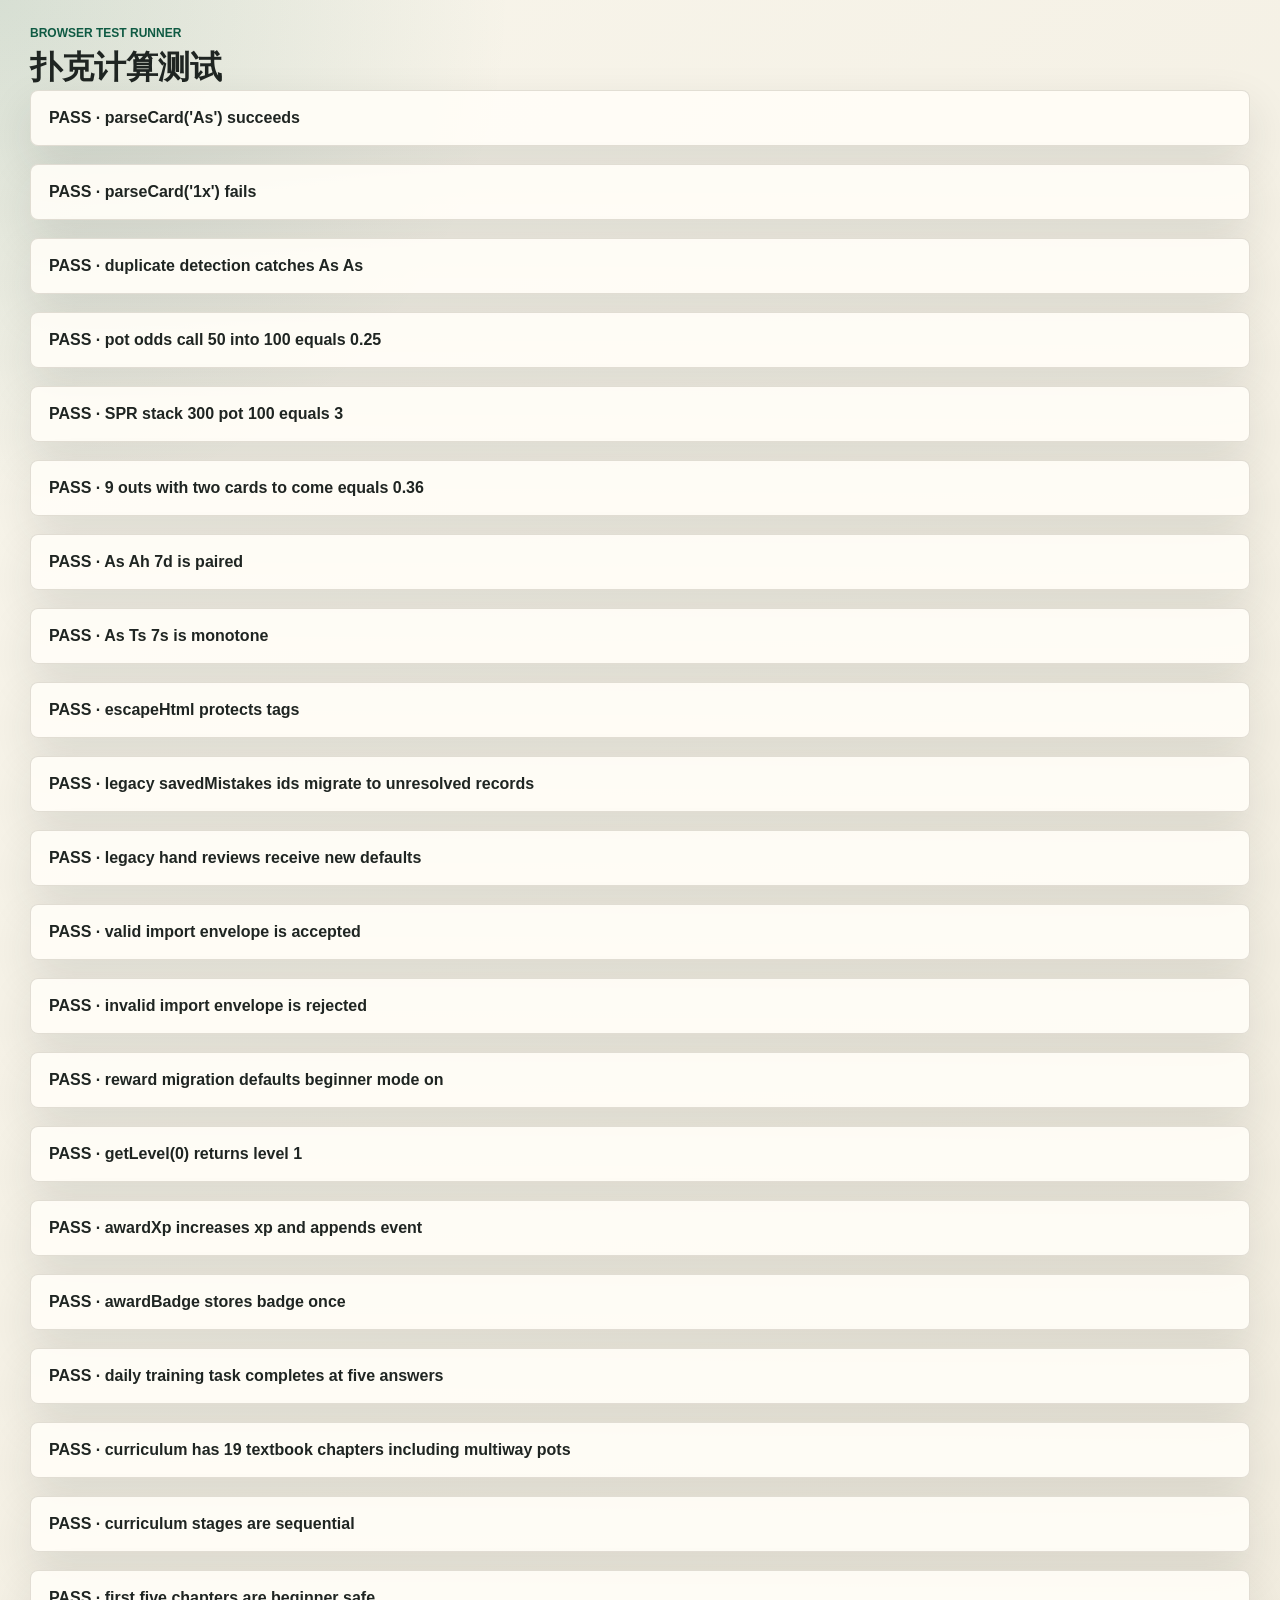
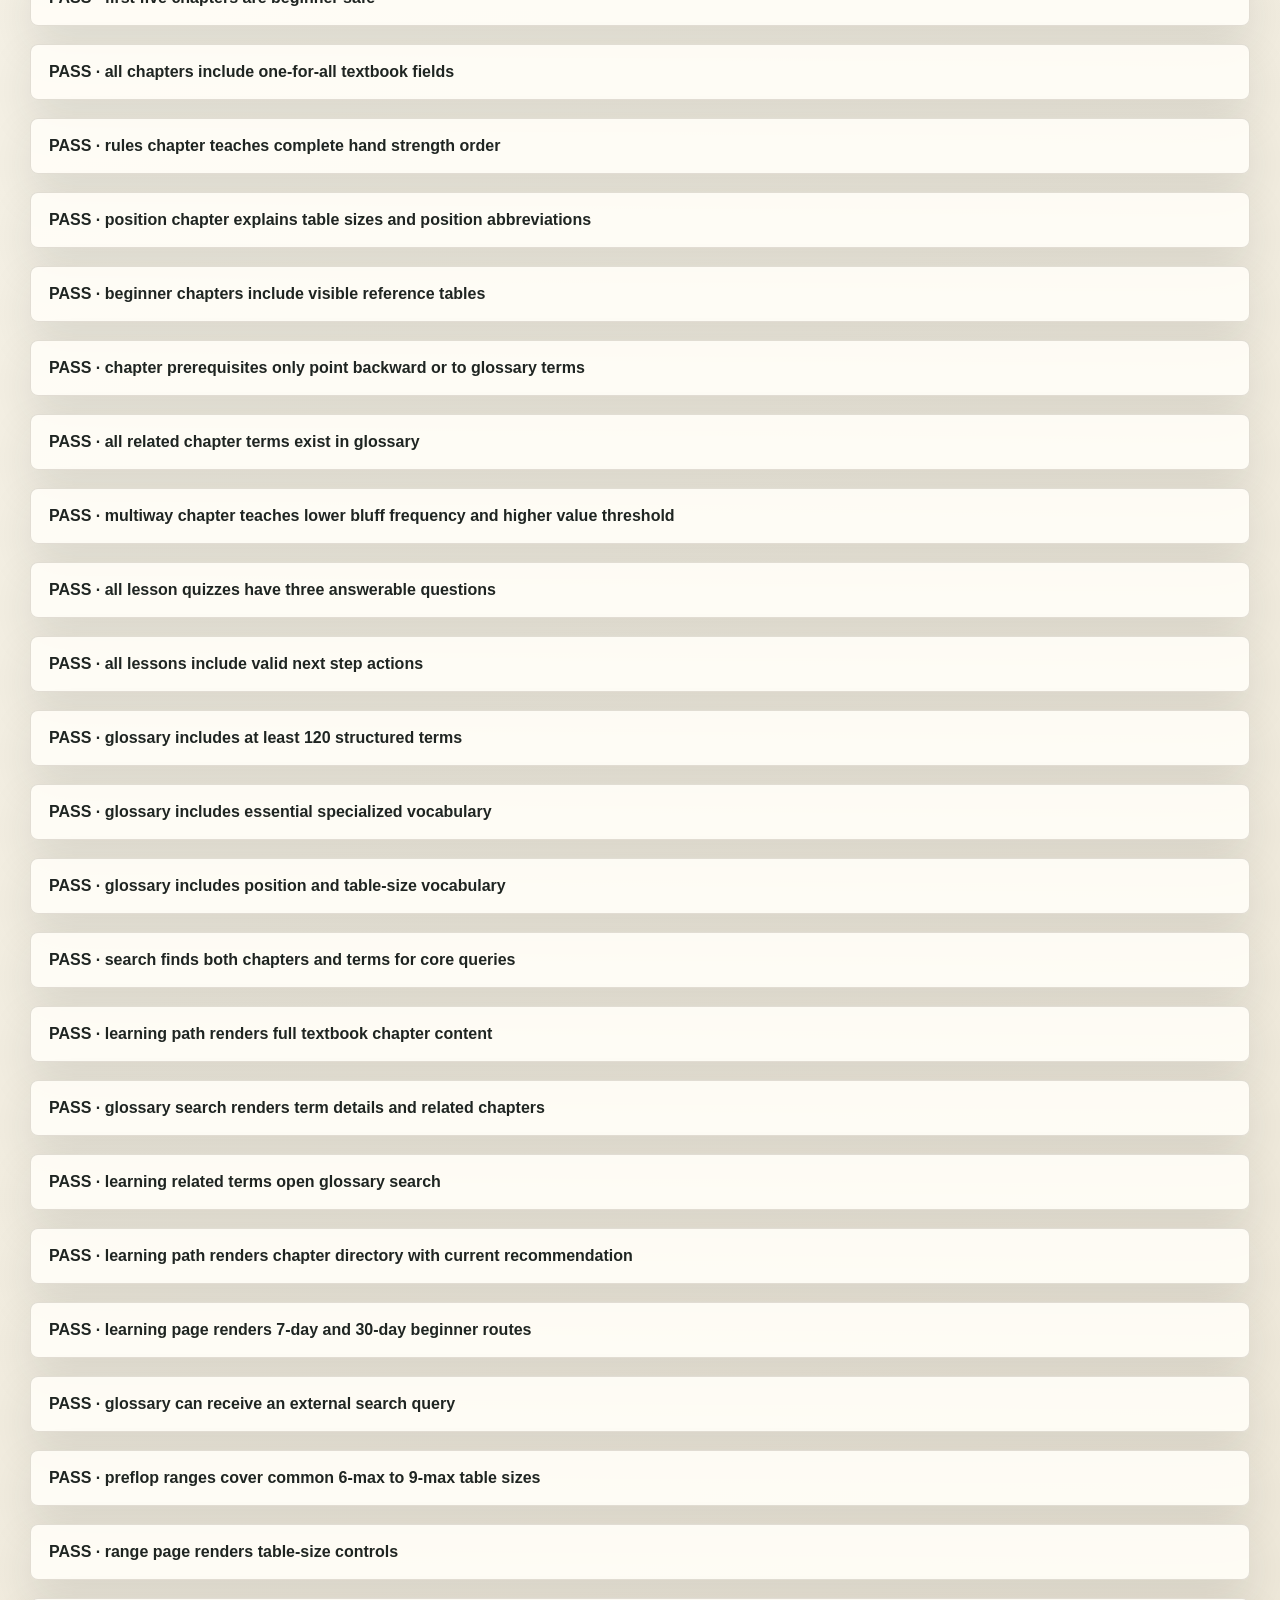
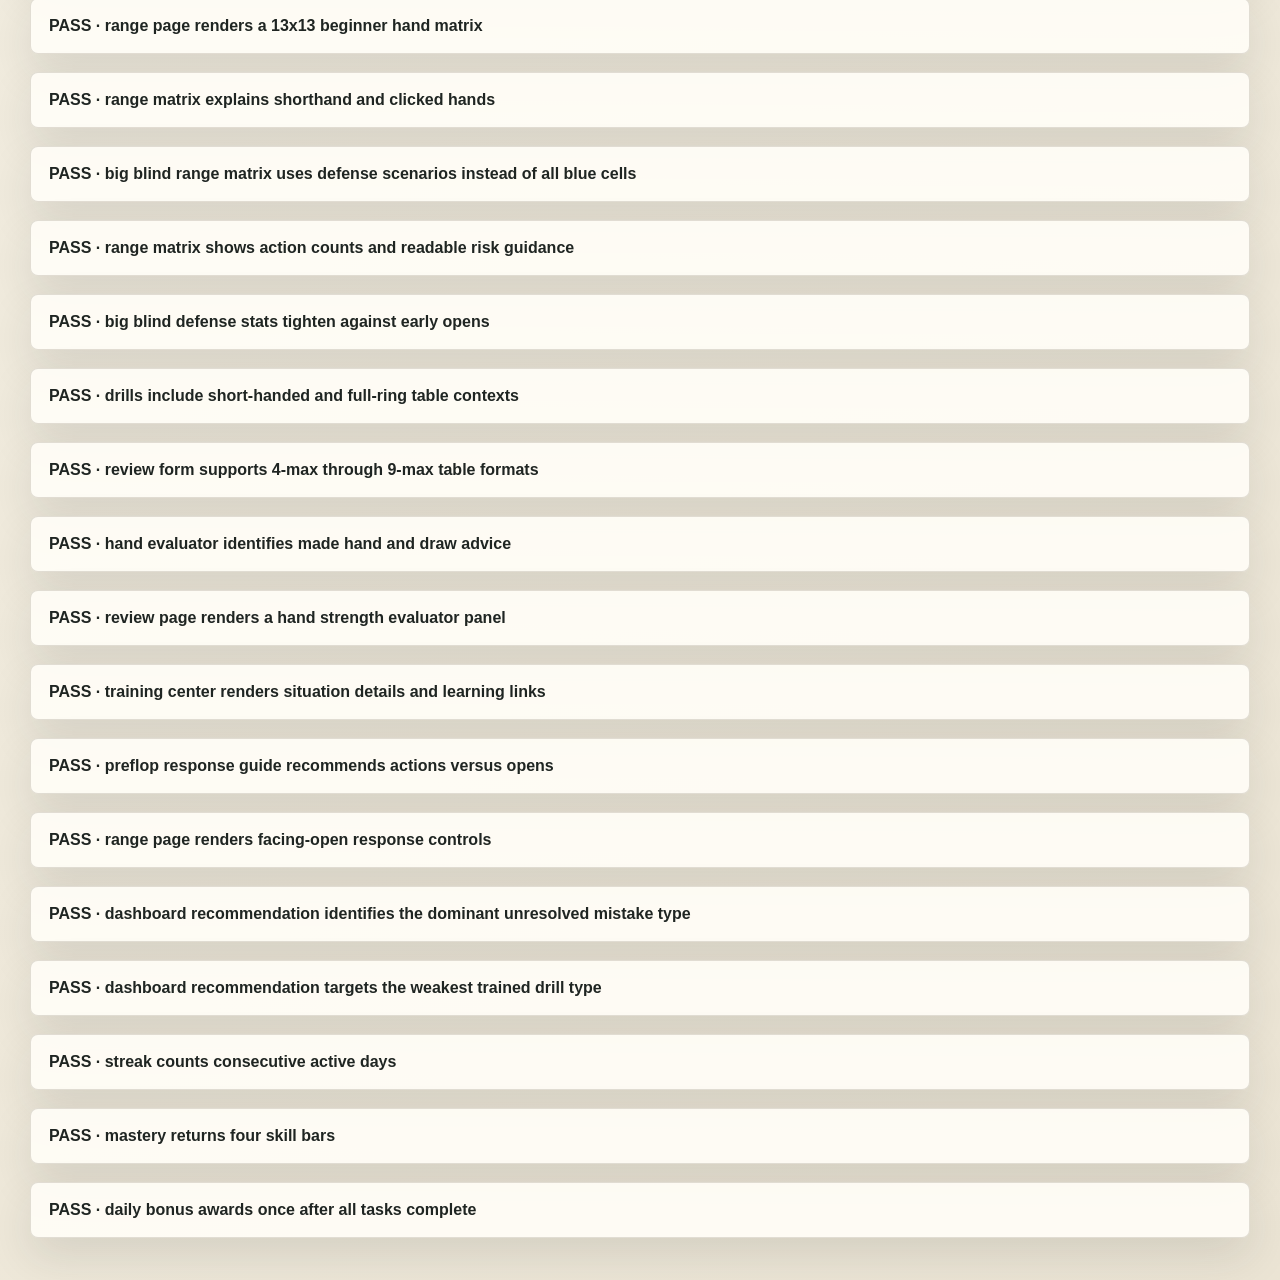
==== tests.html @ 6bc74baf "test: refresh coaching test imports" ====
<!doctype html>
<html lang="zh-CN">
  <head>
    <meta charset="utf-8">
    <meta name="viewport" content="width=device-width, initial-scale=1">
    <title>扑克计算测试</title>
    <link rel="icon" href="data:,">
    <link rel="stylesheet" href="./styles.css">
  </head>
  <body>
    <main class="main-panel">
      <p class="eyebrow">Browser Test Runner</p>
      <h1>扑克计算测试</h1>
      <section id="results" class="content"></section>
    </main>
    <script type="module">
      import { parseCard, parseCards, hasDuplicateCards } from "./src/lib/cards.js";
      import { calculatePotOdds, calculateSpr, estimateDrawEquity } from "./src/lib/pokerMath.js";
      import { analyzeBoardTexture } from "./src/lib/boardTexture.js";
      import { escapeHtml } from "./src/lib/sanitize.js";
      import { normalizeState } from "./src/lib/storage.js";
      import { createExportEnvelope, validateImportEnvelope } from "./src/lib/importExport.js";
      import { awardBadge, awardXp, calculateMastery, calculateStreak, getDailyTasks, getLevel, markDailyActivity, maybeAwardDailyBonus } from "./src/lib/rewards.js";
      import { evaluateHoldemHand } from "./src/lib/handEvaluator.js?v=coach-20260616";
      import { searchContent } from "./src/lib/contentSearch.js";
      import { lessons } from "./src/data/lessons.js";
      import { drills } from "./src/data/drills.js?v=coach-20260616";
      import { glossaryTerms } from "./src/data/glossary.js";
      import { preflopRanges } from "./src/data/preflopRanges.js";
      import { choosePreflopResponse, preflopResponseSpots } from "./src/data/preflopResponses.js?v=coach-20260616";
      import { renderLearning } from "./src/features/learning.js";
      import { renderDashboard } from "./src/features/dashboard.js";
      import { renderGlossary, setGlossarySearch } from "./src/features/glossary.js";
      import { renderRanges } from "./src/features/ranges.js?v=coach-20260616";
      import { renderTraining } from "./src/features/training.js?v=coach-20260616";
      import { renderReview } from "./src/features/review.js?v=coach-20260616";

      const tests = [
        ["parseCard('As') succeeds", () => parseCard("As").ok],
        ["parseCard('1x') fails", () => !parseCard("1x").ok],
        ["duplicate detection catches As As", () => {
          const parsed = parseCards("As As");
          return hasDuplicateCards(parsed.cards);
        }],
        ["pot odds call 50 into 100 equals 0.25", () => calculatePotOdds(50, 100) === 0.25],
        ["SPR stack 300 pot 100 equals 3", () => calculateSpr(300, 100) === 3],
        ["9 outs with two cards to come equals 0.36", () => estimateDrawEquity(9, 2) === 0.36],
        ["As Ah 7d is paired", () => {
          const parsed = parseCards("As Ah 7d");
          return analyzeBoardTexture(parsed.cards).paired === "paired";
        }],
        ["As Ts 7s is monotone", () => {
          const parsed = parseCards("As Ts 7s");
          return analyzeBoardTexture(parsed.cards).suitState === "monotone";
        }],
        ["escapeHtml protects tags", () => escapeHtml("<script>") === "&lt;script&gt;"],
        ["legacy savedMistakes ids migrate to unresolved records", () => {
          const state = normalizeState({ savedMistakes: ["dc-002"] });
          return state.savedMistakes.length === 1
            && state.savedMistakes[0].questionId === "dc-002"
            && state.savedMistakes[0].status === "unresolved";
        }],
        ["legacy hand reviews receive new defaults", () => {
          const state = normalizeState({ handReviews: [{ id: "r1", heroHand: "As Ks" }] });
          return Array.isArray(state.handReviews[0].errorTypes)
            && state.handReviews[0].userNote === ""
            && state.handReviews[0].streetFocus === "overall";
        }],
        ["valid import envelope is accepted", () => {
          const envelope = createExportEnvelope({ completedLessons: ["x"], drillAttempts: [], savedMistakes: [], handReviews: [] });
          return validateImportEnvelope(envelope).ok;
        }],
        ["invalid import envelope is rejected", () => {
          return !validateImportEnvelope({ app: "other", version: 1, state: {} }).ok;
        }],
        ["reward migration defaults beginner mode on", () => {
          const state = normalizeState({});
          return state.beginnerMode === true && state.xp === 0 && Array.isArray(state.badges);
        }],
        ["getLevel(0) returns level 1", () => getLevel(0) === 1],
        ["awardXp increases xp and appends event", () => {
          const state = awardXp(normalizeState({}), "test", 30, "测试");
          return state.xp === 30 && state.xpEvents.length === 1;
        }],
        ["awardBadge stores badge once", () => {
          const state = awardBadge(awardBadge(normalizeState({}), "first-lesson"), "first-lesson");
          return state.badges.length === 1;
        }],
        ["daily training task completes at five answers", () => {
          const state = markDailyActivity(normalizeState({}), "trainCount", 5, new Date("2026-06-13T00:00:00Z"));
          return getDailyTasks(state, new Date("2026-06-13T00:00:00Z")).train;
        }],
        ["curriculum has 19 textbook chapters including multiway pots", () => {
          return lessons.length === 19
            && lessons.some((lesson) => lesson.id === "multiway-pots");
        }],
        ["curriculum stages are sequential", () => lessons.every((lesson, index) => lesson.stage === index + 1)],
        ["first five chapters are beginner safe", () => {
          return lessons.slice(0, 5).every((lesson) => lesson.beginnerSafe === true);
        }],
        ["all chapters include one-for-all textbook fields", () => {
          return lessons.every((lesson) => lesson.id
            && lesson.title
            && lesson.subtitle
            && ["beginner", "intermediate", "advanced"].includes(lesson.difficulty)
            && Number.isFinite(lesson.estimatedMinutes)
            && lesson.estimatedMinutes >= 8
            && lesson.summary
            && lesson.plainLanguage
            && Array.isArray(lesson.goals)
            && lesson.goals.length >= 3
            && Array.isArray(lesson.prerequisites)
            && Array.isArray(lesson.sections)
            && lesson.sections.length >= 4
            && lesson.sections.every((section) => section.heading && section.body && section.keyTakeaway)
            && Array.isArray(lesson.examples)
            && lesson.examples.length >= 2
            && lesson.examples.every((example) => example.title && example.scenario && example.analysis && example.takeaway)
            && Array.isArray(lesson.decisionFlow)
            && lesson.decisionFlow.length >= 4
            && Array.isArray(lesson.mistakeDetails)
            && lesson.mistakeDetails.length >= 3
            && lesson.mistakeDetails.every((item) => item.mistake && item.whyItHurts && item.betterHabit)
            && Array.isArray(lesson.checkpoint)
            && lesson.checkpoint.length >= 2
            && lesson.checkpoint.length <= 4
            && Array.isArray(lesson.practiceTasks)
            && lesson.practiceTasks.length >= 2
            && lesson.practiceTasks.every((task) => task.title && task.body)
            && Array.isArray(lesson.relatedTerms)
            && lesson.relatedTerms.length >= 5);
        }],
        ["rules chapter teaches complete hand strength order", () => {
          const chapter = lessons.find((lesson) => lesson.id === "rules-hand-rankings-showdown");
          const text = JSON.stringify(chapter);
          return ["皇家同花顺", "同花顺", "四条", "葫芦", "同花", "顺子", "三条", "两对", "一对", "高牌"]
            .every((name) => text.includes(name));
        }],
        ["position chapter explains table sizes and position abbreviations", () => {
          const chapter = lessons.find((lesson) => lesson.id === "positions-blinds-action-order");
          const text = JSON.stringify(chapter);
          return ["4-max", "5-max", "6-max", "7-max", "8-max", "9-max"].every((label) => text.includes(label))
            && ["UTG", "HJ", "CO", "BTN", "SB", "BB", "枪口位", "劫位", "关煞位", "按钮位", "小盲", "大盲"].every((label) => text.includes(label))
            && !text.includes("能说出 6-max 六个位置的行动顺序")
            && !text.includes("按顺序说出 6-max 位置");
        }],
        ["beginner chapters include visible reference tables", () => {
          const rules = lessons.find((lesson) => lesson.id === "rules-hand-rankings-showdown");
          const positions = lessons.find((lesson) => lesson.id === "positions-blinds-action-order");
          const app = document.createElement("div");
          renderLearning({
            app,
            state: normalizeState({ beginnerMode: true }),
            setState: () => {},
            data: { lessons, glossaryTerms },
            navigate: () => {}
          });
          const text = app.textContent;
          return Array.isArray(rules.referenceTables)
            && rules.referenceTables.some((table) => table.title === "牌型速查表" && table.rows.length === 10)
            && Array.isArray(positions.referenceTables)
            && positions.referenceTables.some((table) => table.title === "桌型位置表" && table.rows.length >= 6)
            && text.includes("牌型速查表")
            && text.includes("桌型位置表")
            && text.includes("第 1 强")
            && text.includes("4-max");
        }],
        ["chapter prerequisites only point backward or to glossary terms", () => {
          const chapterIndex = new Map(lessons.map((lesson, index) => [lesson.id, index]));
          const termIds = new Set(glossaryTerms.map((term) => term.id));
          return lessons.every((lesson, index) => {
            return lesson.prerequisites.every((item) => {
              if (termIds.has(item)) return true;
              return chapterIndex.has(item) && chapterIndex.get(item) < index;
            });
          });
        }],
        ["all related chapter terms exist in glossary", () => {
          const termIds = new Set(glossaryTerms.map((term) => term.id));
          return lessons.every((lesson) => lesson.relatedTerms.every((termId) => termIds.has(termId)));
        }],
        ["multiway chapter teaches lower bluff frequency and higher value threshold", () => {
          const chapter = lessons.find((lesson) => lesson.id === "multiway-pots");
          const text = JSON.stringify(chapter);
          return chapter
            && chapter.stage > lessons.find((lesson) => lesson.id === "cbet-probe-donk-checkraise").stage
            && ["多人底池", "下注频率下降", "价值阈值提高", "顶对降级", "坚果听牌"].every((phrase) => text.includes(phrase));
        }],
        ["all lesson quizzes have three answerable questions", () => {
          return lessons.every((lesson) => Array.isArray(lesson.quiz)
            && lesson.quiz.length === 3
            && lesson.quiz.every((item) => item.question
              && Array.isArray(item.options)
              && item.options.length >= 2
              && item.options.includes(item.answer)
              && item.explanation));
        }],
        ["all lessons include valid next step actions", () => {
          const validRoutes = new Set(["learning", "ranges", "glossary", "training", "mistakes", "review", "resources"]);
          const lessonIds = new Set(lessons.map((lesson) => lesson.id));
          return lessons.every((lesson) => Array.isArray(lesson.nextSteps)
            && lesson.nextSteps.length >= 1
            && lesson.nextSteps.every((step) => {
              const routeOk = !step.route || validRoutes.has(step.route);
              const chapterOk = !step.chapterId || lessonIds.has(step.chapterId);
              return step.label && routeOk && chapterOk && (step.route || step.chapterId);
            }));
        }],
        ["glossary includes at least 120 structured terms", () => {
          return glossaryTerms.length >= 120
            && glossaryTerms.every((item) => item.id
              && item.term
              && item.english
              && Array.isArray(item.aliases)
              && item.category
              && ["beginner", "intermediate", "advanced"].includes(item.difficulty)
              && item.definition
              && item.simple
              && item.example
              && item.misunderstanding
              && Array.isArray(item.relatedTerms));
        }],
        ["glossary includes essential specialized vocabulary", () => {
          const searchable = glossaryTerms.map((term) => [
            term.id,
            term.term,
            term.english,
            term.abbreviation,
            ...(term.aliases || [])
          ].join(" ").toLowerCase()).join(" ");
          return ["c-bet", "donk bet", "probe bet", "range advantage", "nut advantage", "equity realization", "mdf", "icm", "tilt", "aks", "aqo", "pocket pair", "bb", "effective stack", "board texture"]
            .every((needle) => searchable.includes(needle));
        }],
        ["glossary includes position and table-size vocabulary", () => {
          const ids = new Set(glossaryTerms.map((term) => term.id));
          return ["utg", "utg-plus-one", "mp", "lj", "hj", "co", "btn", "sb", "bb", "table-size", "short-handed", "full-ring"]
            .every((id) => ids.has(id));
        }],
        ["search finds both chapters and terms for core queries", () => {
          return ["SPR", "limp", "range advantage", "turn barrel", "MDF", "ICM", "tilt"].every((query) => {
            const result = searchContent(query, lessons, glossaryTerms);
            return result.terms.length >= 1 && result.chapters.length >= 1;
          });
        }],
        ["learning path renders full textbook chapter content", () => {
          const app = document.createElement("div");
          const lesson = lessons[0];
          renderLearning({
            app,
            state: normalizeState({ beginnerMode: true }),
            setState: () => {},
            data: { lessons, glossaryTerms },
            navigate: () => {}
          });
          const text = app.textContent;
          return text.includes("19 章")
            && text.includes(lesson.sections[0].keyTakeaway)
            && text.includes(lesson.examples[0].analysis)
            && text.includes(lesson.mistakeDetails[0].betterHabit)
            && text.includes(lesson.practiceTasks[1].title)
            && text.includes(glossaryTerms.find((term) => term.id === lesson.relatedTerms[0]).term)
            && !text.includes("六阶段路线");
        }],
        ["glossary search renders term details and related chapters", () => {
          const app = document.createElement("div");
          setGlossarySearch("");
          renderGlossary({ app, data: { lessons, glossaryTerms } });
          const input = app.querySelector("[data-glossary-search]");
          input.value = "range advantage";
          input.dispatchEvent(new Event("input"));
          const text = app.textContent;
          return text.includes("相关章节")
            && text.includes("范围优势")
            && text.includes("Range advantage")
            && text.includes("常见误解");
        }],
        ["learning related terms open glossary search", () => {
          const app = document.createElement("div");
          let target = "";
          renderLearning({
            app,
            state: normalizeState({ beginnerMode: true }),
            setState: () => {},
            data: { lessons, glossaryTerms },
            navigate: () => {},
            openGlossarySearch: (query) => {
              target = query;
            }
          });
          app.querySelector("[data-lesson-term-search]").click();
          return target === glossaryTerms.find((term) => term.id === lessons[0].relatedTerms[0]).term;
        }],
        ["learning path renders chapter directory with current recommendation", () => {
          const app = document.createElement("div");
          renderLearning({
            app,
            state: normalizeState({ beginnerMode: true, completedLessons: [lessons[0].id, lessons[1].id] }),
            setState: () => {},
            data: { lessons, glossaryTerms },
            navigate: () => {}
          });
          const directoryButtons = [...app.querySelectorAll("[data-lesson-jump]")];
          const currentButton = app.querySelector("[data-lesson-jump].is-current");
          const completedButtons = app.querySelectorAll("[data-lesson-jump].is-complete");
          const text = app.textContent;
          return directoryButtons.length === 19
            && completedButtons.length === 2
            && currentButton?.dataset.lessonJump === lessons[2].id
            && text.includes("章节目录")
            && text.includes("当前建议")
            && text.includes("已完成 2/19");
        }],
        ["learning page renders 7-day and 30-day beginner routes", () => {
          const app = document.createElement("div");
          renderLearning({
            app,
            state: normalizeState({ beginnerMode: true }),
            setState: () => {},
            data: { lessons, glossaryTerms },
            navigate: () => {}
          });
          const text = app.textContent;
          return text.includes("7 天新手路线")
            && text.includes("30 天进阶路线")
            && text.includes("第 1 天")
            && text.includes("第 4 周");
        }],
        ["glossary can receive an external search query", () => {
          const app = document.createElement("div");
          setGlossarySearch("SPR");
          renderGlossary({ app, data: { lessons, glossaryTerms } });
          const text = app.textContent;
          const input = app.querySelector("[data-glossary-search]");
          setGlossarySearch("");
          return input.value === "SPR" && text.includes("相关章节") && text.includes("SPR");
        }],
        ["preflop ranges cover common 6-max to 9-max table sizes", () => {
          const required = {
            "4-max": ["CO", "BTN", "SB", "BB"],
            "5-max": ["HJ", "CO", "BTN", "SB", "BB"],
            "6-max": ["UTG", "HJ", "CO", "BTN", "SB", "BB"],
            "7-max": ["UTG", "LJ", "HJ", "CO", "BTN", "SB", "BB"],
            "8-max": ["UTG", "UTG+1", "LJ", "HJ", "CO", "BTN", "SB", "BB"],
            "9-max": ["UTG", "UTG+1", "MP", "LJ", "HJ", "CO", "BTN", "SB", "BB"]
          };
          return Object.entries(required).every(([tableSize, positions]) => {
            const available = new Set(preflopRanges.filter((item) => item.tableSize === tableSize).map((item) => item.position));
            return positions.every((position) => available.has(position));
          });
        }],
        ["range page renders table-size controls", () => {
          const app = document.createElement("div");
          renderRanges({ app, data: { preflopRanges } });
          const text = app.textContent;
          return ["4-max", "5-max", "6-max", "7-max", "8-max", "9-max"].every((label) => text.includes(label))
            && text.includes("常见桌型")
            && app.querySelectorAll("[data-range-table-size]").length === 6;
        }],
        ["range page renders a 13x13 beginner hand matrix", () => {
          const app = document.createElement("div");
          renderRanges({ app, data: { preflopRanges } });
          const cells = app.querySelectorAll("[data-hand-cell]");
          const text = app.textContent;
          return cells.length === 169
            && text.includes("13x13 起手牌矩阵")
            && text.includes("颜色图例")
            && app.querySelectorAll("[data-range-position]").length >= 4
            && app.querySelector('[data-hand-cell="AA"]')
            && app.querySelector('[data-hand-cell="AKs"]')
            && app.querySelector('[data-hand-cell="AKo"]');
        }],
        ["range matrix explains shorthand and clicked hands", () => {
          const app = document.createElement("div");
          renderRanges({ app, data: { preflopRanges } });
          app.querySelector('[data-range-table-size="4-max"]').click();
          app.querySelector('[data-range-position="CO"]').click();
          const a7s = app.querySelector('[data-hand-cell="A7s"]');
          const a6s = app.querySelector('[data-hand-cell="A6s"]');
          a7s.click();
          const text = app.textContent;
          return a7s.dataset.rangeAction === "open"
            && a6s.dataset.rangeAction === "fold"
            && text.includes("A7s+ 表示 A7s、A8s")
            && text.includes("A7s 在 4-max CO")
            && text.includes("默认可以开池");
        }],
        ["big blind range matrix uses defense scenarios instead of all blue cells", () => {
          const app = document.createElement("div");
          renderRanges({ app, data: { preflopRanges } });
          app.querySelector('[data-range-table-size="6-max"]').click();
          app.querySelector('[data-range-position="BB"]').click();
          const cells = [...app.querySelectorAll("[data-hand-cell]")];
          const contextCells = cells.filter((cell) => cell.dataset.rangeAction === "context");
          const aa = app.querySelector('[data-hand-cell="AA"]');
          const sevenTwo = app.querySelector('[data-hand-cell="72o"]');
          const text = app.textContent;
          return cells.length === 169
            && contextCells.length < 169
            && aa.dataset.rangeAction === "premium"
            && sevenTwo.dataset.rangeAction === "fold"
            && app.querySelectorAll("[data-bb-defense-scenario]").length >= 3
            && text.includes("面对 BTN/SB 偷盲")
            && text.includes("大盲防守场景");
        }],
        ["range matrix shows action counts and readable risk guidance", () => {
          const app = document.createElement("div");
          renderRanges({ app, data: { preflopRanges } });
          app.querySelector('[data-range-table-size="6-max"]').click();
          app.querySelector('[data-range-position="UTG"]').click();
          const text = app.textContent;
          const playable = Number(app.querySelector("[data-range-count-playable]")?.textContent || 0);
          const folded = Number(app.querySelector("[data-range-count-fold]")?.textContent || 0);
          return text.includes("范围统计")
            && text.includes("默认可玩")
            && text.includes("默认弃牌")
            && text.includes("不是死表")
            && playable > 0
            && folded > playable;
        }],
        ["big blind defense stats tighten against early opens", () => {
          const app = document.createElement("div");
          renderRanges({ app, data: { preflopRanges } });
          app.querySelector('[data-range-table-size="6-max"]').click();
          app.querySelector('[data-range-position="BB"]').click();
          const latePlayable = Number(app.querySelector("[data-range-count-playable]")?.textContent || 0);
          app.querySelector('[data-bb-defense-scenario="early-open"]').click();
          const earlyPlayable = Number(app.querySelector("[data-range-count-playable]")?.textContent || 0);
          const text = app.textContent;
          return latePlayable > earlyPlayable
            && earlyPlayable > 0
            && text.includes("早位开池代表强范围")
            && text.includes("面对早位强开池");
        }],
        ["drills include short-handed and full-ring table contexts", () => {
          const text = drills.map((drill) => drill.prompt).join(" ");
          return ["4-max", "5-max", "7-max", "8-max", "9-max", "多人底池"].every((label) => text.includes(label));
        }],
        ["review form supports 4-max through 9-max table formats", () => {
          const app = document.createElement("div");
          renderReview({ app, state: normalizeState({}), setState: () => {} });
          const select = app.querySelector('select[name="tableFormat"]');
          const values = [...select.options].map((item) => item.value);
          return ["4-max", "5-max", "6-max", "7-max", "8-max", "9-max"].every((label) => values.includes(label));
        }],
        ["hand evaluator identifies made hand and draw advice", () => {
          const trips = evaluateHoldemHand(parseCards("Ah Ad").cards, parseCards("As 7d 2c").cards);
          const draw = evaluateHoldemHand(parseCards("As Ks").cards, parseCards("Qs Js 2d").cards);
          return trips.madeHand.rank === "trips"
            && trips.madeHand.label.includes("三条")
            && draw.draws.some((item) => item.type === "flush-draw" && item.outs === 9)
            && draw.draws.some((item) => item.type === "gutshot")
            && draw.recommendation.includes("听牌");
        }],
        ["review page renders a hand strength evaluator panel", () => {
          const app = document.createElement("div");
          renderReview({ app, state: normalizeState({}), setState: () => {} });
          const text = app.textContent;
          return text.includes("手牌判断器")
            && text.includes("当前牌力")
            && text.includes("听牌 / outs")
            && app.querySelector("[data-hand-evaluator]");
        }],
        ["training center renders situation details and learning links", () => {
          const app = document.createElement("div");
          renderTraining({
            app,
            state: normalizeState({}),
            setState: () => {},
            data: { drills },
            trainingTargetQuestionId: "pf-003"
          });
          const text = app.textContent;
          return text.includes("牌桌情境")
            && text.includes("行动线")
            && text.includes("学习链接")
            && app.querySelectorAll("[data-drill-link]").length > 0;
        }],
        ["preflop response guide recommends actions versus opens", () => {
          const response = choosePreflopResponse("6-max", "CO", "BTN", "AQs");
          return preflopResponseSpots.length >= 4
            && response.action === "3-bet"
            && response.reason.includes("位置")
            && response.confidence === "standard";
        }],
        ["range page renders facing-open response controls", () => {
          const app = document.createElement("div");
          renderRanges({ app, data: { preflopRanges } });
          const text = app.textContent;
          return text.includes("面对开池决策")
            && text.includes("我在 BTN")
            && text.includes("对手 CO 开池")
            && app.querySelector("[data-preflop-response-hand]")
            && app.querySelector("[data-preflop-response-action]");
        }],
        ["dashboard recommendation identifies the dominant unresolved mistake type", () => {
          const app = document.createElement("div");
          renderDashboard({
            app,
            state: normalizeState({
              savedMistakes: [
                { questionId: "pf-001", status: "unresolved", wrongAnswers: ["跟注"] },
                { questionId: "pf-002", status: "unresolved", wrongAnswers: ["弃牌"] }
              ]
            }),
            setState: () => {},
            data: { lessons, drills },
            navigate: () => {}
          });
          const text = app.textContent;
          return text.includes("翻前范围")
            && text.includes("错题集中")
            && app.querySelector('[data-action="go-mistakes"]');
        }],
        ["dashboard recommendation targets the weakest trained drill type", () => {
          const app = document.createElement("div");
          renderDashboard({
            app,
            state: normalizeState({
              completedLessons: [lessons[0].id],
              handReviews: [{ id: "r1", heroHand: "As Ks", errorTypes: [], createdAt: "2026-06-13T00:00:00Z" }],
              drillAttempts: [
                { questionId: "pf-001", correct: true },
                { questionId: "pf-002", correct: true },
                { questionId: "od-001", correct: false },
                { questionId: "od-002", correct: false },
                { questionId: "od-003", correct: true }
              ]
            }),
            setState: () => {},
            data: { lessons, drills },
            navigate: () => {}
          });
          const text = app.textContent;
          return text.includes("赔率与 outs")
            && text.includes("薄弱训练")
            && app.querySelector('[data-action="go-training"]');
        }],
        ["streak counts consecutive active days", () => {
          const state = normalizeState({});
          const dayOne = markDailyActivity(state, "lesson", true, new Date("2026-06-12T00:00:00Z"));
          const dayTwo = markDailyActivity(dayOne, "review", true, new Date("2026-06-13T00:00:00Z"));
          return calculateStreak(dayTwo.dailyActivity, new Date("2026-06-13T00:00:00Z")) === 2;
        }],
        ["mastery returns four skill bars", () => {
          const mastery = calculateMastery(normalizeState({}), lessons, drills);
          return mastery.length === 4 && mastery.every((item) => item.id && item.label && Number.isFinite(item.value));
        }],
        ["daily bonus awards once after all tasks complete", () => {
          const date = new Date("2026-06-13T00:00:00Z");
          const withLesson = markDailyActivity(normalizeState({}), "lesson", true, date);
          const withTraining = markDailyActivity(withLesson, "trainCount", 5, date);
          const withReview = markDailyActivity(withTraining, "review", true, date);
          const awarded = maybeAwardDailyBonus(withReview, date);
          const awardedAgain = maybeAwardDailyBonus(awarded, date);
          return awarded.xp === 40
            && awardedAgain.xp === 40
            && getDailyTasks(awarded, date).bonusAwarded;
        }]
      ];

      const results = document.querySelector("#results");
      const rows = tests.map(([name, run]) => {
        let passed = false;
        let detail = "";
        try {
          passed = Boolean(run());
        } catch (error) {
          detail = error.message;
        }
        return `
          <div class="card">
            <strong>${passed ? "PASS" : "FAIL"} · ${name}</strong>
            ${detail ? `<p class="muted">${detail}</p>` : ""}
          </div>
        `;
      });

      results.innerHTML = rows.join("");
    </script>
  </body>
</html>
---- styles.css ----
:root {
  --bg: #f5f3ea;
  --panel: #fffdf7;
  --panel-strong: #ffffff;
  --ink: #1f2522;
  --muted: #66706a;
  --line: #d8d2c3;
  --felt: #0f5a43;
  --felt-dark: #123b31;
  --red: #b64036;
  --gold: #c4923a;
  --shadow: 0 18px 45px rgba(35, 45, 39, 0.12);
  font-family: "Microsoft YaHei", "PingFang SC", "Segoe UI", Arial, sans-serif;
}

* {
  box-sizing: border-box;
}

body {
  margin: 0;
  color: var(--ink);
  background:
    radial-gradient(circle at top left, rgba(15, 90, 67, 0.14), transparent 32rem),
    linear-gradient(135deg, #f8f5eb 0%, #ebe4d4 100%);
  min-height: 100vh;
}

button,
input,
select,
textarea {
  font: inherit;
}

button {
  cursor: pointer;
}

.app-shell {
  display: grid;
  grid-template-columns: 280px minmax(0, 1fr);
  min-height: 100vh;
}

.sidebar {
  background: linear-gradient(180deg, var(--felt-dark), #08251e);
  color: #fffdf7;
  padding: 24px;
}

.brand {
  display: flex;
  gap: 12px;
  align-items: center;
  padding-bottom: 24px;
  border-bottom: 1px solid rgba(255, 255, 255, 0.18);
}

.brand-mark {
  display: grid;
  place-items: center;
  width: 42px;
  height: 42px;
  border-radius: 8px;
  background: rgba(255, 255, 255, 0.12);
  color: #f7d780;
  font-size: 26px;
}

.brand strong,
.brand span {
  display: block;
}

.brand span {
  margin-top: 3px;
  color: rgba(255, 255, 255, 0.68);
  font-size: 13px;
}

.nav {
  display: grid;
  gap: 8px;
  margin-top: 24px;
}

.nav-button,
.ghost-button,
.primary-button,
.choice-button,
.chip-button {
  border: 0;
  border-radius: 8px;
}

.nav-button {
  width: 100%;
  padding: 12px 14px;
  text-align: left;
  color: rgba(255, 255, 255, 0.74);
  background: transparent;
}

.nav-button:hover,
.nav-button.is-active {
  color: #fff;
  background: rgba(255, 255, 255, 0.13);
}

.main-panel {
  padding: 26px 30px 42px;
  min-width: 0;
}

.topbar {
  display: flex;
  justify-content: space-between;
  gap: 18px;
  align-items: center;
  margin-bottom: 24px;
}

.topbar-actions {
  display: flex;
  flex-wrap: wrap;
  gap: 8px;
  justify-content: flex-end;
}

.import-preview {
  margin-bottom: 18px;
}

.import-card {
  display: flex;
  align-items: center;
  justify-content: space-between;
  gap: 16px;
}

.eyebrow {
  margin: 0 0 6px;
  color: var(--felt);
  font-size: 12px;
  font-weight: 700;
  letter-spacing: 0;
  text-transform: uppercase;
}

h1,
h2,
h3,
p {
  margin-top: 0;
}

h1 {
  margin-bottom: 0;
  font-size: 32px;
}

.content {
  display: grid;
  gap: 18px;
}

.panel,
.card,
.metric,
.form-panel {
  background: rgba(255, 253, 247, 0.92);
  border: 1px solid rgba(124, 115, 96, 0.22);
  border-radius: 8px;
  box-shadow: var(--shadow);
}

.panel,
.form-panel {
  padding: 22px;
}

.card {
  padding: 18px;
}

.ghost-button {
  padding: 10px 14px;
  color: var(--felt);
  border: 1px solid rgba(15, 90, 67, 0.25);
  background: rgba(255, 255, 255, 0.55);
}

.primary-button {
  padding: 11px 16px;
  color: #fff;
  background: var(--felt);
}

.muted {
  color: var(--muted);
}

.grid {
  display: grid;
  gap: 16px;
}

.grid.two {
  grid-template-columns: repeat(2, minmax(0, 1fr));
}

.grid.three {
  grid-template-columns: repeat(3, minmax(0, 1fr));
}

.metric {
  padding: 18px;
}

.metric strong {
  display: block;
  margin-top: 8px;
  font-size: 28px;
}

.placeholder {
  min-height: 300px;
  display: grid;
  place-items: center;
  text-align: center;
}

.dashboard-grid {
  display: grid;
  gap: 18px;
}

.hero-panel {
  display: grid;
  grid-template-columns: minmax(0, 1fr) 170px;
  gap: 22px;
  align-items: center;
  color: #fff;
  background:
    linear-gradient(135deg, rgba(15, 90, 67, 0.96), rgba(18, 59, 49, 0.96)),
    var(--felt);
}

.hero-panel .eyebrow,
.hero-panel .muted {
  color: rgba(255, 255, 255, 0.72);
}

.hero-panel p {
  max-width: 720px;
  color: rgba(255, 255, 255, 0.82);
}

.button-row,
.section-heading {
  display: flex;
  flex-wrap: wrap;
  gap: 10px;
  align-items: center;
}

.button-row {
  margin-top: 18px;
}

.section-heading {
  justify-content: space-between;
  margin-bottom: 16px;
}

.section-heading h3 {
  margin-bottom: 0;
}

.progress-ring {
  display: grid;
  place-items: center;
  align-content: center;
  width: 150px;
  height: 150px;
  border-radius: 50%;
  background: conic-gradient(#f4c95d var(--progress, 0%), rgba(255, 255, 255, 0.18) 0);
  box-shadow: inset 0 0 0 12px rgba(255, 255, 255, 0.1);
}

.progress-ring strong {
  font-size: 34px;
}

.progress-ring span {
  font-size: 13px;
  color: rgba(255, 255, 255, 0.76);
}

.compact-list {
  display: grid;
  gap: 10px;
}

.compact-item {
  display: grid;
  gap: 5px;
  padding: 12px;
  border: 1px solid rgba(124, 115, 96, 0.2);
  border-radius: 8px;
  background: rgba(255, 255, 255, 0.52);
}

.compact-item span {
  color: var(--muted);
  font-size: 13px;
}

.quick-actions {
  display: grid;
  grid-template-columns: repeat(auto-fit, minmax(140px, 1fr));
  gap: 12px;
}

.quick-action {
  display: grid;
  gap: 6px;
  padding: 15px;
  text-align: left;
  color: var(--ink);
  border: 1px solid rgba(15, 90, 67, 0.16);
  border-radius: 8px;
  background: rgba(255, 255, 255, 0.55);
}

.quick-action:hover {
  border-color: rgba(15, 90, 67, 0.45);
  background: #fff;
}

.quick-action span {
  color: var(--muted);
  font-size: 13px;
}

.retention-grid {
  display: grid;
  grid-template-columns: 1.1fr 1.3fr 1fr;
  gap: 16px;
}

.level-panel .section-heading strong {
  color: var(--felt);
  font-size: 24px;
}

.daily-task-grid {
  display: grid;
  grid-template-columns: repeat(3, minmax(0, 1fr));
  gap: 10px;
}

.daily-task {
  display: grid;
  gap: 4px;
  padding: 12px;
  border: 1px solid rgba(124, 115, 96, 0.2);
  border-radius: 8px;
  background: rgba(255, 255, 255, 0.62);
}

.daily-task strong {
  display: grid;
  place-items: center;
  width: 26px;
  height: 26px;
  border-radius: 50%;
  background: rgba(124, 115, 96, 0.16);
  color: var(--muted);
}

.daily-task span {
  font-weight: 800;
}

.daily-task small {
  color: var(--muted);
}

.daily-task.is-done {
  border-color: rgba(15, 90, 67, 0.3);
  background: rgba(15, 90, 67, 0.07);
}

.daily-task.is-done strong {
  background: var(--felt);
  color: #fff;
}

.toggle-label {
  display: inline-flex;
  grid-template-columns: none;
  align-items: center;
  gap: 8px;
  color: var(--ink);
  font-weight: 800;
}

.toggle-label input {
  width: 18px;
  height: 18px;
  accent-color: var(--felt);
}

.mastery-list {
  display: grid;
  gap: 14px;
}

.mastery-row {
  display: grid;
  gap: 8px;
}

.mastery-row > div:first-child {
  display: flex;
  justify-content: space-between;
  gap: 12px;
}

.mastery-row span {
  color: var(--muted);
  font-weight: 800;
}

.mastery-bar {
  height: 9px;
  overflow: hidden;
  border-radius: 999px;
  background: rgba(15, 90, 67, 0.1);
}

.mastery-bar span {
  display: block;
  height: 100%;
  border-radius: inherit;
  background: linear-gradient(90deg, var(--felt), var(--gold));
}

.badge-row {
  display: flex;
  min-height: 42px;
  flex-wrap: wrap;
  gap: 10px;
  align-items: flex-start;
}

.badge-pill {
  display: inline-flex;
  align-items: center;
  min-height: 34px;
  padding: 7px 11px;
  border-radius: 999px;
  background: rgba(244, 201, 93, 0.28);
  color: #6d4c00;
  font-weight: 800;
}

.section-intro {
  display: grid;
  gap: 16px;
}

.progress-bar {
  height: 10px;
  overflow: hidden;
  border-radius: 999px;
  background: rgba(15, 90, 67, 0.12);
}

.progress-bar span {
  display: block;
  height: 100%;
  border-radius: inherit;
  background: linear-gradient(90deg, var(--felt), var(--gold));
}

.lesson-list {
  display: grid;
  gap: 14px;
}

.chapter-directory {
  display: grid;
  gap: 14px;
}

.chapter-directory-grid {
  display: grid;
  grid-template-columns: repeat(auto-fit, minmax(170px, 1fr));
  gap: 10px;
}

.chapter-jump {
  display: grid;
  min-height: 92px;
  align-content: start;
  gap: 6px;
  padding: 12px;
  text-align: left;
  border: 1px solid rgba(124, 115, 96, 0.24);
  border-radius: 8px;
  color: var(--ink);
  background: rgba(255, 255, 255, 0.68);
}

.chapter-jump:hover,
.chapter-jump.is-current {
  border-color: var(--felt);
  background: rgba(15, 90, 67, 0.08);
}

.chapter-jump.is-complete {
  border-color: rgba(15, 90, 67, 0.24);
  background: rgba(15, 90, 67, 0.055);
}

.chapter-jump span,
.chapter-jump small {
  color: var(--muted);
  font-size: 12px;
}

.chapter-jump strong {
  line-height: 1.35;
}

.lesson-card {
  display: grid;
  grid-template-columns: 92px minmax(0, 1fr);
  overflow: hidden;
  border: 1px solid rgba(124, 115, 96, 0.22);
  border-radius: 8px;
  background: var(--panel);
  box-shadow: var(--shadow);
}

.lesson-card.is-complete {
  border-color: rgba(15, 90, 67, 0.42);
}

.lesson-stage {
  display: grid;
  place-items: center;
  min-height: 100%;
  padding: 16px;
  color: #fff;
  text-align: center;
  font-weight: 700;
  background: var(--felt);
}

.lesson-body {
  padding: 18px;
}

.lesson-columns {
  display: grid;
  grid-template-columns: repeat(3, minmax(0, 1fr));
  gap: 14px;
}

.lesson-columns h4 {
  margin: 0 0 8px;
}

.lesson-columns ul {
  margin: 0;
  padding-left: 18px;
}

.lesson-columns li,
.lesson-columns p {
  color: var(--muted);
  line-height: 1.65;
}

.beginner-panel {
  margin: 16px 0;
  padding: 14px;
  border: 1px solid rgba(15, 90, 67, 0.18);
  border-radius: 8px;
  background: rgba(15, 90, 67, 0.055);
}

.beginner-panel summary {
  display: flex;
  align-items: center;
  justify-content: space-between;
  gap: 12px;
  cursor: pointer;
  color: var(--felt);
  font-weight: 800;
}

.beginner-panel summary strong {
  padding: 4px 8px;
  border-radius: 999px;
  background: rgba(244, 201, 93, 0.26);
  color: #6d4c00;
  font-size: 12px;
}

.beginner-grid {
  display: grid;
  grid-template-columns: repeat(3, minmax(0, 1fr));
  gap: 12px;
  margin-top: 14px;
}

.beginner-grid h4,
.beginner-checklist h4 {
  margin: 0 0 6px;
}

.beginner-grid p,
.beginner-checklist li,
.encouragement {
  color: var(--muted);
  line-height: 1.65;
}

.beginner-checklist {
  margin-top: 12px;
}

.beginner-checklist ul {
  margin: 0;
  padding-left: 18px;
}

.textbook-panel {
  margin: 16px 0;
  padding: 16px;
  border: 1px solid rgba(124, 115, 96, 0.22);
  border-radius: 8px;
  background:
    linear-gradient(180deg, rgba(255, 255, 255, 0.76), rgba(255, 253, 247, 0.62)),
    rgba(255, 255, 255, 0.62);
}

.textbook-panel summary {
  display: flex;
  align-items: center;
  justify-content: space-between;
  gap: 12px;
  cursor: pointer;
  color: var(--ink);
  font-weight: 800;
}

.textbook-panel summary::marker {
  color: var(--gold);
}

.textbook-panel summary span {
  min-width: 0;
}

.textbook-panel summary strong {
  flex-shrink: 0;
  padding: 4px 8px;
  border-radius: 999px;
  background: rgba(196, 146, 58, 0.16);
  color: var(--muted);
  font-size: 13px;
}

.chapter-meta {
  display: flex;
  flex-wrap: wrap;
  gap: 8px;
  margin-top: 12px;
}

.chapter-meta span {
  padding: 5px 8px;
  border: 1px solid rgba(124, 115, 96, 0.18);
  border-radius: 999px;
  color: var(--muted);
  background: rgba(255, 255, 255, 0.64);
  font-size: 13px;
}

.textbook-panel .beginner-checklist {
  margin-top: 14px;
  padding: 12px;
  border-radius: 8px;
  background: rgba(15, 90, 67, 0.045);
}

.textbook-panel .beginner-checklist + .beginner-checklist,
.textbook-panel .lesson-columns + .beginner-checklist {
  margin-top: 12px;
}

.textbook-panel .lesson-columns {
  margin-top: 14px;
}

.textbook-panel .lesson-columns > div {
  padding: 12px;
  border: 1px solid rgba(124, 115, 96, 0.16);
  border-radius: 8px;
  background: rgba(255, 255, 255, 0.54);
}

.textbook-panel h5 {
  margin: 10px 0 6px;
  color: var(--ink);
  font-size: 15px;
}

.textbook-panel p,
.textbook-panel ol {
  color: var(--muted);
  line-height: 1.7;
}

.textbook-panel p {
  margin-bottom: 0;
}

.textbook-panel p + p {
  margin-top: 6px;
}

.textbook-panel .key-takeaway {
  margin-top: 10px;
  padding: 8px 10px;
  border-left: 3px solid var(--gold);
  border-radius: 6px;
  color: var(--ink);
  background: rgba(244, 201, 93, 0.14);
}

.reference-table-wrap {
  overflow-x: auto;
}

.reference-table {
  width: 100%;
  min-width: 560px;
  border-collapse: collapse;
  font-size: 14px;
}

.reference-table th,
.reference-table td {
  padding: 9px 10px;
  text-align: left;
  vertical-align: top;
  border-bottom: 1px solid rgba(124, 115, 96, 0.16);
}

.reference-table th {
  color: var(--felt);
  background: rgba(15, 90, 67, 0.07);
}

.reference-table td {
  color: var(--muted);
  line-height: 1.55;
}

.textbook-panel ol {
  margin: 0;
  padding-left: 20px;
}

.textbook-panel .beginner-checklist > div + div {
  margin-top: 10px;
  padding-top: 10px;
  border-top: 1px solid rgba(15, 90, 67, 0.1);
}

.textbook-panel .question-panel {
  margin-top: 10px;
  padding: 12px;
  border: 1px solid rgba(124, 115, 96, 0.18);
  border-radius: 8px;
  background: rgba(255, 255, 255, 0.7);
  gap: 10px;
}

.textbook-panel .question-panel h5 {
  margin-top: 0;
}

.textbook-panel .question-panel + .question-panel {
  margin-top: 10px;
}

.textbook-panel .choice-button {
  width: 100%;
  min-height: 44px;
  white-space: normal;
  overflow-wrap: anywhere;
}

.textbook-panel .answer-panel {
  margin-top: 2px;
}

.textbook-panel [data-next-route] {
  width: 100%;
  margin-top: 10px;
  white-space: normal;
}

.encouragement {
  margin: 12px 0 0;
  padding-top: 12px;
  border-top: 1px solid rgba(15, 90, 67, 0.14);
  font-weight: 700;
}

.tag-row {
  display: flex;
  flex-wrap: wrap;
  gap: 8px;
  margin-top: 14px;
}

.tag {
  padding: 5px 8px;
  border-radius: 999px;
  color: #fff;
  background: var(--felt);
  font-size: 12px;
}

.tag.is-soft {
  color: var(--felt);
  background: rgba(15, 90, 67, 0.12);
}

.tag-button {
  border: 0;
  cursor: pointer;
  font: inherit;
}

.tag-button:hover {
  background: rgba(15, 90, 67, 0.2);
}

.training-layout {
  display: grid;
  grid-template-columns: 260px minmax(0, 1fr);
  gap: 18px;
}

.filter-panel {
  align-self: start;
}

.chip-list {
  display: grid;
  gap: 8px;
}

.chip-button {
  padding: 10px 12px;
  text-align: left;
  color: var(--felt);
  border: 1px solid rgba(15, 90, 67, 0.18);
  background: rgba(15, 90, 67, 0.08);
}

.chip-button.is-active,
.chip-button:hover {
  color: #fff;
  background: var(--felt);
}

.question-panel {
  display: grid;
  gap: 18px;
}

.situation-card,
.learning-link-panel,
.decision-result {
  display: grid;
  gap: 10px;
  padding: 14px;
  border: 1px solid rgba(124, 115, 96, 0.18);
  border-radius: 8px;
  background: rgba(255, 252, 244, 0.76);
}

.situation-card h3,
.learning-link-panel p,
.decision-result p {
  margin: 0;
}

.situation-grid {
  display: grid;
  grid-template-columns: repeat(auto-fit, minmax(120px, 1fr));
  gap: 8px;
}

.situation-grid div {
  display: grid;
  gap: 4px;
  padding: 10px;
  border-radius: 8px;
  background: rgba(15, 90, 67, 0.07);
}

.situation-grid span,
.decision-result span {
  color: var(--muted);
  font-size: 12px;
  font-weight: 800;
}

.situation-grid strong,
.decision-result strong {
  color: var(--ink);
}

.question-meta {
  display: flex;
  flex-wrap: wrap;
  gap: 8px;
}

.choice-grid {
  display: grid;
  grid-template-columns: repeat(2, minmax(0, 1fr));
  gap: 10px;
}

.choice-button {
  min-height: 58px;
  padding: 14px;
  color: var(--ink);
  text-align: left;
  border: 1px solid rgba(124, 115, 96, 0.26);
  background: rgba(255, 255, 255, 0.62);
}

.choice-button:hover,
.choice-button.is-selected {
  border-color: var(--felt);
  background: rgba(15, 90, 67, 0.08);
}

.answer-panel {
  padding: 15px;
  border-radius: 8px;
  border: 1px solid rgba(15, 90, 67, 0.22);
  background: rgba(15, 90, 67, 0.08);
}

.answer-panel.is-wrong {
  border-color: rgba(182, 64, 54, 0.3);
  background: rgba(182, 64, 54, 0.08);
}

.answer-panel p {
  margin: 8px 0 0;
  color: var(--muted);
}

.xp-hint {
  display: inline-flex;
  margin-top: 10px;
  padding: 5px 9px;
  border-radius: 999px;
  background: rgba(244, 201, 93, 0.28);
  color: #6d4c00;
  font-size: 13px;
  font-weight: 800;
}

.session-summary {
  display: grid;
  gap: 14px;
}

.review-form {
  align-self: start;
  display: grid;
  gap: 16px;
}

.form-grid {
  display: grid;
  grid-template-columns: repeat(2, minmax(0, 1fr));
  gap: 12px;
}

label {
  display: grid;
  gap: 7px;
  color: var(--muted);
  font-size: 14px;
}

input,
select,
textarea {
  width: 100%;
  border: 1px solid rgba(124, 115, 96, 0.32);
  border-radius: 8px;
  padding: 10px 12px;
  color: var(--ink);
  background: #fff;
}

textarea {
  resize: vertical;
}

.analysis-grid {
  display: grid;
  grid-template-columns: repeat(3, minmax(0, 1fr));
  gap: 12px;
  margin: 14px 0;
}

.alert {
  padding: 14px;
  margin: 12px 0;
  border: 1px solid rgba(182, 64, 54, 0.34);
  border-radius: 8px;
  color: #7c261f;
  background: rgba(182, 64, 54, 0.09);
}

.alert ul {
  margin: 8px 0 0;
  padding-left: 18px;
}

.check-list {
  margin: 0;
  padding-left: 20px;
  color: var(--muted);
  line-height: 1.7;
}

.checkbox-panel {
  margin: 0;
  padding: 14px;
  border: 1px solid rgba(124, 115, 96, 0.28);
  border-radius: 8px;
  background: rgba(255, 255, 255, 0.5);
}

.checkbox-panel legend {
  padding: 0 6px;
  color: var(--muted);
  font-size: 14px;
}

.checkbox-grid {
  display: grid;
  grid-template-columns: repeat(2, minmax(0, 1fr));
  gap: 8px;
}

.checkbox-label {
  display: flex;
  align-items: center;
  gap: 8px;
  color: var(--ink);
}

.checkbox-label input {
  width: auto;
}

.review-tools {
  display: grid;
  grid-template-columns: 1.4fr 1fr 1fr;
  gap: 12px;
  margin-bottom: 14px;
}

.review-item p {
  margin: 4px 0 0;
  color: var(--muted);
}

.resource-filters {
  display: grid;
  grid-template-columns: repeat(3, minmax(0, 1fr));
  gap: 12px;
}

.resource-grid {
  display: grid;
  grid-template-columns: repeat(3, minmax(0, 1fr));
  gap: 14px;
}

.resource-card {
  display: flex;
  min-height: 360px;
  flex-direction: column;
  gap: 12px;
}

.resource-note {
  padding: 12px;
  border-radius: 8px;
  background: rgba(15, 90, 67, 0.07);
}

.resource-note p {
  margin: 6px 0 0;
  color: var(--muted);
}

.tool-filters {
  display: grid;
  grid-template-columns: minmax(220px, 1fr) minmax(150px, 220px) minmax(130px, 180px);
  gap: 12px;
}

.glossary-grid,
.range-grid {
  display: grid;
  grid-template-columns: repeat(3, minmax(0, 1fr));
  gap: 14px;
}

.range-table-switch {
  display: grid;
  grid-template-columns: repeat(auto-fit, minmax(72px, 1fr));
  gap: 8px;
  min-width: min(520px, 100%);
}

.range-table-switch .chip-button {
  text-align: center;
}

.preflop-response-panel {
  display: grid;
  gap: 14px;
}

.response-spot-switch {
  display: flex;
  flex-wrap: wrap;
  gap: 8px;
}

.response-grid {
  display: grid;
  grid-template-columns: minmax(180px, 260px) minmax(0, 1fr);
  gap: 12px;
  align-items: stretch;
}

.response-grid label {
  display: grid;
  gap: 8px;
  color: var(--muted);
  font-weight: 800;
}

.response-grid input {
  width: 100%;
  padding: 12px;
  border: 1px solid rgba(124, 115, 96, 0.28);
  border-radius: 8px;
  background: rgba(255, 255, 255, 0.8);
  color: var(--ink);
}

.range-matrix-panel {
  display: grid;
  gap: 16px;
}

.range-matrix-top {
  display: grid;
  grid-template-columns: minmax(0, 1fr) minmax(220px, 420px);
  gap: 16px;
  align-items: start;
}

.range-matrix-top h2 {
  margin: 0;
}

.range-position-switch {
  display: grid;
  grid-template-columns: repeat(auto-fit, minmax(64px, 1fr));
  gap: 8px;
}

.range-matrix-legend {
  display: flex;
  flex-wrap: wrap;
  gap: 10px 14px;
  align-items: center;
  padding: 10px 12px;
  border: 1px solid rgba(124, 115, 96, 0.18);
  border-radius: 8px;
  background: rgba(250, 247, 238, 0.62);
  color: var(--muted);
  font-size: 13px;
}

.range-matrix-legend strong {
  color: var(--ink);
}

.range-matrix-legend span {
  display: inline-flex;
  gap: 6px;
  align-items: center;
}

.bb-scenario-switch {
  display: grid;
  gap: 10px;
  padding: 12px;
  border: 1px solid rgba(56, 107, 154, 0.22);
  border-radius: 8px;
  background: rgba(56, 107, 154, 0.07);
}

.bb-scenario-switch h4,
.bb-scenario-switch p {
  margin: 0;
}

.bb-scenario-buttons {
  display: grid;
  grid-template-columns: repeat(auto-fit, minmax(150px, 1fr));
  gap: 8px;
}

.range-stats {
  display: grid;
  gap: 12px;
  padding: 14px;
  border: 1px solid rgba(124, 115, 96, 0.18);
  border-radius: 8px;
  background: rgba(255, 252, 244, 0.82);
}

.range-stats-head {
  display: flex;
  justify-content: space-between;
  gap: 12px;
  align-items: start;
}

.range-stats-head h4,
.range-stats-head p,
.range-stats p {
  margin: 0;
}

.range-stats-head > strong {
  color: var(--felt);
  font-size: 28px;
  line-height: 1;
}

.range-stat-grid {
  display: grid;
  grid-template-columns: repeat(3, minmax(0, 1fr));
  gap: 8px;
}

.range-stat {
  min-height: 72px;
  display: grid;
  align-content: center;
  gap: 4px;
  padding: 10px;
  border-radius: 8px;
  border: 1px solid rgba(28, 37, 31, 0.08);
}

.range-stat span {
  color: var(--muted);
  font-size: 12px;
  font-weight: 800;
}

.range-stat strong {
  color: var(--ink);
  font-size: 24px;
  line-height: 1;
}

.range-stat.is-premium {
  background: rgba(181, 59, 45, 0.08);
}

.range-stat.is-open {
  background: rgba(22, 114, 79, 0.09);
}

.range-stat.is-fold {
  background: rgba(124, 115, 96, 0.1);
}

.legend-dot {
  width: 10px;
  height: 10px;
  border-radius: 999px;
  display: inline-block;
}

.legend-dot.is-premium {
  background: #b53b2d;
}

.legend-dot.is-open {
  background: #16724f;
}

.legend-dot.is-fold {
  background: #d8d1c0;
}

.legend-dot.is-context {
  background: #386b9a;
}

.range-matrix-layout {
  display: grid;
  grid-template-columns: minmax(320px, 1fr) minmax(260px, 340px);
  gap: 16px;
  align-items: start;
}

.range-matrix {
  display: grid;
  grid-template-columns: repeat(13, minmax(0, 1fr));
  gap: 3px;
  width: 100%;
  max-width: 720px;
  aspect-ratio: 1 / 1;
}

.hand-cell {
  min-width: 0;
  border: 1px solid rgba(28, 37, 31, 0.09);
  border-radius: 6px;
  color: var(--ink);
  font-size: clamp(10px, 1.35vw, 13px);
  font-weight: 850;
  line-height: 1;
  cursor: pointer;
  transition: transform 0.12s ease, box-shadow 0.12s ease, border-color 0.12s ease;
}

.hand-cell:hover,
.hand-cell.is-selected {
  transform: translateY(-1px);
  border-color: rgba(28, 37, 31, 0.45);
  box-shadow: 0 8px 18px rgba(28, 37, 31, 0.13);
}

.hand-cell.is-premium {
  background: #b53b2d;
  color: #fffaf2;
}

.hand-cell.is-open {
  background: #16724f;
  color: #f8fff9;
}

.hand-cell.is-fold {
  background: #eee8d8;
  color: #71695a;
}

.hand-cell.is-context {
  background: #386b9a;
  color: #f7fbff;
}

.range-side-panel {
  display: grid;
  gap: 12px;
}

.range-hand-detail,
.range-shorthand-guide {
  display: grid;
  gap: 8px;
  padding: 14px;
  border: 1px solid rgba(124, 115, 96, 0.18);
  border-radius: 8px;
  background: rgba(255, 252, 244, 0.78);
}

.range-hand-detail h3,
.range-shorthand-guide h4 {
  margin: 0;
}

.range-hand-detail p,
.range-shorthand-guide p {
  margin: 0;
  line-height: 1.6;
}

.term-card,
.range-card {
  display: grid;
  align-content: start;
  gap: 12px;
}

.term-card-header {
  display: flex;
  flex-wrap: wrap;
  gap: 8px;
  align-items: center;
}

.term-card h3,
.range-card h3 {
  margin: 0;
}

.term-card p,
.range-card p {
  margin: 0;
  color: var(--muted);
  line-height: 1.65;
}

.related-term-row {
  display: flex;
  flex-wrap: wrap;
  gap: 8px;
}

.chapter-result-list {
  display: grid;
  grid-template-columns: repeat(auto-fit, minmax(220px, 1fr));
  gap: 12px;
}

.range-head {
  display: flex;
  align-items: baseline;
  justify-content: space-between;
  gap: 12px;
  padding-bottom: 10px;
  border-bottom: 1px solid rgba(124, 115, 96, 0.18);
}

.range-head strong {
  color: var(--felt);
  font-size: 28px;
}

.range-head span {
  color: var(--muted);
  font-weight: 700;
}

.range-block {
  display: grid;
  gap: 8px;
}

.range-block h4 {
  margin: 0;
}

.range-chip-row {
  display: flex;
  flex-wrap: wrap;
  gap: 8px;
}

.range-chip {
  padding: 6px 9px;
  border-radius: 999px;
  background: rgba(15, 90, 67, 0.09);
  color: var(--felt);
  font-size: 13px;
  font-weight: 800;
}

.range-chip-row.is-warning .range-chip {
  background: rgba(145, 44, 30, 0.08);
  color: #8f2f21;
}

.external-link {
  margin-top: auto;
  color: var(--felt);
  font-weight: 700;
  text-decoration: none;
}

.external-link:hover {
  text-decoration: underline;
}

.mistake-filters {
  display: grid;
  grid-template-columns: repeat(2, minmax(0, 1fr));
  gap: 12px;
}

.mistake-grid {
  display: grid;
  grid-template-columns: repeat(2, minmax(0, 1fr));
  gap: 14px;
}

.mistake-card {
  display: grid;
  gap: 12px;
}

.mistake-detail {
  padding: 12px;
  border-radius: 8px;
  background: rgba(15, 90, 67, 0.07);
}

.mistake-detail p {
  margin: 6px 0 0;
  color: var(--muted);
}

@media (max-width: 860px) {
  .app-shell {
    grid-template-columns: 1fr;
  }

  .sidebar {
    position: sticky;
    top: 0;
    z-index: 10;
    min-width: 0;
    padding: 12px 14px;
  }

  .brand {
    gap: 10px;
    padding-bottom: 12px;
  }

  .brand-mark {
    width: 34px;
    height: 34px;
    font-size: 21px;
  }

  .brand span {
    font-size: 12px;
  }

  .nav {
    display: flex;
    gap: 8px;
    width: 100%;
    max-width: 100%;
    min-width: 0;
    margin-top: 12px;
    overflow-x: auto;
    overscroll-behavior-x: contain;
    padding-bottom: 3px;
    scrollbar-width: thin;
  }

  .nav-button {
    flex: 0 0 auto;
    width: auto;
    min-width: max-content;
    padding: 9px 12px;
    text-align: center;
    white-space: nowrap;
  }

  .main-panel {
    padding: 20px 16px 30px;
  }

  .topbar {
    align-items: flex-start;
    flex-direction: column;
  }

  .topbar-actions,
  .import-card {
    width: 100%;
    align-items: stretch;
    flex-direction: column;
  }

  .grid.two,
  .grid.three,
  .retention-grid,
  .daily-task-grid,
  .hero-panel,
  .quick-actions,
  .range-matrix-top,
  .range-matrix-layout {
    grid-template-columns: 1fr;
  }

  .progress-ring {
    width: 132px;
    height: 132px;
  }

  .lesson-card,
  .lesson-columns,
  .beginner-grid,
  .training-layout,
  .choice-grid,
  .form-grid,
  .checkbox-grid,
  .review-tools,
  .analysis-grid,
  .tool-filters,
  .glossary-grid,
  .range-grid,
  .resource-filters,
  .resource-grid,
  .mistake-filters,
  .mistake-grid {
    grid-template-columns: 1fr;
  }

  .lesson-stage {
    min-height: auto;
  }

  .panel,
  .form-panel {
    padding: 18px;
  }

  .card,
  .metric {
    padding: 15px;
  }

  .button-row,
  .section-heading {
    gap: 8px;
  }

  .range-table-switch,
  .range-position-switch,
  .bb-scenario-buttons,
  .response-spot-switch {
    display: flex;
    gap: 8px;
    width: 100%;
    max-width: 100%;
    min-width: 0;
    overflow-x: auto;
    overscroll-behavior-x: contain;
    padding-bottom: 3px;
    scrollbar-width: thin;
  }

  .range-table-switch .chip-button,
  .range-position-switch .chip-button,
  .bb-scenario-buttons .chip-button,
  .response-spot-switch .chip-button {
    flex: 0 0 auto;
    min-width: max-content;
    padding: 9px 11px;
    white-space: nowrap;
  }

  .response-grid,
  .situation-grid {
    grid-template-columns: 1fr;
  }

  .situation-card,
  .learning-link-panel,
  .decision-result {
    padding: 12px;
  }

  .range-matrix-panel {
    gap: 13px;
    min-width: 0;
  }

  .range-matrix-top {
    gap: 12px;
  }

  .range-matrix-top > *,
  .range-matrix-layout > *,
  .section-intro > * {
    min-width: 0;
  }

  .range-matrix-legend {
    display: grid;
    grid-template-columns: repeat(2, minmax(0, 1fr));
    gap: 8px;
    padding: 9px 10px;
    font-size: 12px;
  }

  .bb-scenario-switch {
    gap: 8px;
    padding: 10px;
  }

  .range-stats {
    gap: 10px;
    padding: 12px;
  }

  .range-stats-head {
    align-items: center;
  }

  .range-stats-head > strong {
    font-size: 23px;
  }

  .range-stat-grid {
    gap: 6px;
  }

  .range-stat {
    min-height: 58px;
    padding: 8px 6px;
  }

  .range-stat span {
    font-size: 11px;
  }

  .range-stat strong {
    font-size: 20px;
  }

  .range-matrix-layout {
    gap: 12px;
  }

  .range-matrix {
    width: min(100%, calc(100vw - 32px));
    max-width: none;
    gap: 1px;
  }

  .hand-cell {
    padding: 0;
    border-radius: 3px;
    font-size: clamp(8px, 2.4vw, 10px);
  }

  .hand-cell:hover,
  .hand-cell.is-selected {
    transform: none;
    box-shadow: 0 0 0 2px rgba(28, 37, 31, 0.16);
  }

  .range-side-panel,
  .range-hand-detail,
  .range-shorthand-guide {
    min-width: 0;
    gap: 10px;
  }

  .range-chip-row {
    min-width: 0;
  }
}

@media (max-width: 430px) {
  body {
    background: #f5f3ea;
  }

  .sidebar {
    padding: 10px 10px 9px;
  }

  .brand strong {
    font-size: 15px;
  }

  .main-panel {
    padding: 16px 10px 24px;
  }

  .topbar {
    gap: 12px;
    margin-bottom: 16px;
  }

  h1 {
    font-size: 25px;
  }

  .content {
    gap: 12px;
  }

  .panel,
  .form-panel {
    padding: 12px;
  }

  .card,
  .metric,
  .compact-item,
  .lesson-card {
    padding: 12px;
  }

  .section-heading {
    align-items: flex-start;
    flex-direction: column;
    margin-bottom: 12px;
  }

  .ghost-button,
  .primary-button,
  .chip-button {
    padding: 9px 10px;
  }

  .range-matrix-legend {
    grid-template-columns: 1fr;
  }

  .range-stats-head {
    display: grid;
    grid-template-columns: minmax(0, 1fr) auto;
  }

  .range-stats-head h4 {
    font-size: 15px;
  }

  .range-stats-head p,
  .range-stats p {
    font-size: 12px;
  }

  .range-stat {
    min-height: 54px;
    padding: 7px 4px;
  }

  .range-stat span {
    font-size: 10px;
  }

  .range-stat strong {
    font-size: 18px;
  }

  .range-matrix {
    width: min(100%, calc(100vw - 20px));
  }

  .hand-cell {
    font-size: 8px;
  }
}
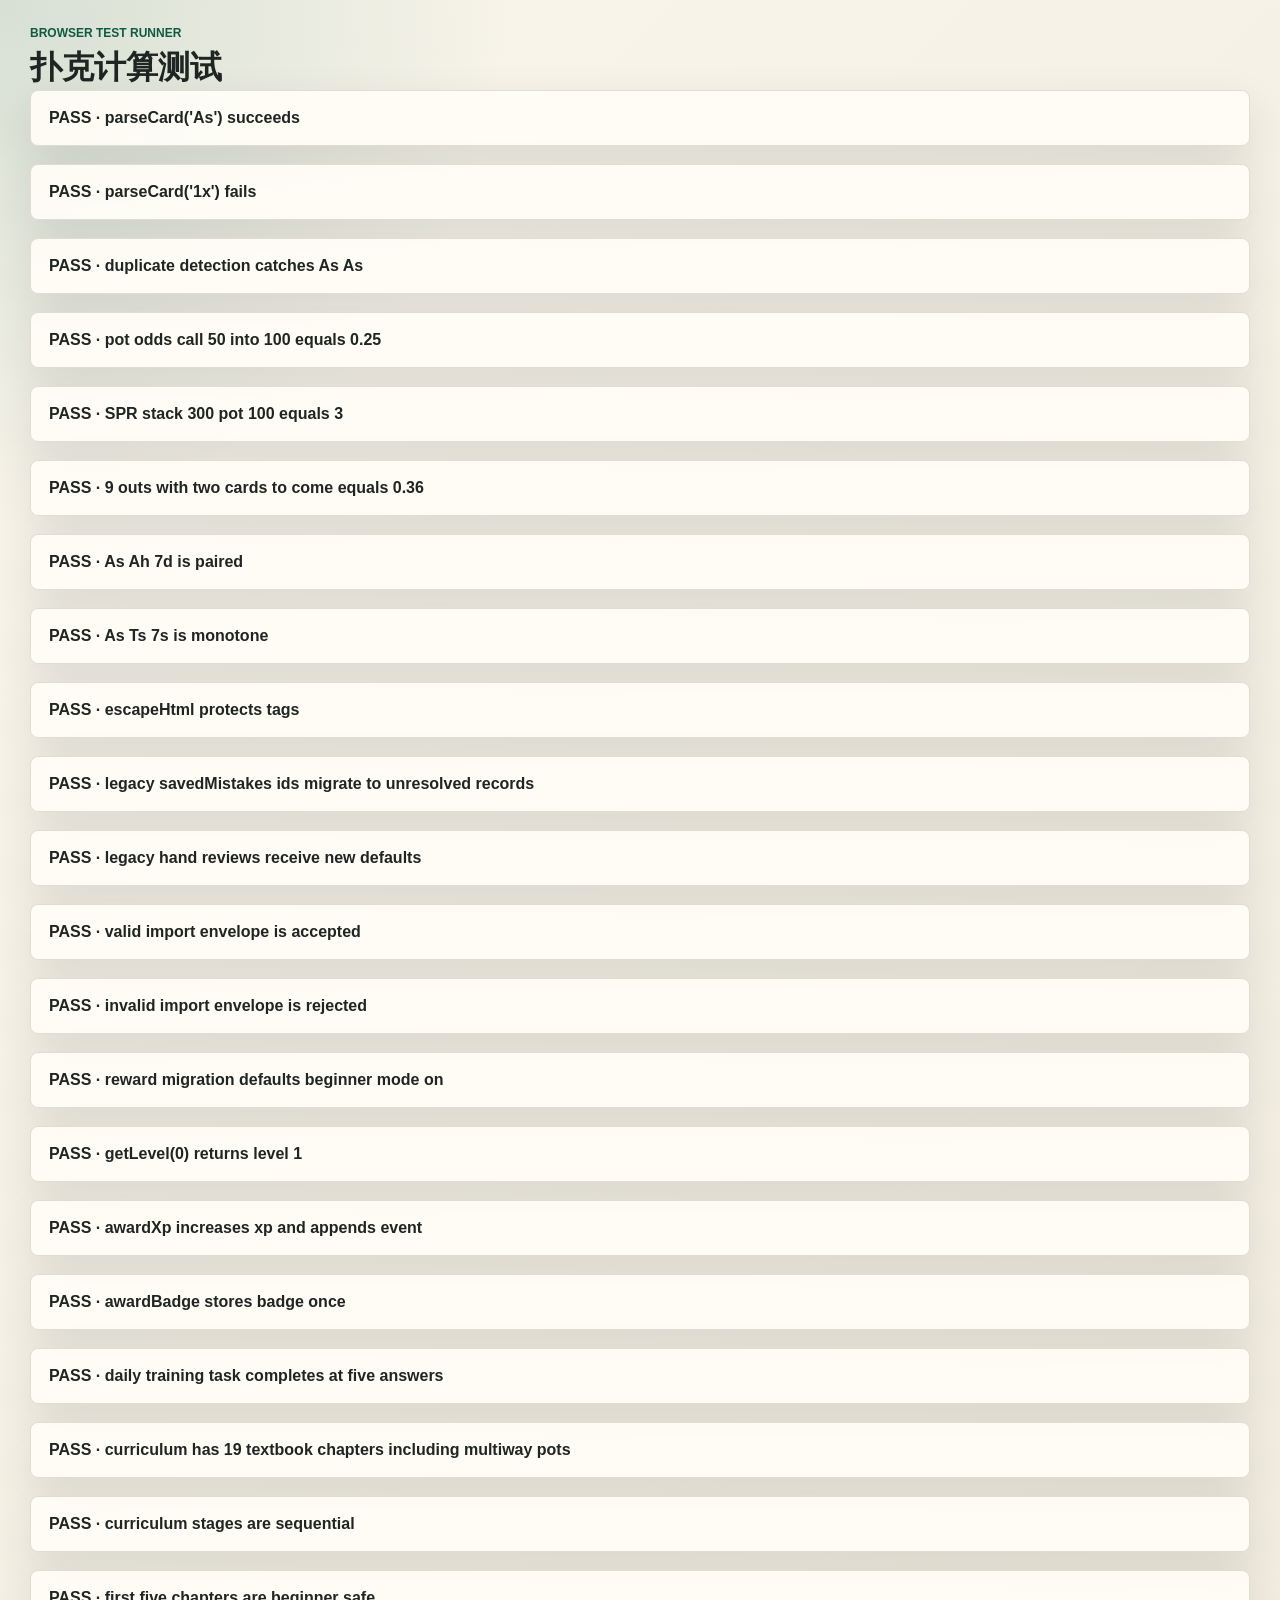
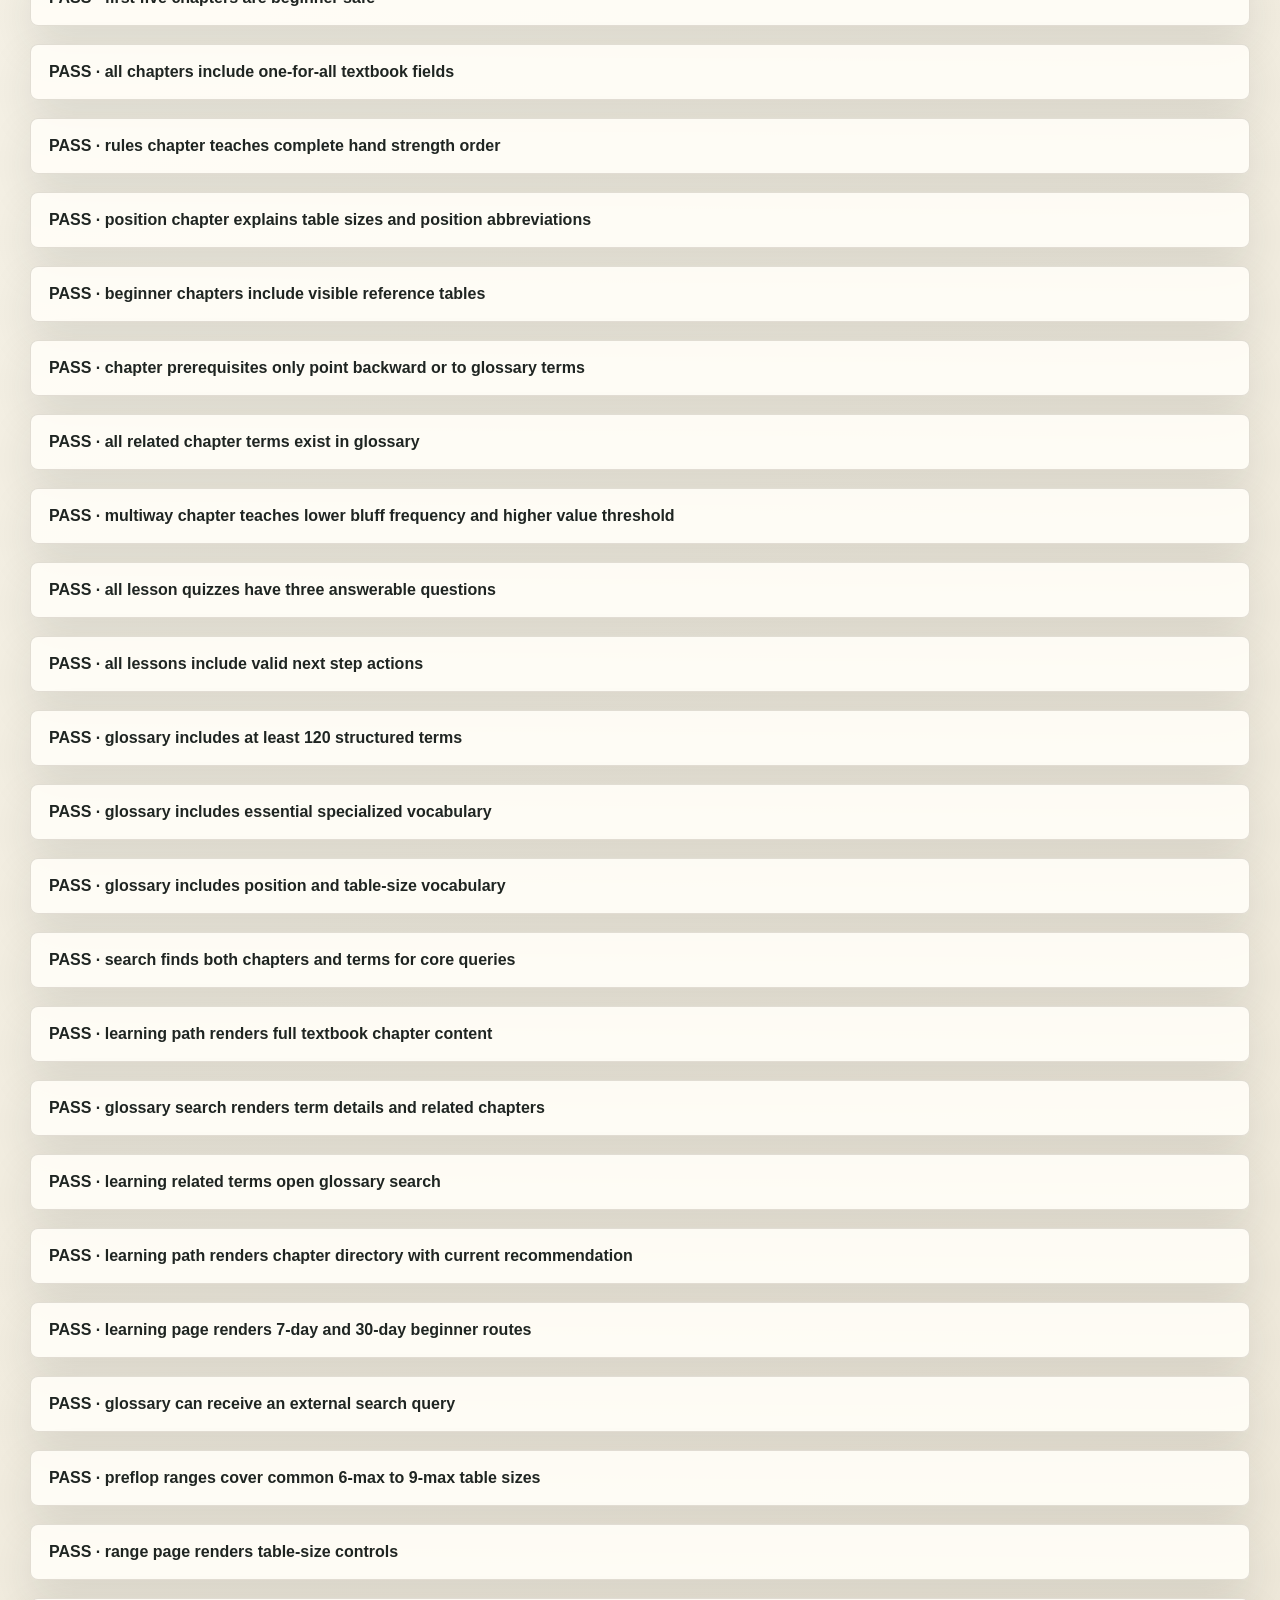
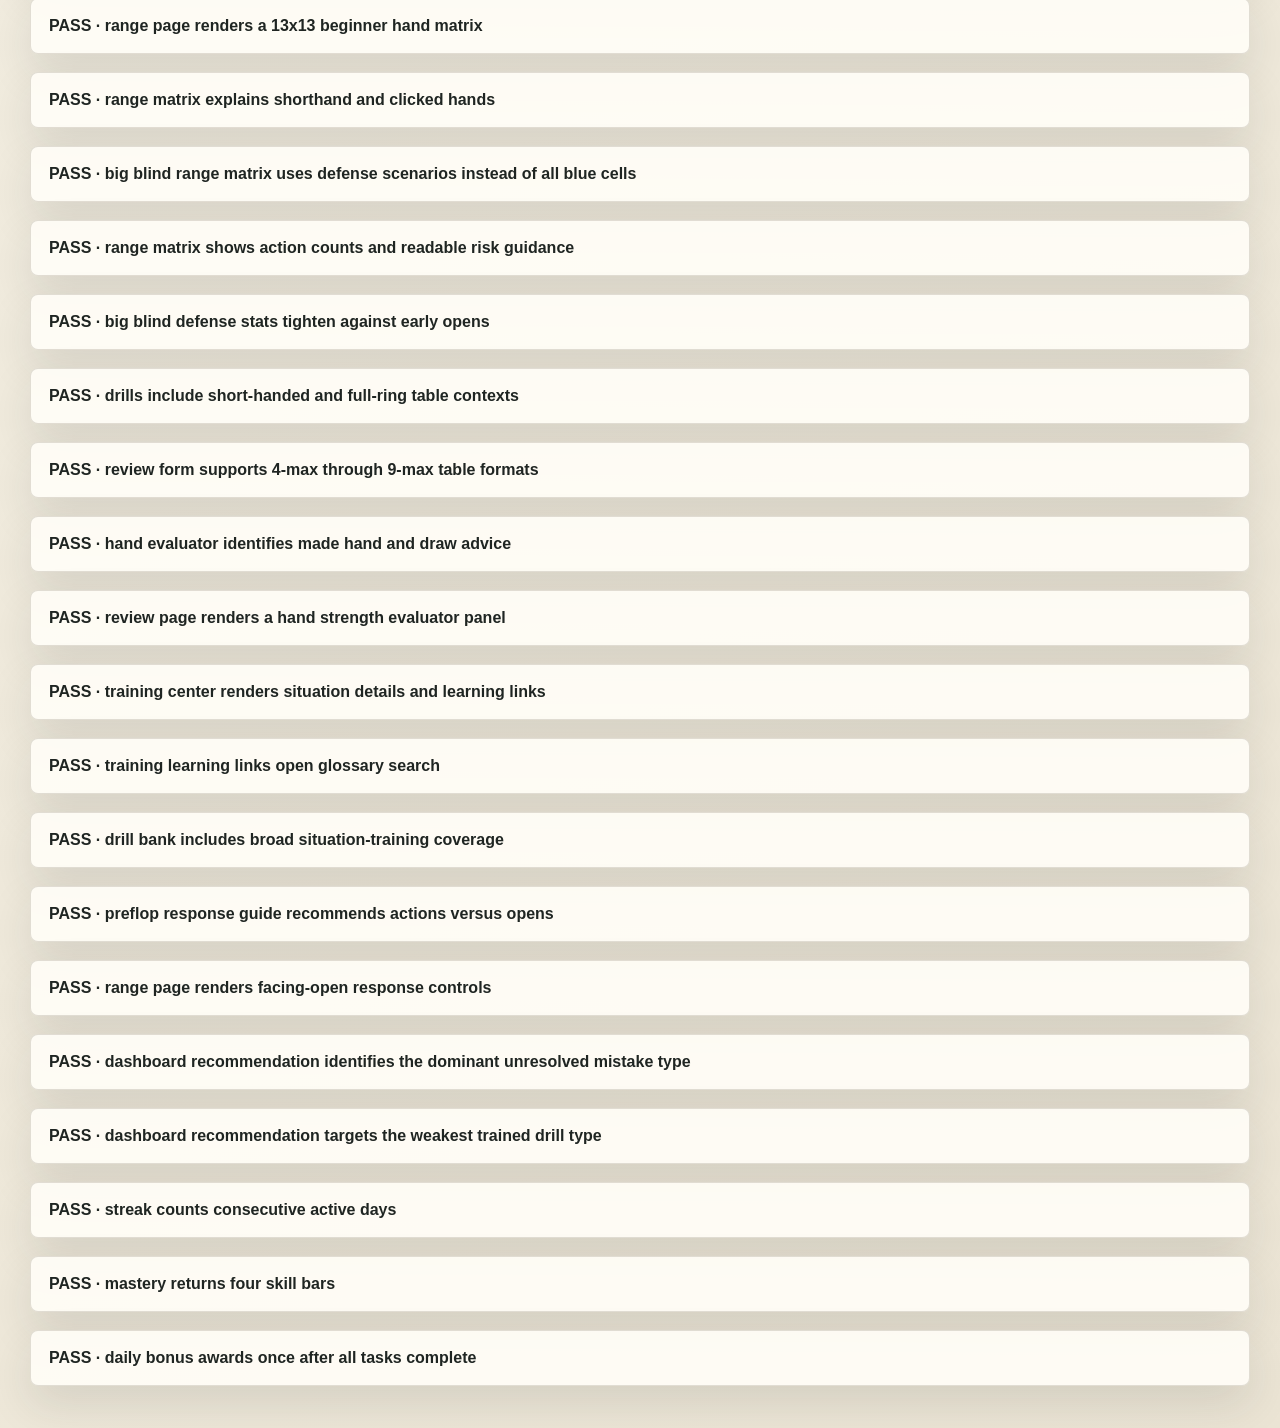
==== commit af40cc23: "feat: deepen situation training loop" ====
--- a/tests.html
+++ b/tests.html
@@ -24,7 +24,7 @@
       import { evaluateHoldemHand } from "./src/lib/handEvaluator.js?v=coach-20260616";
       import { searchContent } from "./src/lib/contentSearch.js";
       import { lessons } from "./src/data/lessons.js";
-      import { drills } from "./src/data/drills.js?v=coach-20260616";
+      import { drills } from "./src/data/drills.js?v=coach-links-20260616";
       import { glossaryTerms } from "./src/data/glossary.js";
       import { preflopRanges } from "./src/data/preflopRanges.js";
       import { choosePreflopResponse, preflopResponseSpots } from "./src/data/preflopResponses.js?v=coach-20260616";
@@ -32,7 +32,7 @@
       import { renderDashboard } from "./src/features/dashboard.js";
       import { renderGlossary, setGlossarySearch } from "./src/features/glossary.js";
       import { renderRanges } from "./src/features/ranges.js?v=coach-20260616";
-      import { renderTraining } from "./src/features/training.js?v=coach-20260616";
+      import { renderTraining } from "./src/features/training.js?v=coach-links-20260616";
       import { renderReview } from "./src/features/review.js?v=coach-20260616";
 
       const tests = [
@@ -474,6 +474,31 @@
             && text.includes("行动线")
             && text.includes("学习链接")
             && app.querySelectorAll("[data-drill-link]").length > 0;
+        }],
+        ["training learning links open glossary search", () => {
+          const app = document.createElement("div");
+          let query = "";
+          renderTraining({
+            app,
+            state: normalizeState({}),
+            setState: () => {},
+            data: { drills },
+            trainingTargetQuestionId: "pf-003",
+            openGlossarySearch: (value) => {
+              query = value;
+            }
+          });
+          const link = app.querySelector("[data-drill-link]");
+          link.click();
+          return link.tagName === "BUTTON" && query.length > 0;
+        }],
+        ["drill bank includes broad situation-training coverage", () => {
+          const situationDrills = drills.filter((drill) => drill.situation);
+          const coveredTypes = new Set(situationDrills.map((drill) => drill.type));
+          return situationDrills.length >= 10
+            && coveredTypes.has("preflop")
+            && coveredTypes.has("odds")
+            && coveredTypes.has("decision");
         }],
         ["preflop response guide recommends actions versus opens", () => {
           const response = choosePreflopResponse("6-max", "CO", "BTN", "AQs");
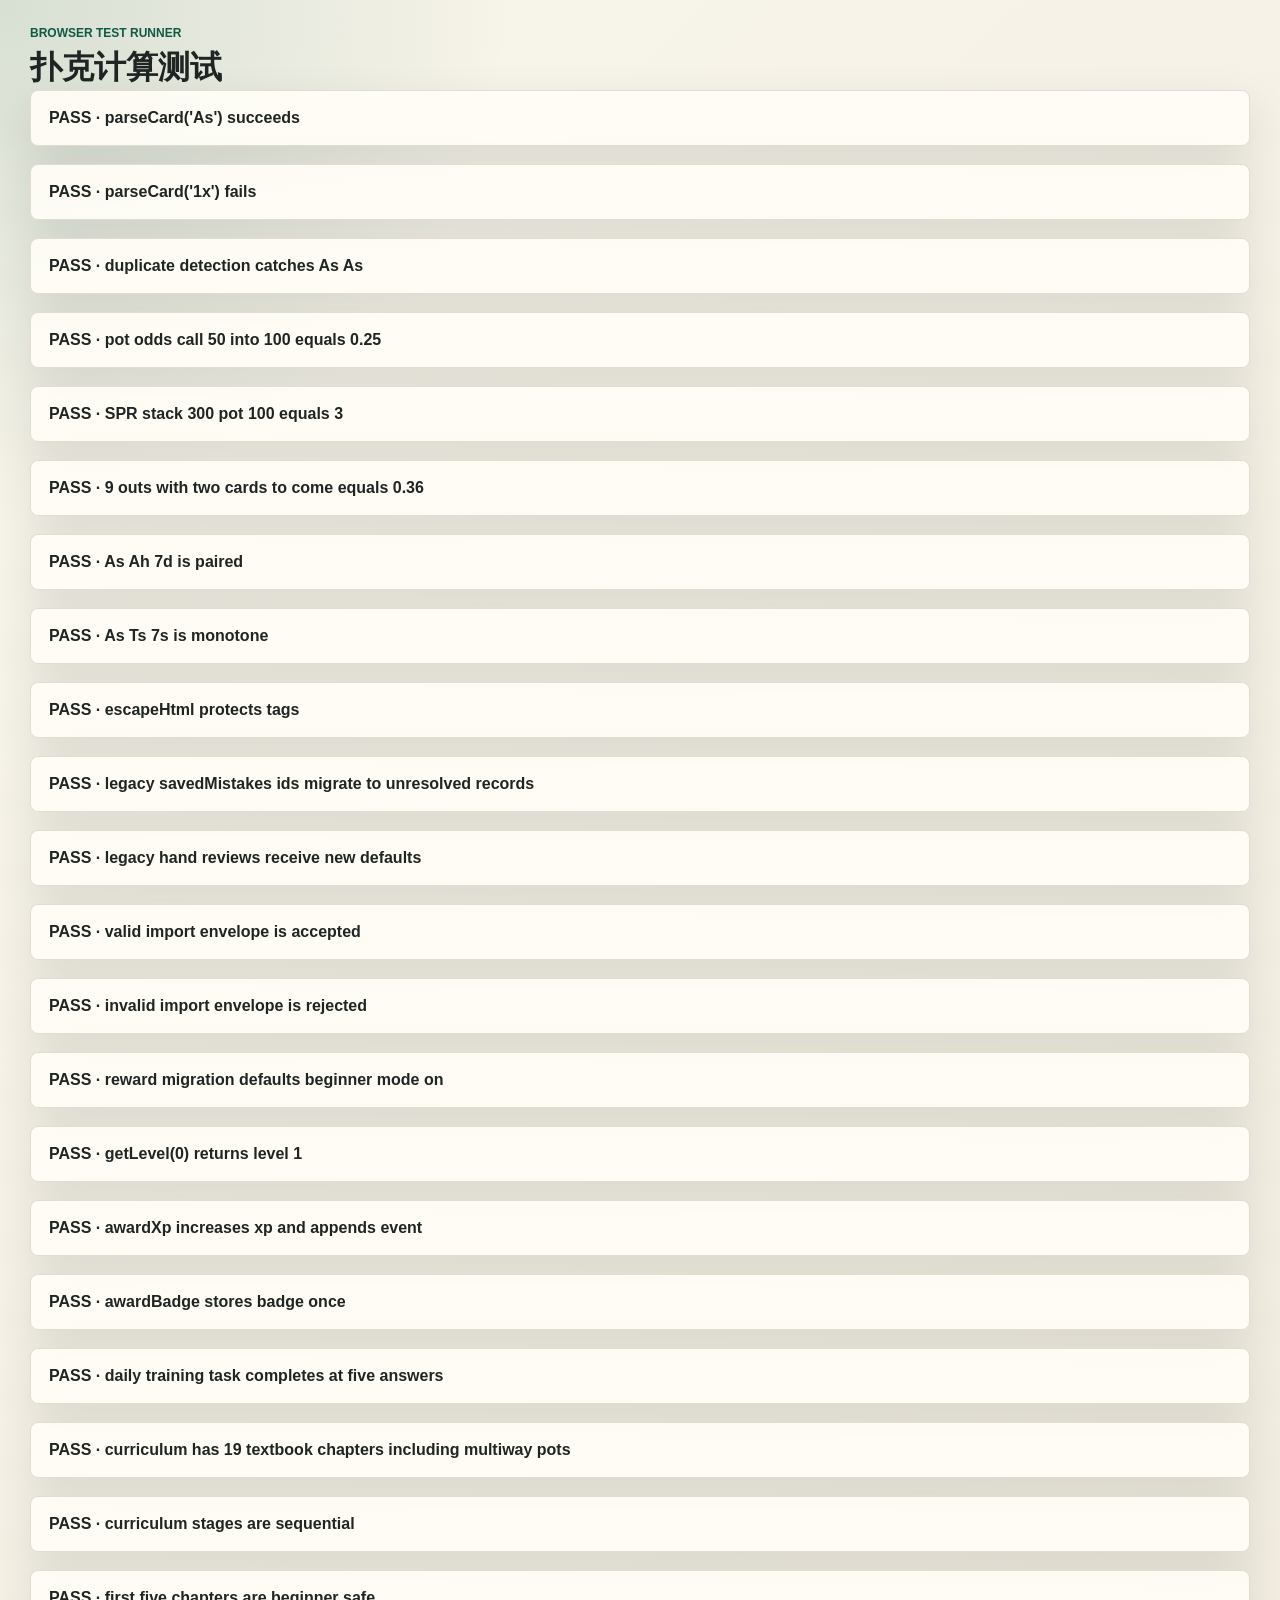
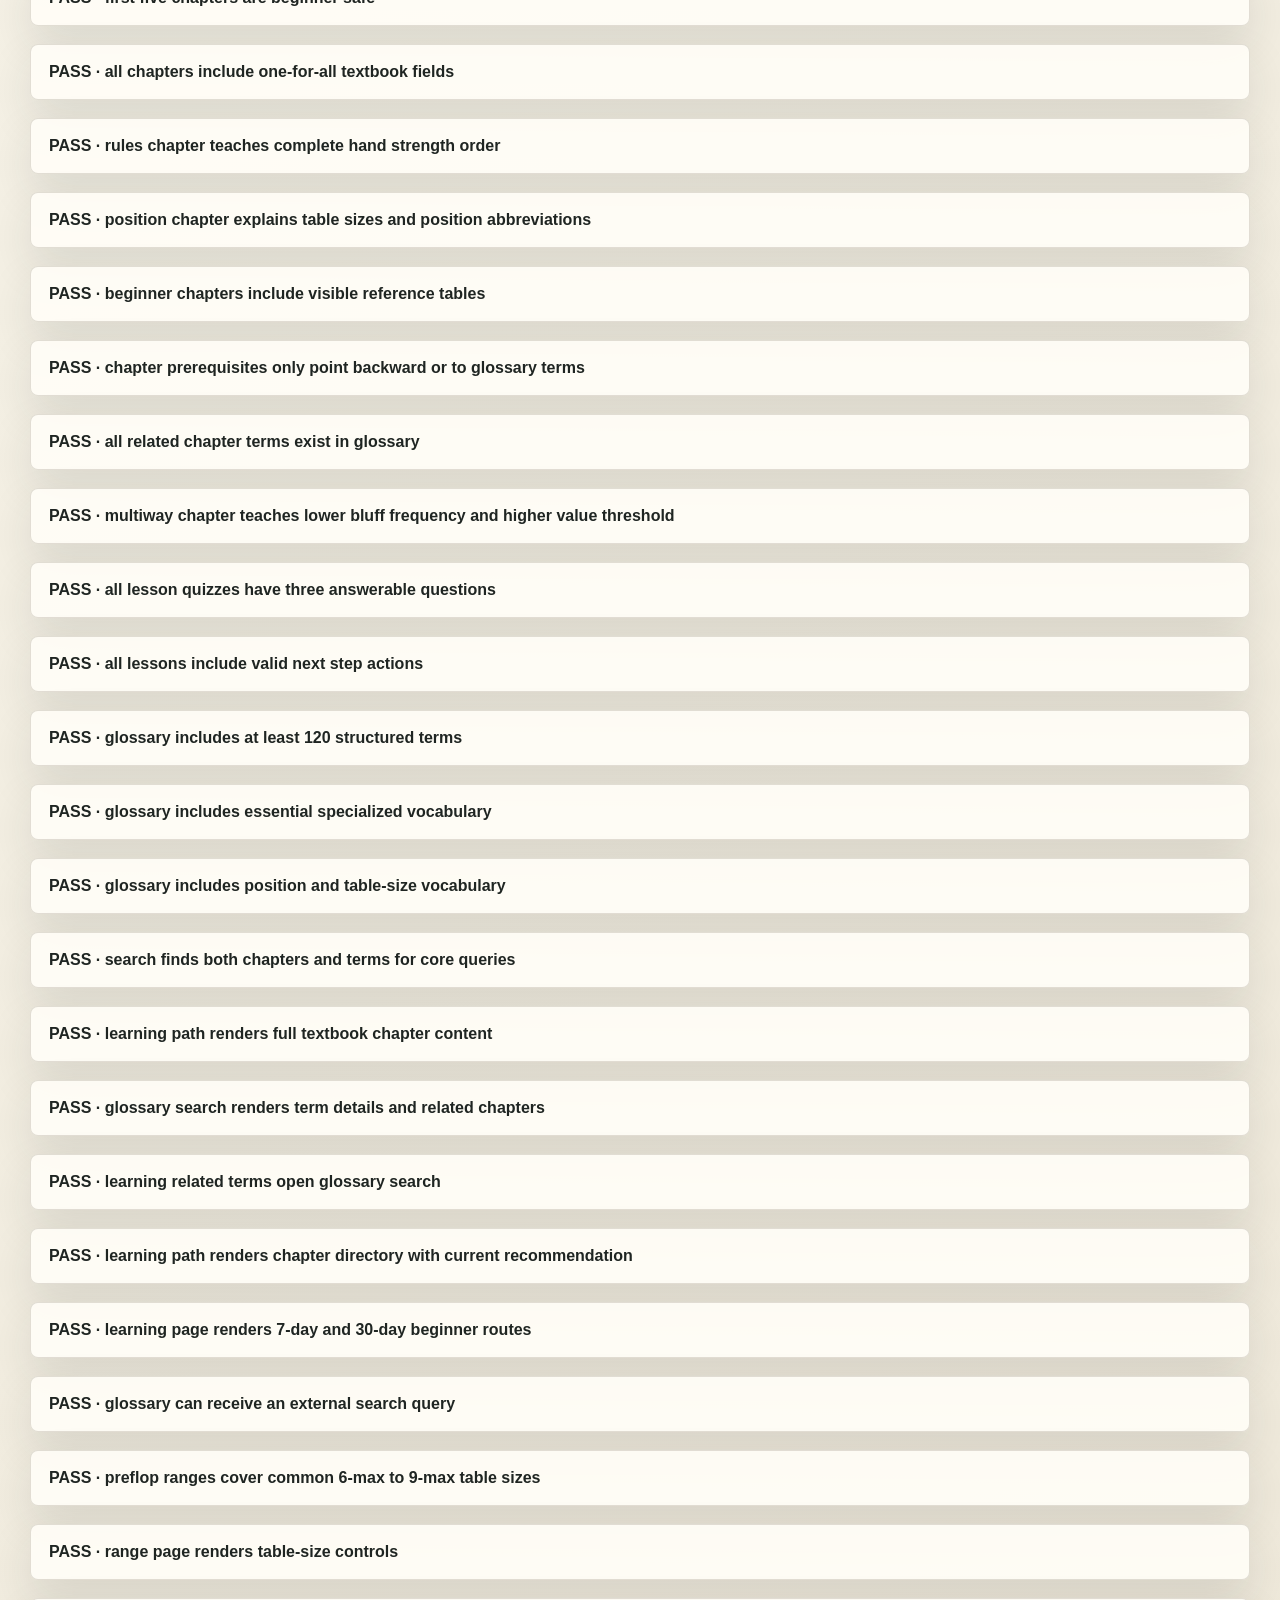
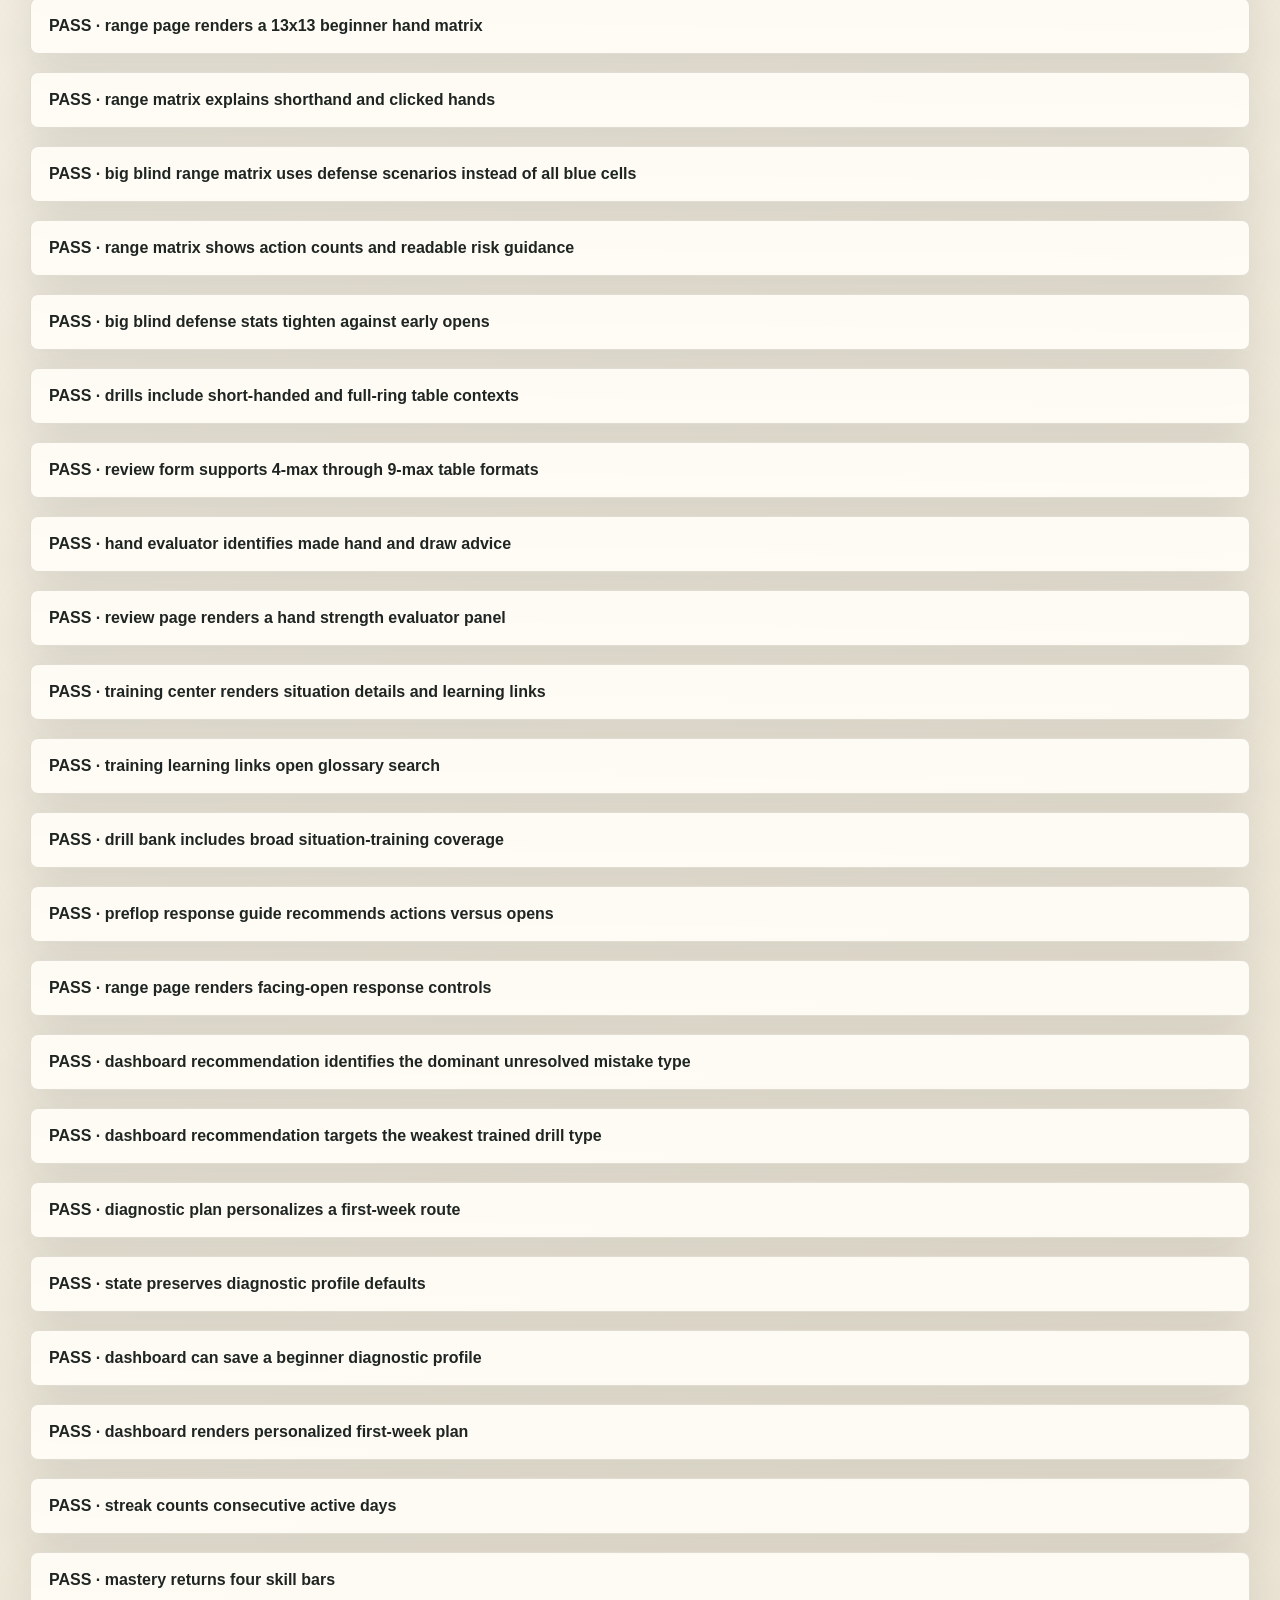
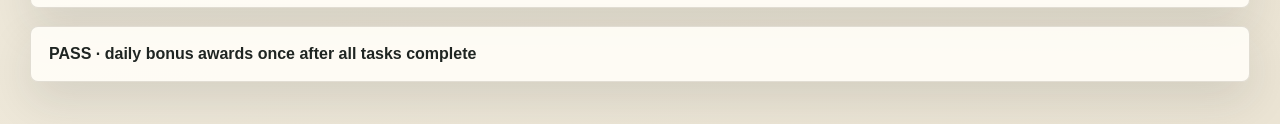
==== commit ed49c213: "feat: add beginner diagnostic plan" ====
--- a/tests.html
+++ b/tests.html
@@ -22,6 +22,7 @@
       import { createExportEnvelope, validateImportEnvelope } from "./src/lib/importExport.js";
       import { awardBadge, awardXp, calculateMastery, calculateStreak, getDailyTasks, getLevel, markDailyActivity, maybeAwardDailyBonus } from "./src/lib/rewards.js";
       import { evaluateHoldemHand } from "./src/lib/handEvaluator.js?v=coach-20260616";
+      import { generateStarterPlan } from "./src/lib/diagnosticPlan.js?v=diagnostic-20260616";
       import { searchContent } from "./src/lib/contentSearch.js";
       import { lessons } from "./src/data/lessons.js";
       import { drills } from "./src/data/drills.js?v=coach-links-20260616";
@@ -29,7 +30,7 @@
       import { preflopRanges } from "./src/data/preflopRanges.js";
       import { choosePreflopResponse, preflopResponseSpots } from "./src/data/preflopResponses.js?v=coach-20260616";
       import { renderLearning } from "./src/features/learning.js";
-      import { renderDashboard } from "./src/features/dashboard.js";
+      import { renderDashboard } from "./src/features/dashboard.js?v=diagnostic-20260616";
       import { renderGlossary, setGlossarySearch } from "./src/features/glossary.js";
       import { renderRanges } from "./src/features/ranges.js?v=coach-20260616";
       import { renderTraining } from "./src/features/training.js?v=coach-links-20260616";
@@ -559,6 +560,67 @@
           return text.includes("赔率与 outs")
             && text.includes("薄弱训练")
             && app.querySelector('[data-action="go-training"]');
+        }],
+        ["diagnostic plan personalizes a first-week route", () => {
+          const plan = generateStarterPlan({ experience: "new", tableSize: "9-max", focus: "preflop" }, lessons, drills);
+          return plan.days.length === 7
+            && plan.title.includes("翻前")
+            && plan.summary.includes("9-max")
+            && plan.days.some((day) => day.route === "ranges")
+            && plan.days.some((day) => day.drillType === "preflop");
+        }],
+        ["state preserves diagnostic profile defaults", () => {
+          const state = normalizeState({
+            diagnosticProfile: {
+              experience: "home-game",
+              tableSize: "8-max",
+              focus: "postflop"
+            }
+          });
+          const empty = normalizeState({});
+          return state.diagnosticProfile.tableSize === "8-max"
+            && state.diagnosticProfile.focus === "postflop"
+            && empty.diagnosticProfile === null;
+        }],
+        ["dashboard can save a beginner diagnostic profile", () => {
+          const app = document.createElement("div");
+          let nextState = null;
+          renderDashboard({
+            app,
+            state: normalizeState({}),
+            setState: (updater) => {
+              nextState = updater(normalizeState({}));
+            },
+            data: { lessons, drills },
+            navigate: () => {}
+          });
+          app.querySelector('[data-diagnostic-field="experience"]').value = "new";
+          app.querySelector('[data-diagnostic-field="tableSize"]').value = "9-max";
+          app.querySelector('[data-diagnostic-field="focus"]').value = "preflop";
+          app.querySelector("[data-save-diagnostic]").click();
+          return app.textContent.includes("3 分钟诊断")
+            && nextState?.diagnosticProfile?.tableSize === "9-max"
+            && nextState?.diagnosticProfile?.focus === "preflop";
+        }],
+        ["dashboard renders personalized first-week plan", () => {
+          const app = document.createElement("div");
+          renderDashboard({
+            app,
+            state: normalizeState({
+              diagnosticProfile: {
+                experience: "new",
+                tableSize: "6-max",
+                focus: "odds"
+              }
+            }),
+            setState: () => {},
+            data: { lessons, drills },
+            navigate: () => {}
+          });
+          const text = app.textContent;
+          return text.includes("你的第一周计划")
+            && text.includes("赔率")
+            && app.querySelectorAll("[data-diagnostic-day]").length === 7;
         }],
         ["streak counts consecutive active days", () => {
           const state = normalizeState({});
--- a/styles.css
+++ b/styles.css
@@ -236,6 +236,68 @@
   gap: 18px;
 }
 
+.diagnostic-panel {
+  display: grid;
+  gap: 16px;
+}
+
+.diagnostic-form {
+  display: grid;
+  grid-template-columns: repeat(3, minmax(0, 1fr));
+  gap: 12px;
+}
+
+.diagnostic-form label {
+  display: grid;
+  gap: 8px;
+  color: var(--muted);
+  font-weight: 800;
+}
+
+.diagnostic-form select {
+  width: 100%;
+  padding: 11px 12px;
+  color: var(--ink);
+  border: 1px solid rgba(124, 115, 96, 0.28);
+  border-radius: 8px;
+  background: rgba(255, 255, 255, 0.82);
+}
+
+.diagnostic-days {
+  display: grid;
+  grid-template-columns: repeat(7, minmax(0, 1fr));
+  gap: 8px;
+}
+
+.diagnostic-day {
+  min-height: 112px;
+  display: grid;
+  align-content: start;
+  gap: 7px;
+  padding: 12px;
+  text-align: left;
+  color: var(--ink);
+  border: 1px solid rgba(15, 90, 67, 0.17);
+  border-radius: 8px;
+  background: rgba(255, 255, 255, 0.58);
+}
+
+.diagnostic-day:hover {
+  border-color: rgba(15, 90, 67, 0.42);
+  background: #fff;
+}
+
+.diagnostic-day span,
+.diagnostic-day small {
+  color: var(--muted);
+  font-size: 12px;
+  font-weight: 800;
+}
+
+.diagnostic-day strong {
+  line-height: 1.35;
+}
+
 .hero-panel {
   display: grid;
   grid-template-columns: minmax(0, 1fr) 170px;
@@ -1618,6 +1680,8 @@
   .grid.three,
   .retention-grid,
   .daily-task-grid,
+  .diagnostic-form,
+  .diagnostic-days,
   .hero-panel,
   .quick-actions,
   .range-matrix-top,
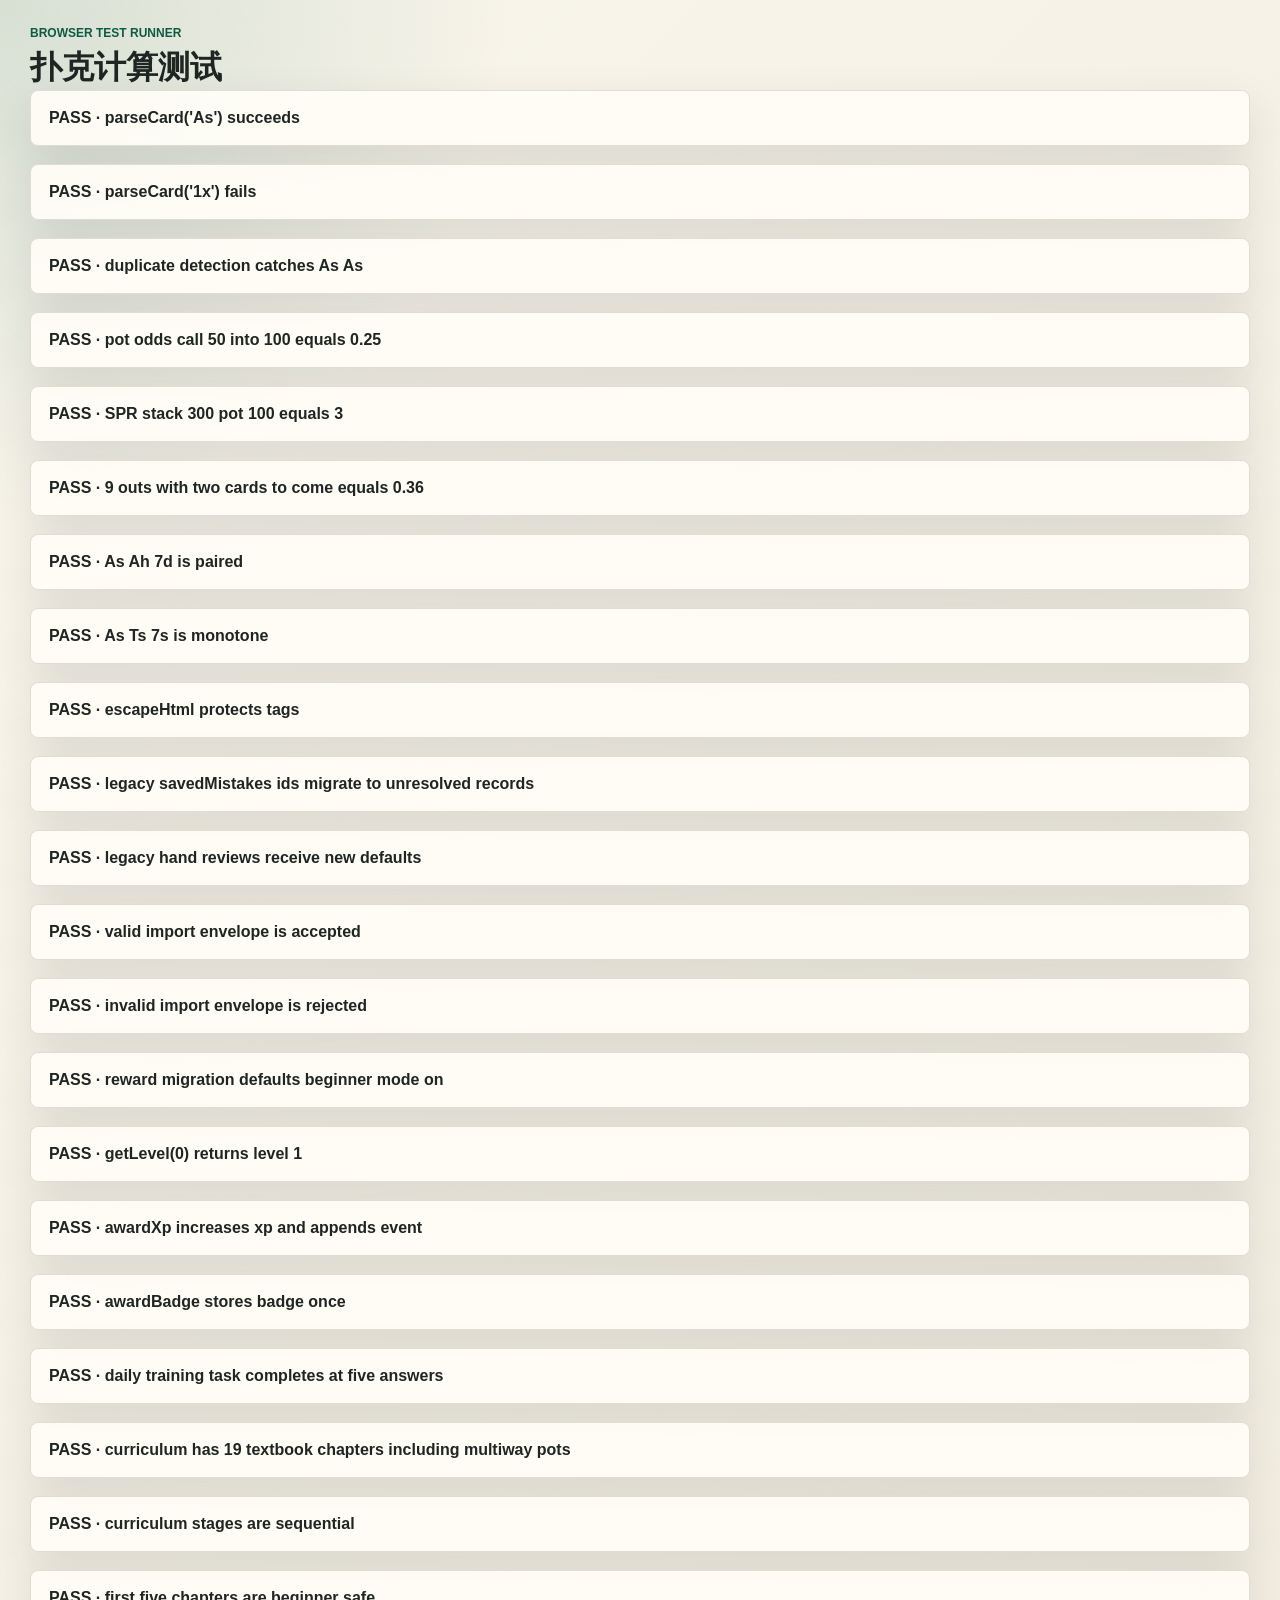
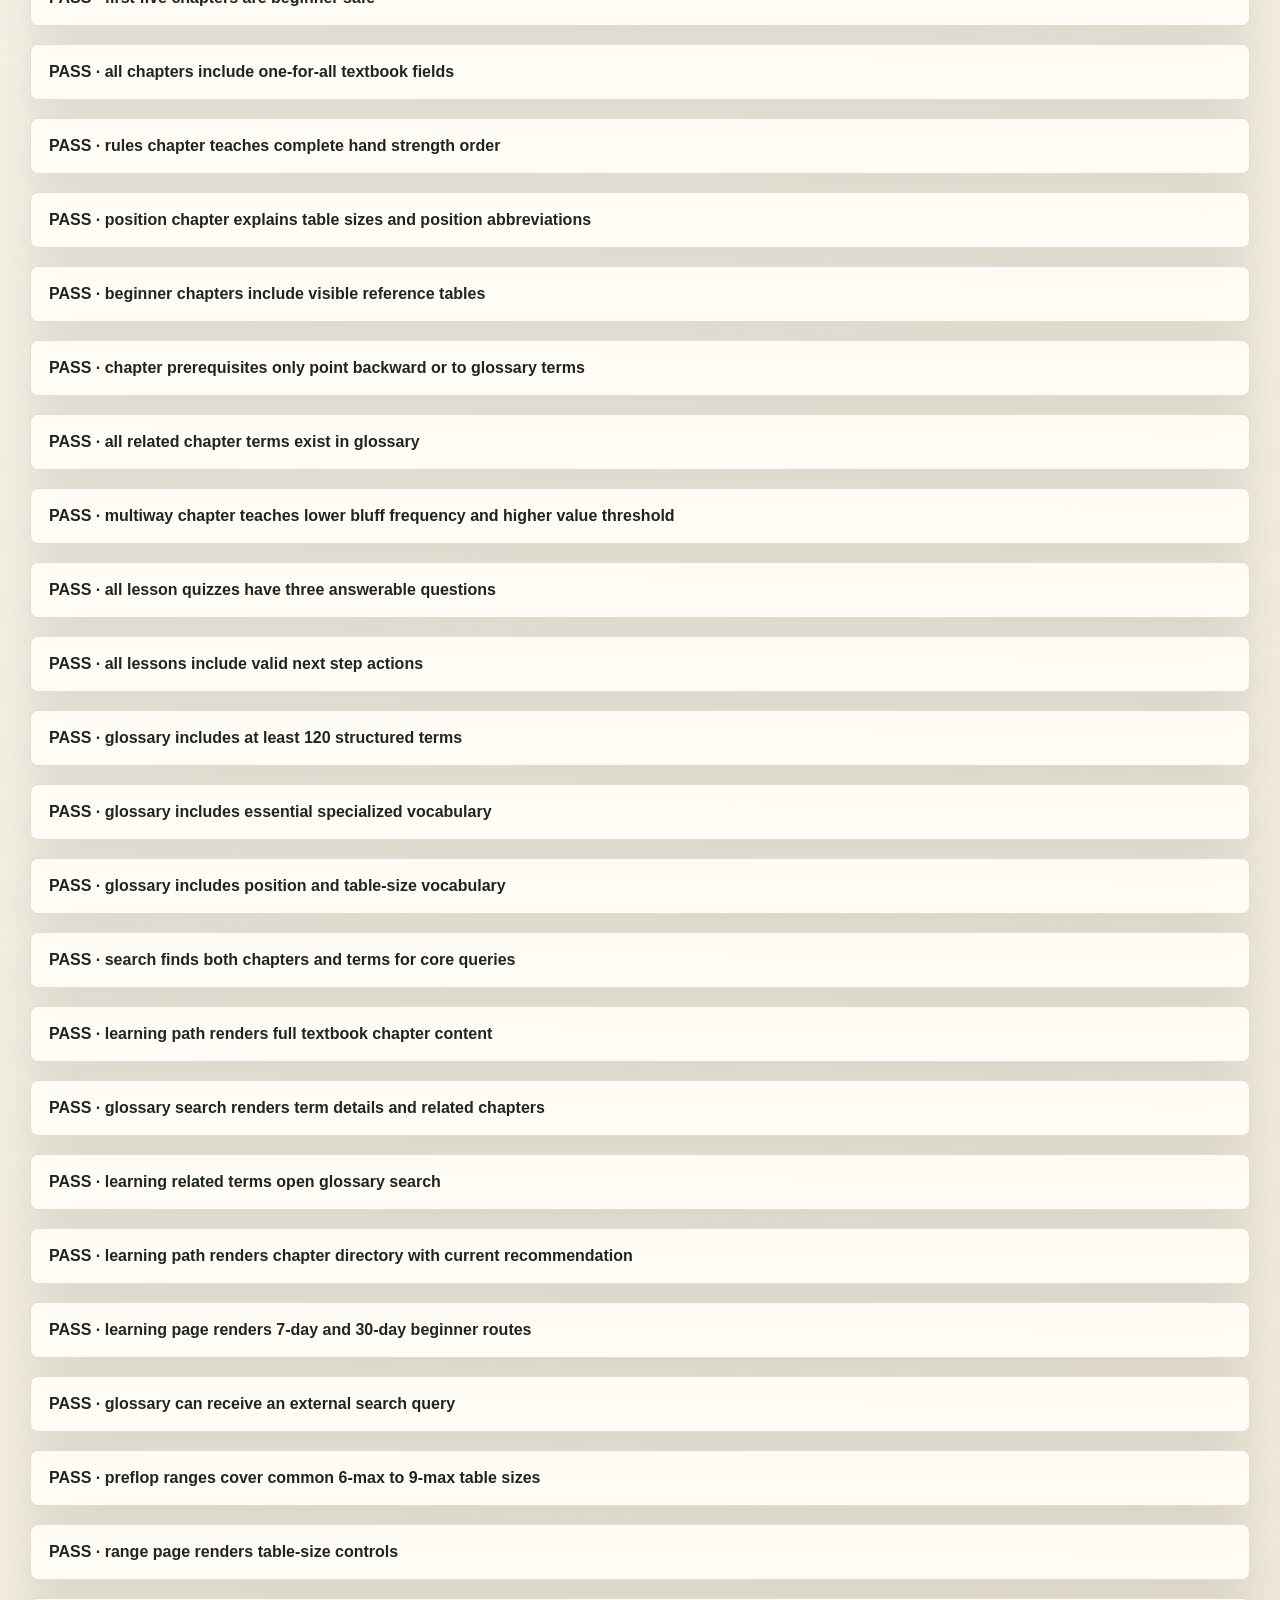
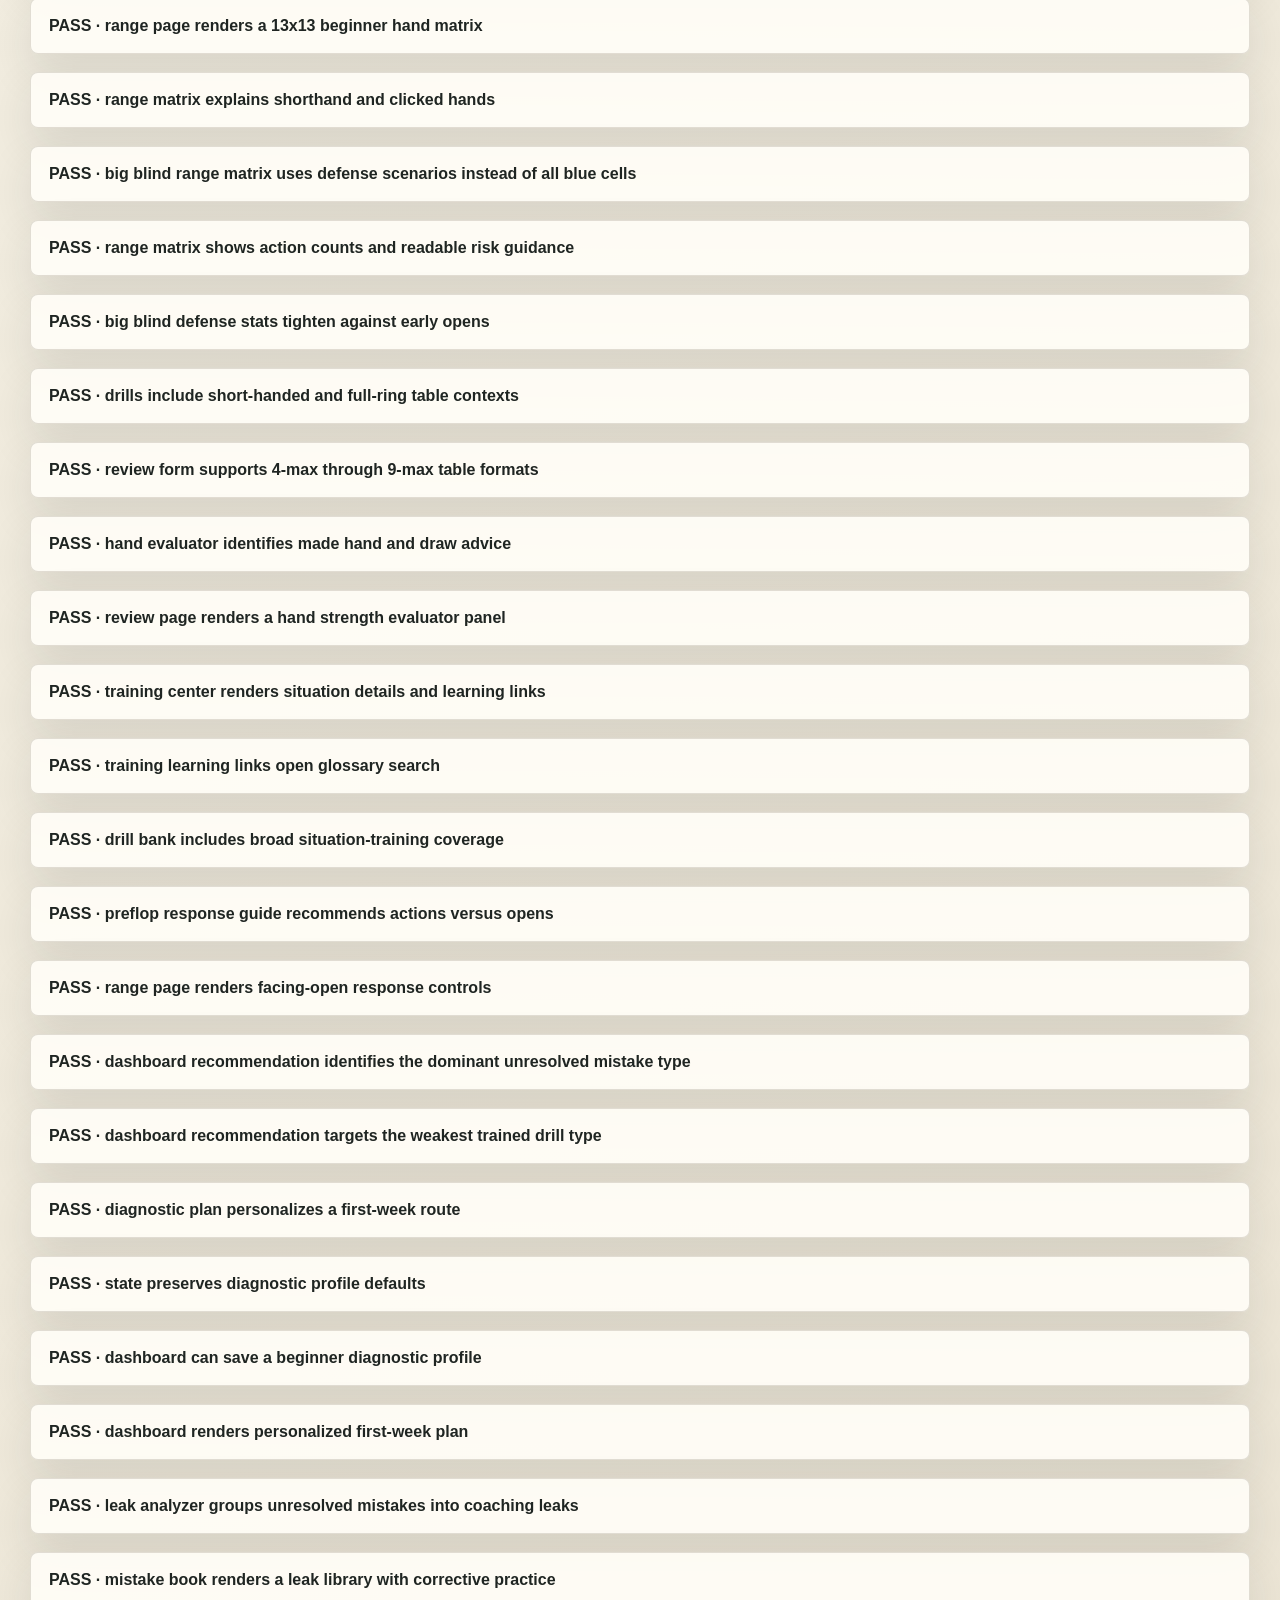
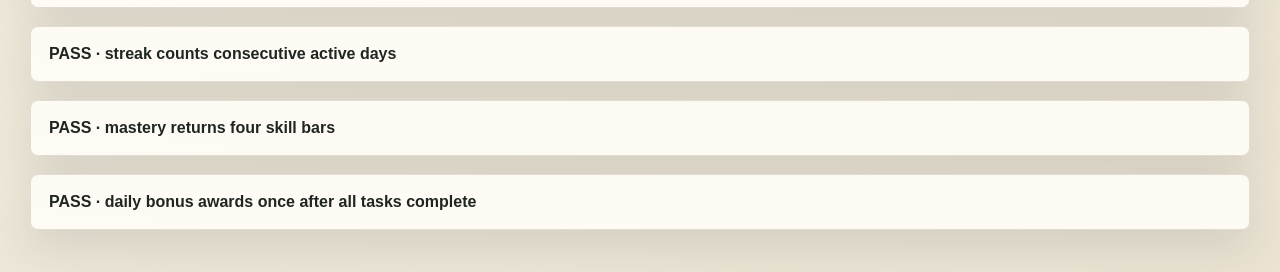
==== commit e0b424a2: "feat: add mistake leak library" ====
--- a/tests.html
+++ b/tests.html
@@ -18,11 +18,12 @@
       import { calculatePotOdds, calculateSpr, estimateDrawEquity } from "./src/lib/pokerMath.js";
       import { analyzeBoardTexture } from "./src/lib/boardTexture.js";
       import { escapeHtml } from "./src/lib/sanitize.js";
-      import { normalizeState } from "./src/lib/storage.js";
+      import { normalizeState } from "./src/lib/storage.js?v=diagnostic-20260616";
       import { createExportEnvelope, validateImportEnvelope } from "./src/lib/importExport.js";
       import { awardBadge, awardXp, calculateMastery, calculateStreak, getDailyTasks, getLevel, markDailyActivity, maybeAwardDailyBonus } from "./src/lib/rewards.js";
       import { evaluateHoldemHand } from "./src/lib/handEvaluator.js?v=coach-20260616";
       import { generateStarterPlan } from "./src/lib/diagnosticPlan.js?v=diagnostic-20260616";
+      import { analyzeMistakeLeaks } from "./src/lib/leakAnalyzer.js?v=leaks-20260617";
       import { searchContent } from "./src/lib/contentSearch.js";
       import { lessons } from "./src/data/lessons.js";
       import { drills } from "./src/data/drills.js?v=coach-links-20260616";
@@ -34,6 +35,7 @@
       import { renderGlossary, setGlossarySearch } from "./src/features/glossary.js";
       import { renderRanges } from "./src/features/ranges.js?v=coach-20260616";
       import { renderTraining } from "./src/features/training.js?v=coach-links-20260616";
+      import { renderMistakes } from "./src/features/mistakes.js?v=leaks-20260617";
       import { renderReview } from "./src/features/review.js?v=coach-20260616";
 
       const tests = [
@@ -621,6 +623,45 @@
           return text.includes("你的第一周计划")
             && text.includes("赔率")
             && app.querySelectorAll("[data-diagnostic-day]").length === 7;
+        }],
+        ["leak analyzer groups unresolved mistakes into coaching leaks", () => {
+          const leaks = analyzeMistakeLeaks(normalizeState({
+            savedMistakes: [
+              { questionId: "pf-001", status: "unresolved", wrongAnswers: ["跟注"] },
+              { questionId: "pf-009", status: "unresolved", wrongAnswers: ["冷跟"] },
+              { questionId: "od-006", status: "unresolved", wrongAnswers: ["轻松跟注"] }
+            ]
+          }), drills);
+          return leaks.length >= 2
+            && leaks[0].count >= 1
+            && leaks.some((leak) => leak.id === "preflop-discipline" && leak.correctiveDrills.length > 0)
+            && leaks.some((leak) => leak.id === "price-discipline");
+        }],
+        ["mistake book renders a leak library with corrective practice", () => {
+          const app = document.createElement("div");
+          let targetQuestion = "";
+          renderMistakes({
+            app,
+            state: normalizeState({
+              savedMistakes: [
+                { questionId: "pf-001", status: "unresolved", wrongAnswers: ["跟注"] },
+                { questionId: "pf-009", status: "unresolved", wrongAnswers: ["冷跟"] },
+                { questionId: "od-006", status: "unresolved", wrongAnswers: ["轻松跟注"] }
+              ]
+            }),
+            setState: () => {},
+            data: { drills },
+            openTrainingQuestion: (questionId) => {
+              targetQuestion = questionId;
+            }
+          });
+          const firstButton = app.querySelector("[data-leak-practice]");
+          firstButton.click();
+          const text = app.textContent;
+          return text.includes("漏洞库")
+            && text.includes("纠正训练")
+            && app.querySelectorAll("[data-leak-card]").length >= 2
+            && targetQuestion.length > 0;
         }],
         ["streak counts consecutive active days", () => {
           const state = normalizeState({});
--- a/styles.css
+++ b/styles.css
@@ -1608,6 +1608,37 @@
 .mistake-detail p {
   margin: 6px 0 0;
   color: var(--muted);
+}
+
+.leak-library {
+  display: grid;
+  gap: 16px;
+}
+
+.leak-grid {
+  display: grid;
+  grid-template-columns: repeat(2, minmax(0, 1fr));
+  gap: 14px;
+}
+
+.leak-card {
+  display: grid;
+  align-content: start;
+  gap: 12px;
+  padding: 16px;
+  border: 1px solid rgba(145, 44, 30, 0.14);
+  border-radius: 8px;
+  background: rgba(255, 252, 244, 0.8);
+}
+
+.leak-card h3,
+.leak-card p {
+  margin: 0;
+}
+
+.leak-card > p {
+  color: var(--muted);
+  line-height: 1.6;
 }
 
 @media (max-width: 860px) {
@@ -1709,7 +1740,8 @@
   .resource-filters,
   .resource-grid,
   .mistake-filters,
-  .mistake-grid {
+  .mistake-grid,
+  .leak-grid {
     grid-template-columns: 1fr;
   }
 
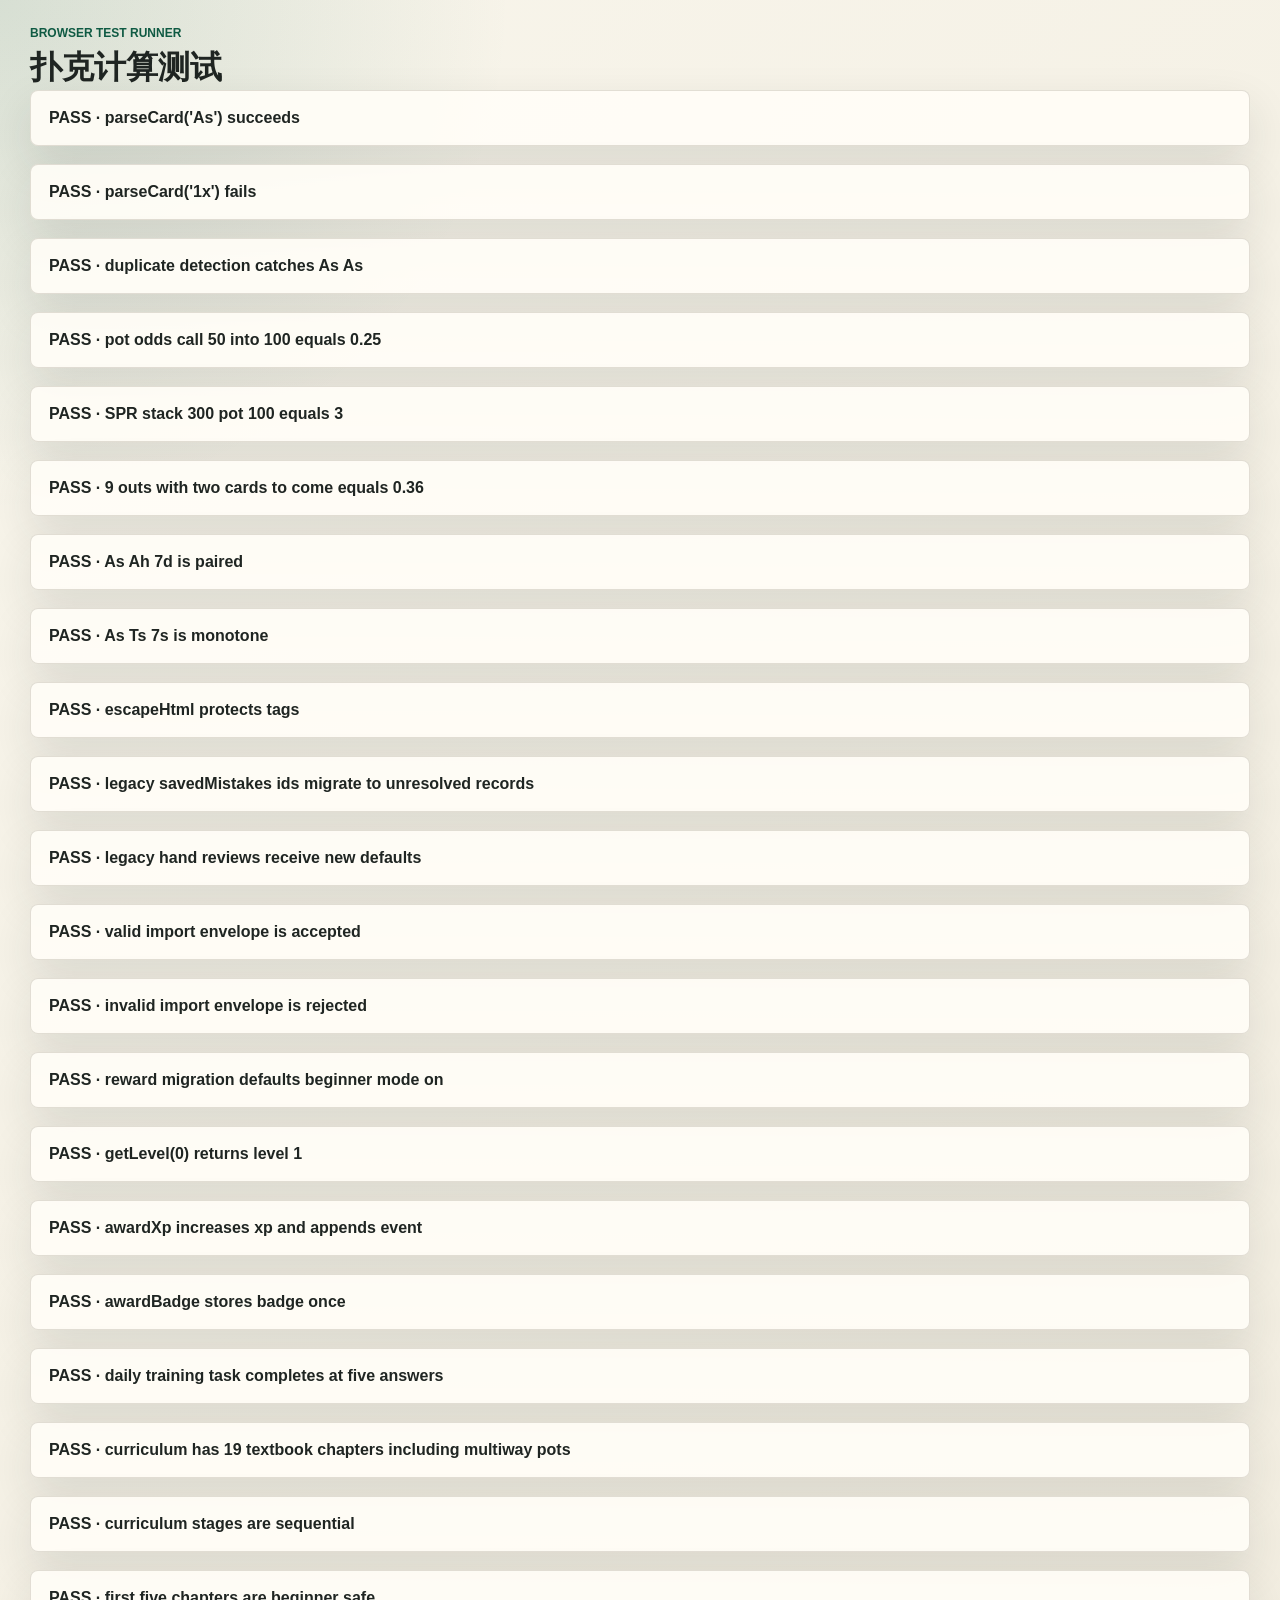
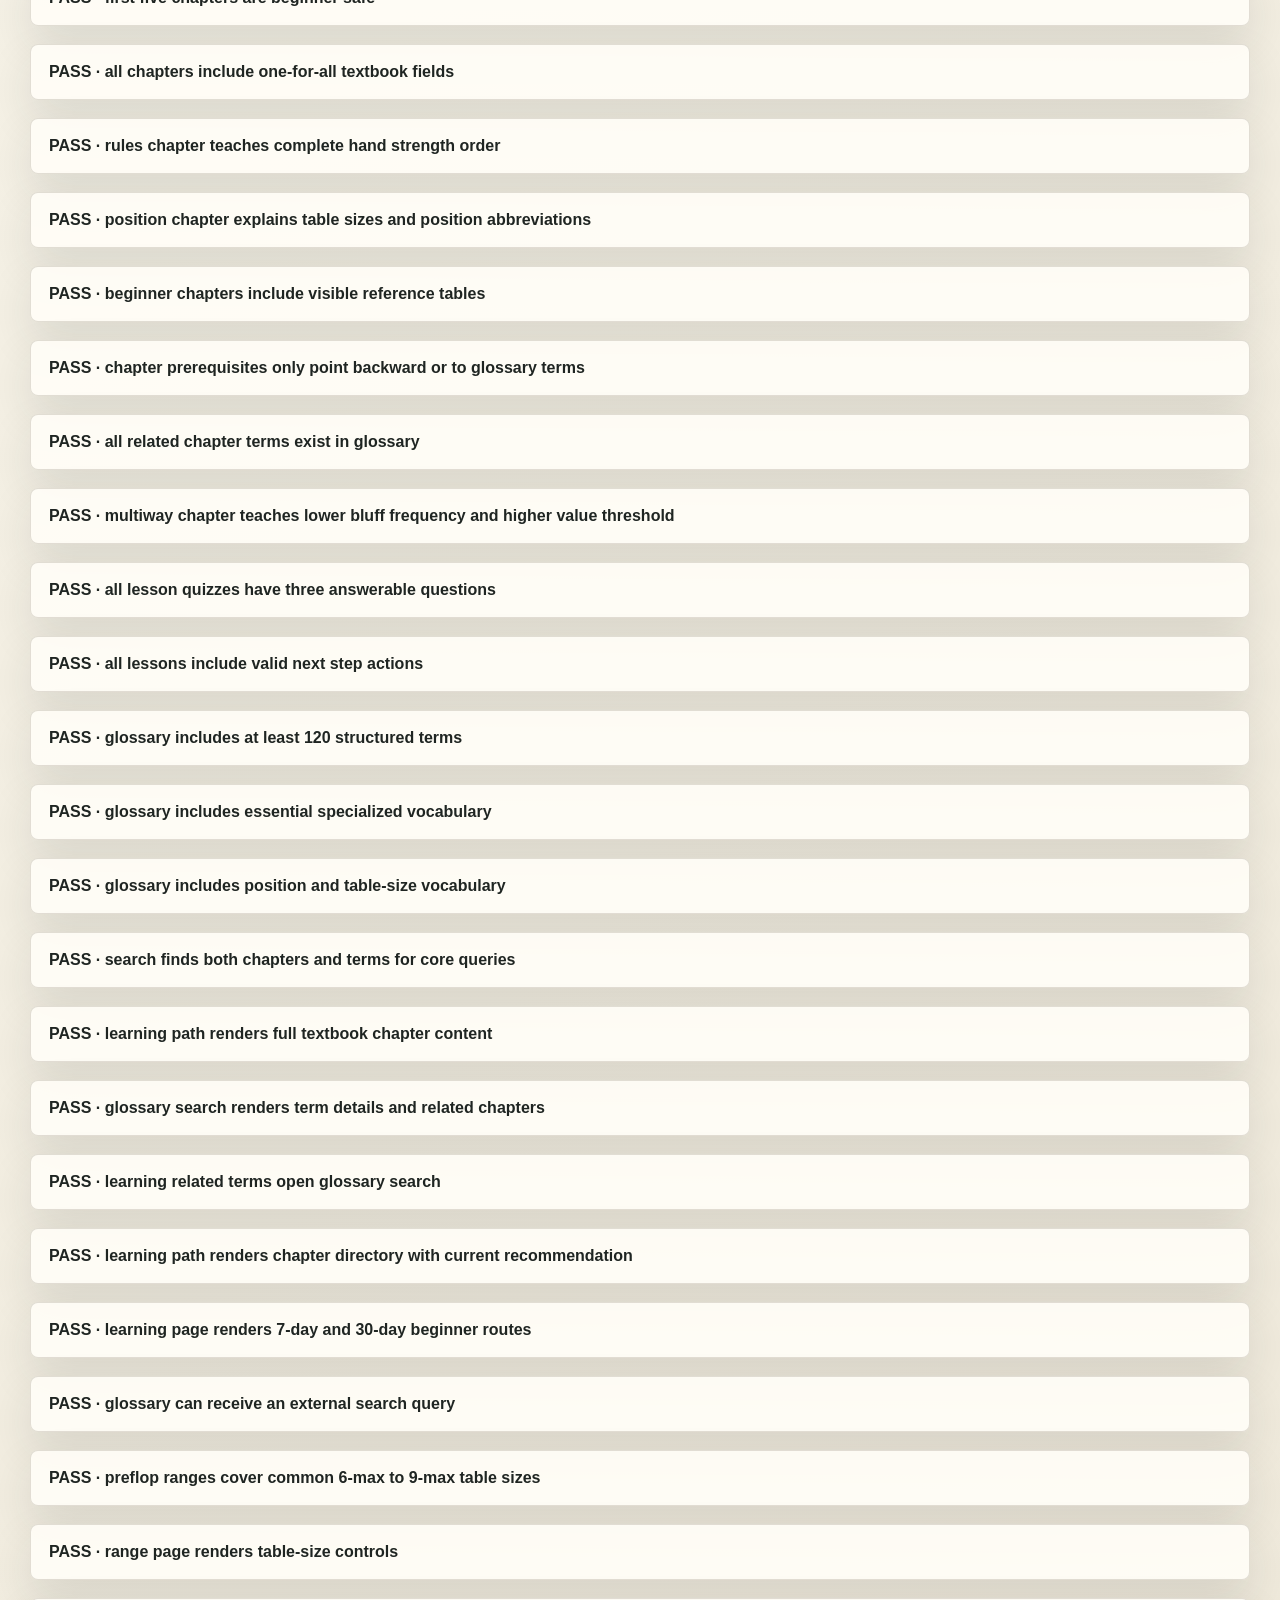
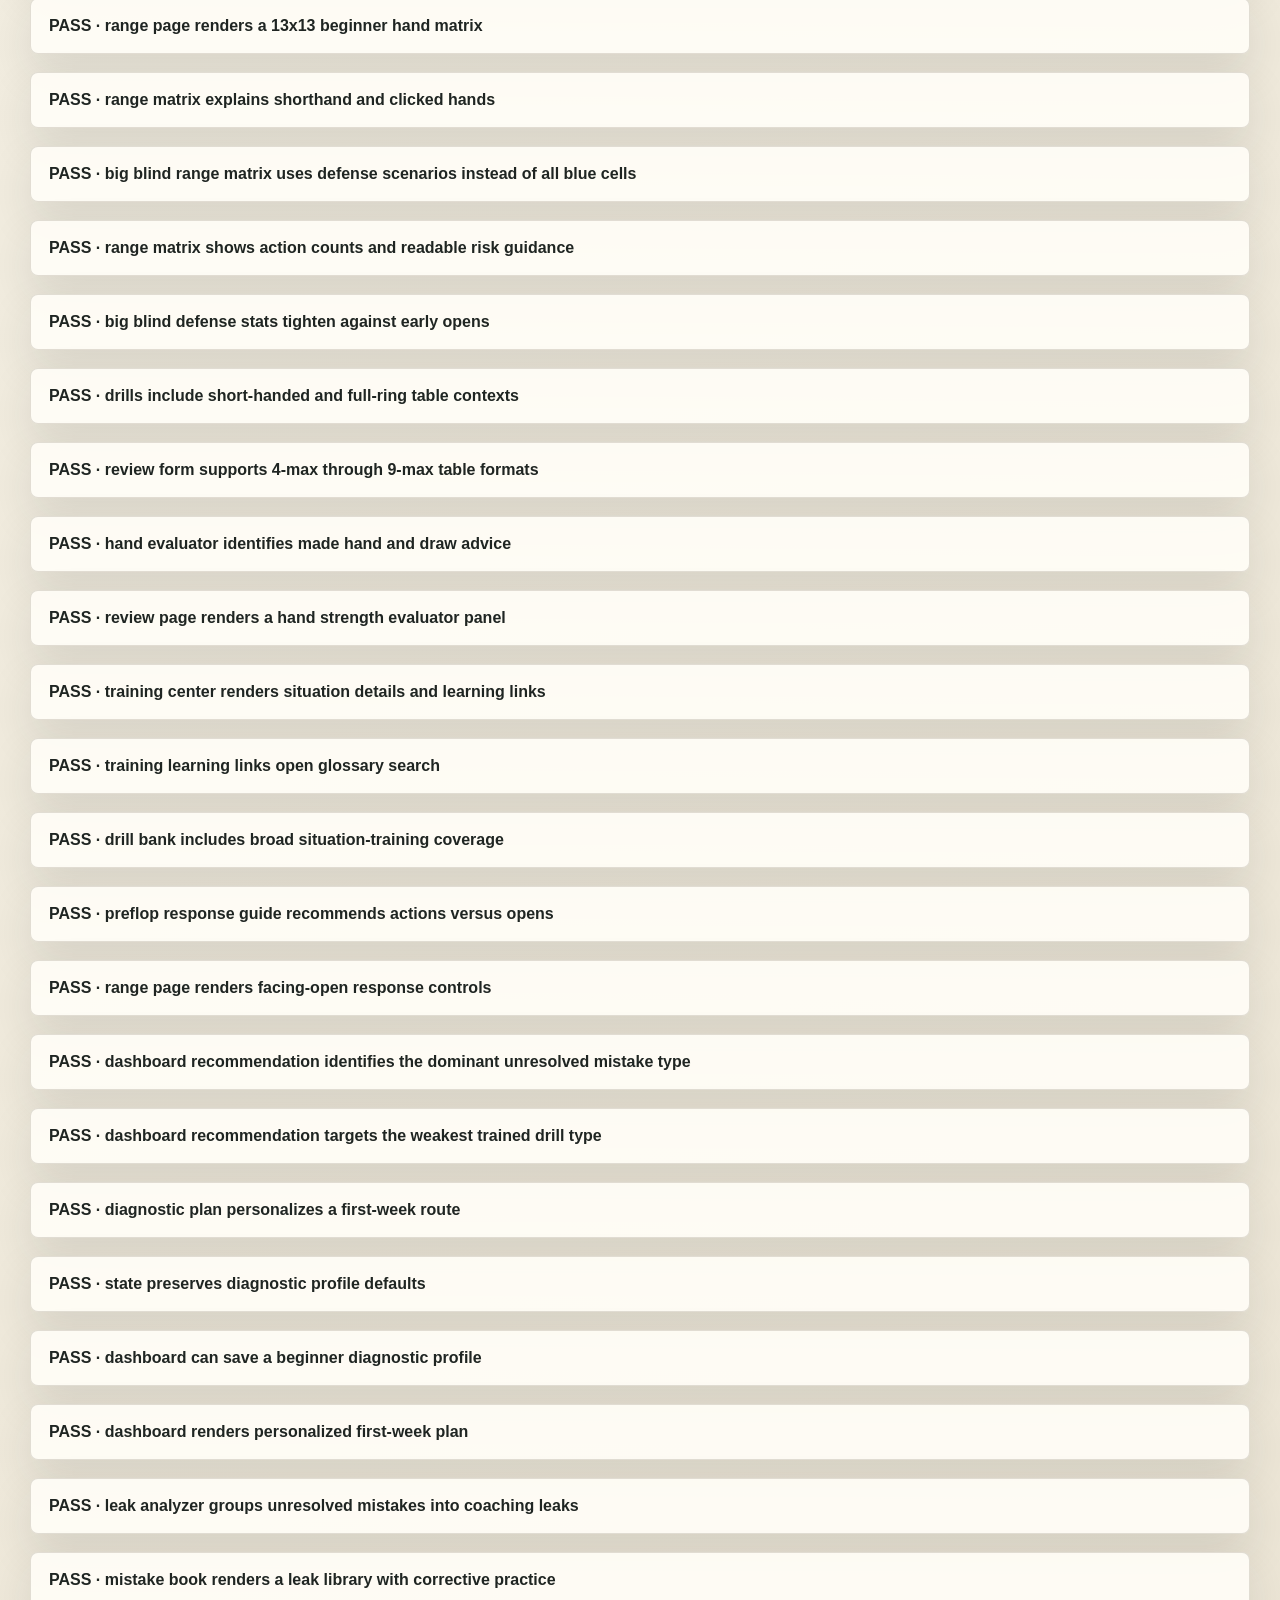
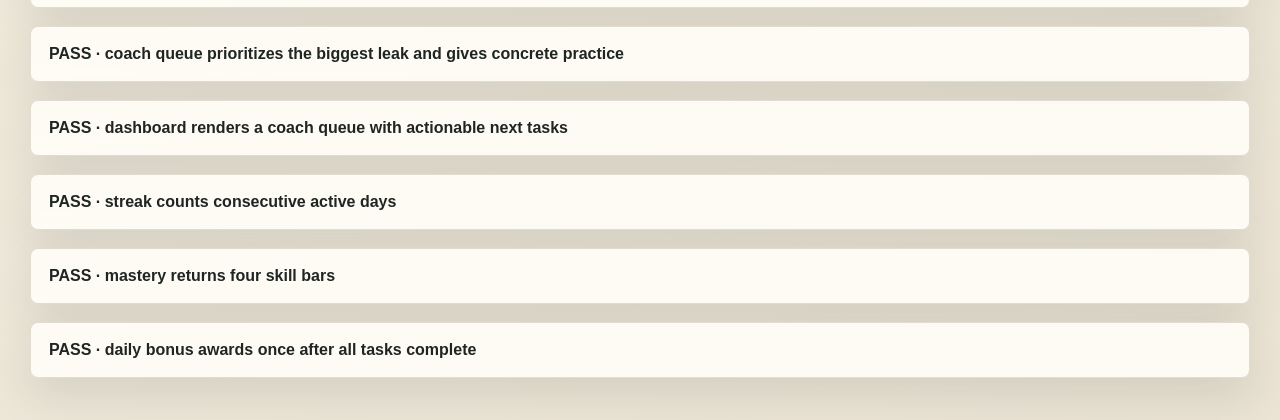
==== commit a061b93a: "feat: add coach task queue" ====
--- a/tests.html
+++ b/tests.html
@@ -24,6 +24,7 @@
       import { evaluateHoldemHand } from "./src/lib/handEvaluator.js?v=coach-20260616";
       import { generateStarterPlan } from "./src/lib/diagnosticPlan.js?v=diagnostic-20260616";
       import { analyzeMistakeLeaks } from "./src/lib/leakAnalyzer.js?v=leaks-20260617";
+      import { buildCoachQueue } from "./src/lib/coachAdvisor.js?v=coach-queue-20260617";
       import { searchContent } from "./src/lib/contentSearch.js";
       import { lessons } from "./src/data/lessons.js";
       import { drills } from "./src/data/drills.js?v=coach-links-20260616";
@@ -31,7 +32,7 @@
       import { preflopRanges } from "./src/data/preflopRanges.js";
       import { choosePreflopResponse, preflopResponseSpots } from "./src/data/preflopResponses.js?v=coach-20260616";
       import { renderLearning } from "./src/features/learning.js";
-      import { renderDashboard } from "./src/features/dashboard.js?v=diagnostic-20260616";
+      import { renderDashboard } from "./src/features/dashboard.js?v=coach-queue-20260617";
       import { renderGlossary, setGlossarySearch } from "./src/features/glossary.js";
       import { renderRanges } from "./src/features/ranges.js?v=coach-20260616";
       import { renderTraining } from "./src/features/training.js?v=coach-links-20260616";
@@ -662,6 +663,55 @@
             && text.includes("纠正训练")
             && app.querySelectorAll("[data-leak-card]").length >= 2
             && targetQuestion.length > 0;
+        }],
+        ["coach queue prioritizes the biggest leak and gives concrete practice", () => {
+          const queue = buildCoachQueue(normalizeState({
+            savedMistakes: [
+              { questionId: "pf-001", status: "unresolved", wrongAnswers: ["跟注"] },
+              { questionId: "pf-009", status: "unresolved", wrongAnswers: ["冷跟"] },
+              { questionId: "od-006", status: "unresolved", wrongAnswers: ["轻松跟注"] }
+            ],
+            diagnosticProfile: {
+              experience: "new",
+              tableSize: "9-max",
+              focus: "preflop"
+            }
+          }), lessons, drills);
+          return queue.length >= 3
+            && queue[0].kind === "leak"
+            && queue[0].title.includes("翻前纪律")
+            && queue[0].route === "mistakes"
+            && queue.some((item) => item.route === "training" && item.questionId);
+        }],
+        ["dashboard renders a coach queue with actionable next tasks", () => {
+          const app = document.createElement("div");
+          const routes = [];
+          renderDashboard({
+            app,
+            state: normalizeState({
+              savedMistakes: [
+                { questionId: "pf-001", status: "unresolved", wrongAnswers: ["跟注"] },
+                { questionId: "pf-009", status: "unresolved", wrongAnswers: ["冷跟"] }
+              ],
+              diagnosticProfile: {
+                experience: "new",
+                tableSize: "9-max",
+                focus: "preflop"
+              }
+            }),
+            setState: () => {},
+            data: { lessons, drills },
+            navigate: (route) => {
+              routes.push(route);
+            }
+          });
+          const firstTask = app.querySelector("[data-coach-task]");
+          firstTask.click();
+          const text = app.textContent;
+          return text.includes("今日教练队列")
+            && text.includes("正反馈")
+            && app.querySelectorAll("[data-coach-task]").length >= 3
+            && routes.includes("mistakes");
         }],
         ["streak counts consecutive active days", () => {
           const state = normalizeState({});
--- a/styles.css
+++ b/styles.css
@@ -412,6 +412,63 @@
   gap: 16px;
 }
 
+.coach-panel {
+  display: grid;
+  gap: 14px;
+}
+
+.coach-task-grid {
+  display: grid;
+  grid-template-columns: repeat(4, minmax(0, 1fr));
+  gap: 12px;
+}
+
+.coach-task {
+  display: grid;
+  align-content: start;
+  gap: 8px;
+  min-height: 178px;
+  padding: 14px;
+  text-align: left;
+  color: var(--ink);
+  border: 1px solid rgba(15, 90, 67, 0.18);
+  border-radius: 8px;
+  background: rgba(255, 255, 255, 0.58);
+}
+
+.coach-task:hover {
+  border-color: rgba(15, 90, 67, 0.45);
+  background: #fff;
+}
+
+.coach-task span {
+  display: grid;
+  place-items: center;
+  width: 28px;
+  height: 28px;
+  color: #fff;
+  border-radius: 50%;
+  background: var(--felt);
+  font-weight: 800;
+}
+
+.coach-task small {
+  color: var(--muted);
+  line-height: 1.55;
+}
+
+.coach-task em {
+  align-self: end;
+  color: var(--felt);
+  font-style: normal;
+  font-size: 13px;
+  font-weight: 800;
+}
+
+.coach-feedback {
+  margin-bottom: 0;
+}
+
 .level-panel .section-heading strong {
   color: var(--felt);
   font-size: 24px;
@@ -1710,6 +1767,7 @@
   .grid.two,
   .grid.three,
   .retention-grid,
+  .coach-task-grid,
   .daily-task-grid,
   .diagnostic-form,
   .diagnostic-days,
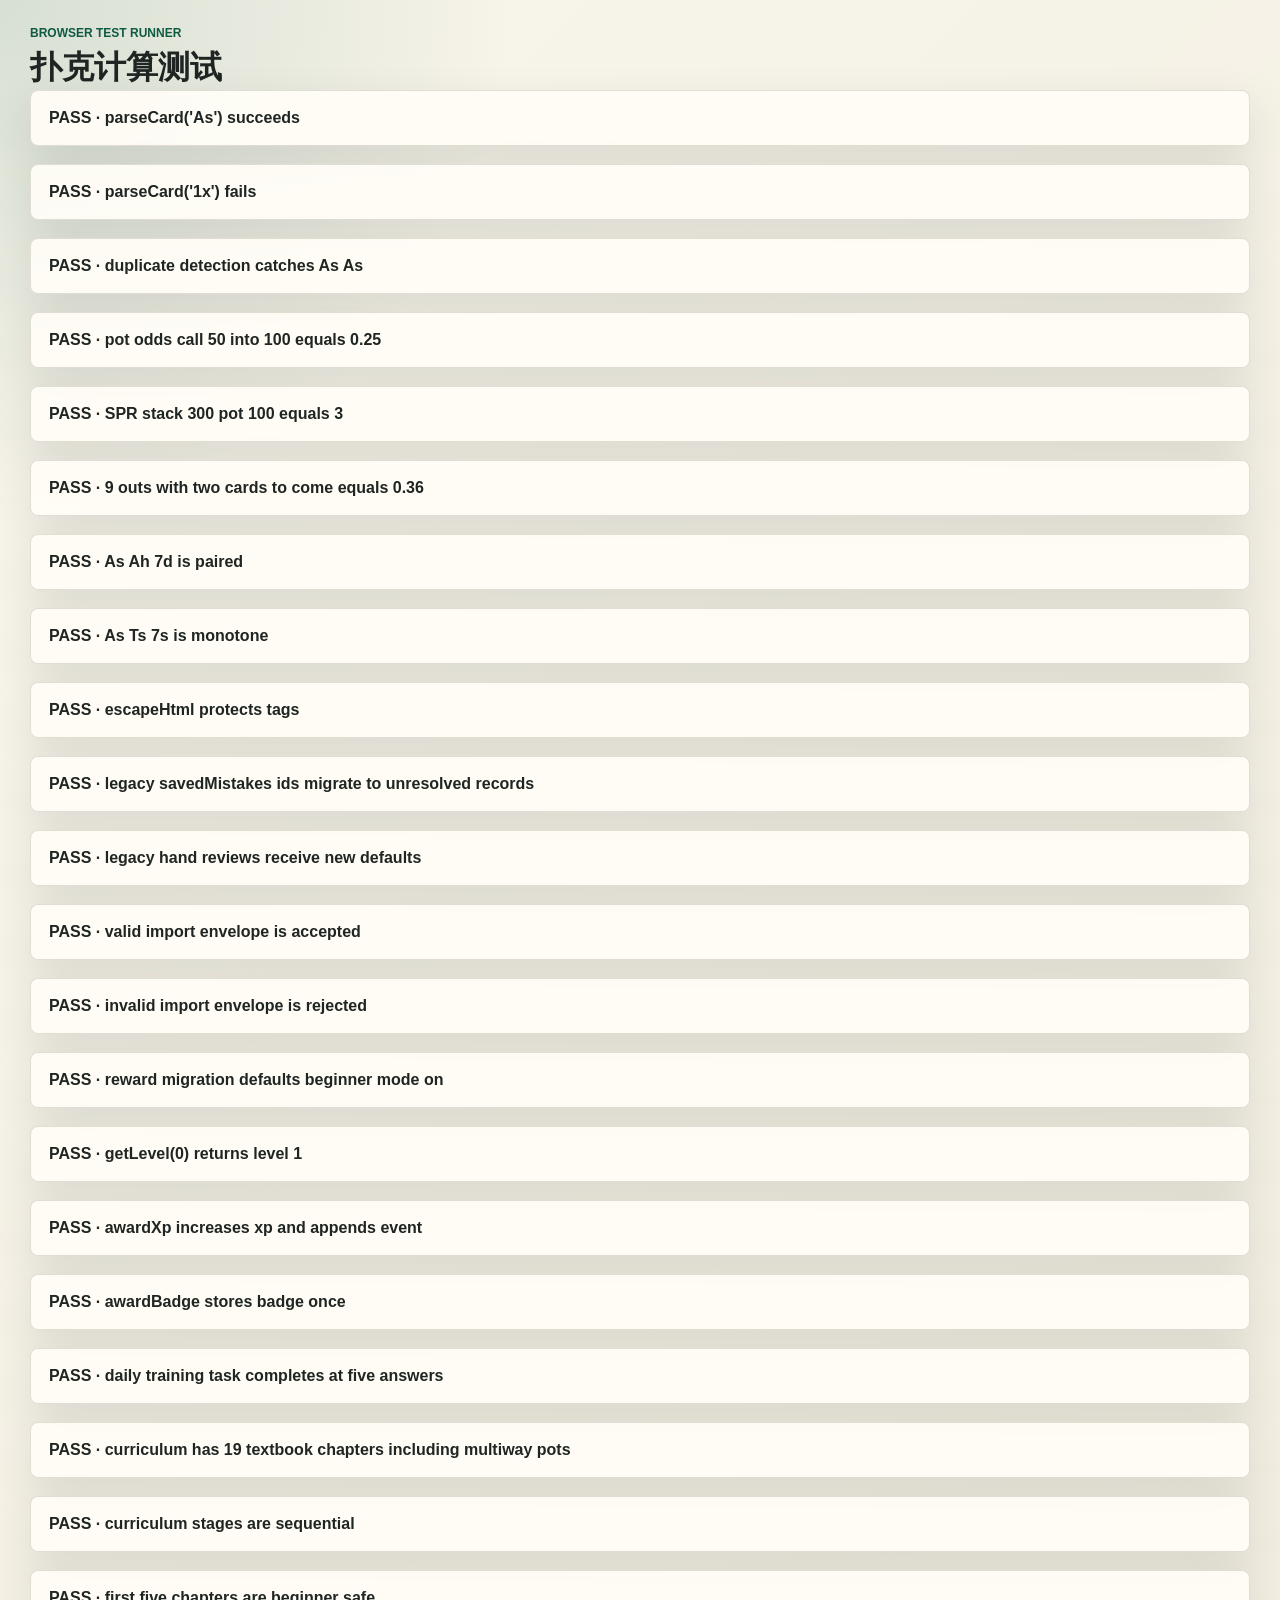
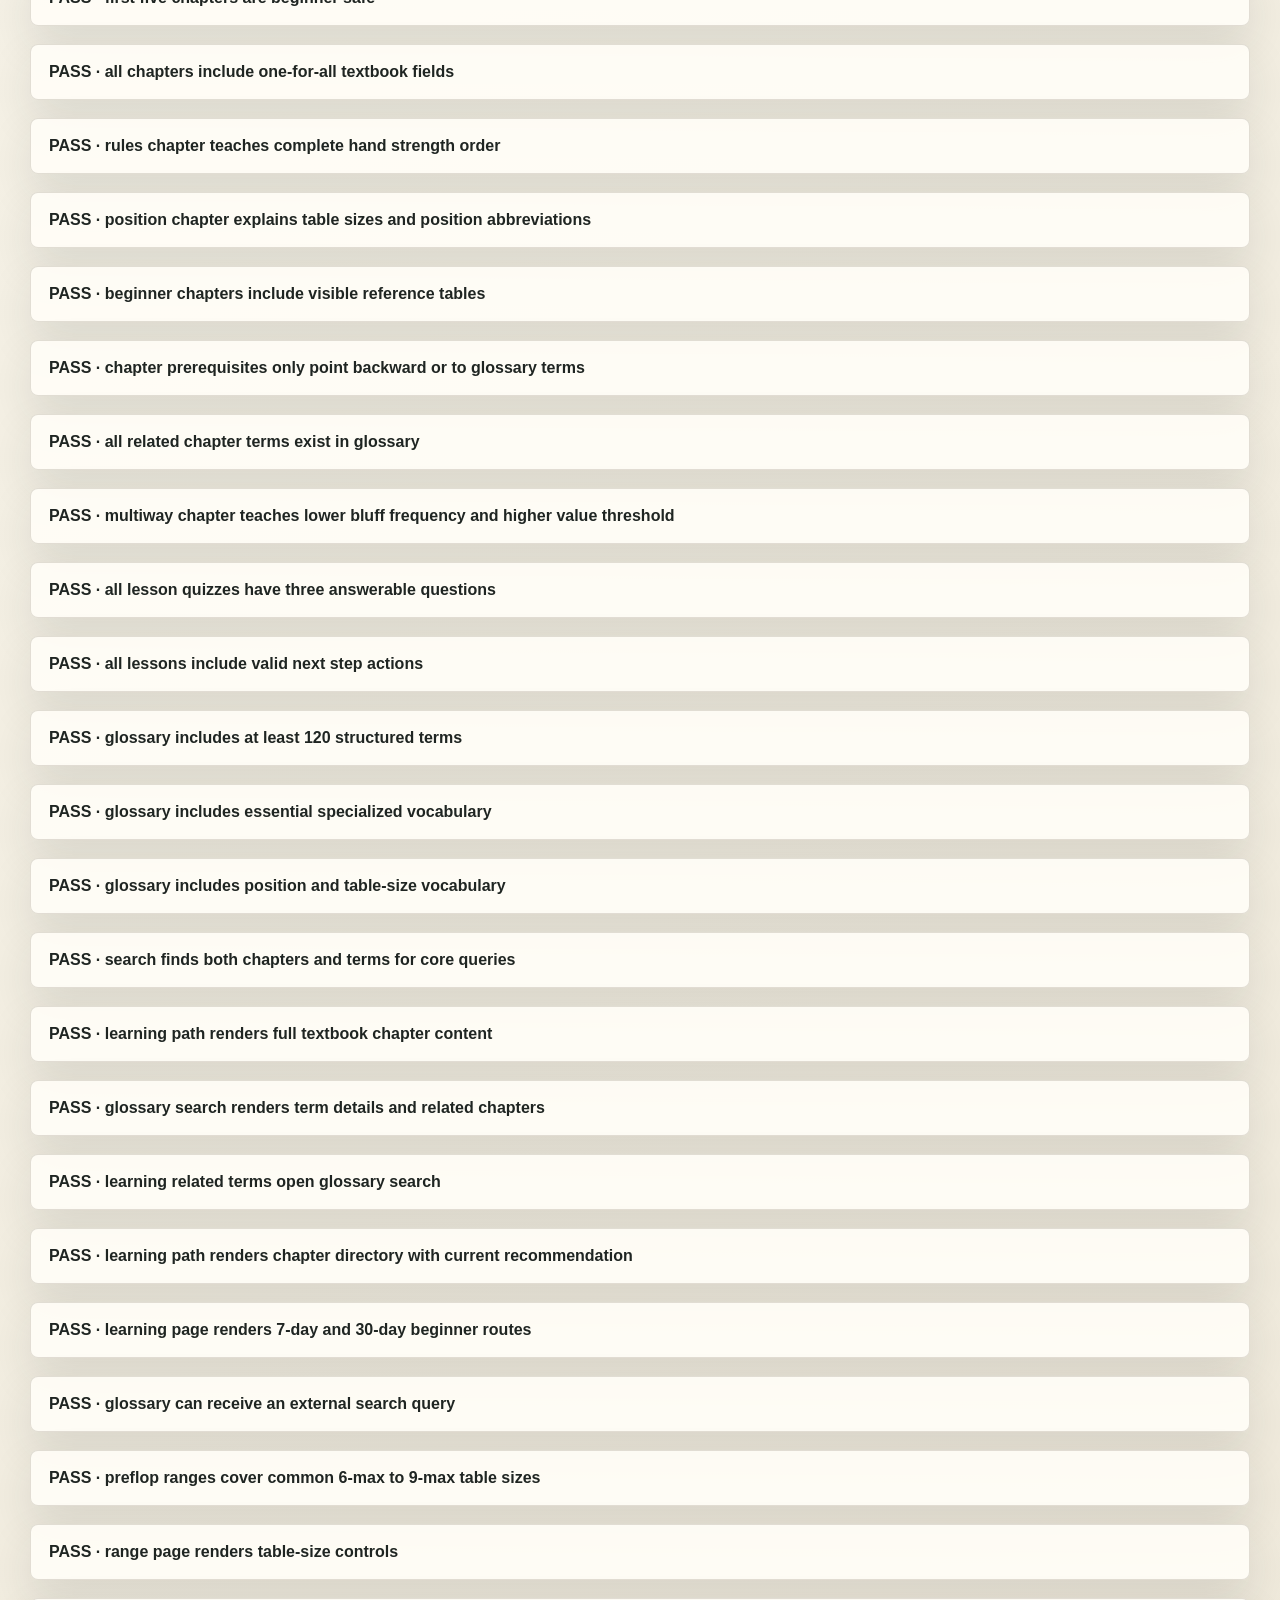
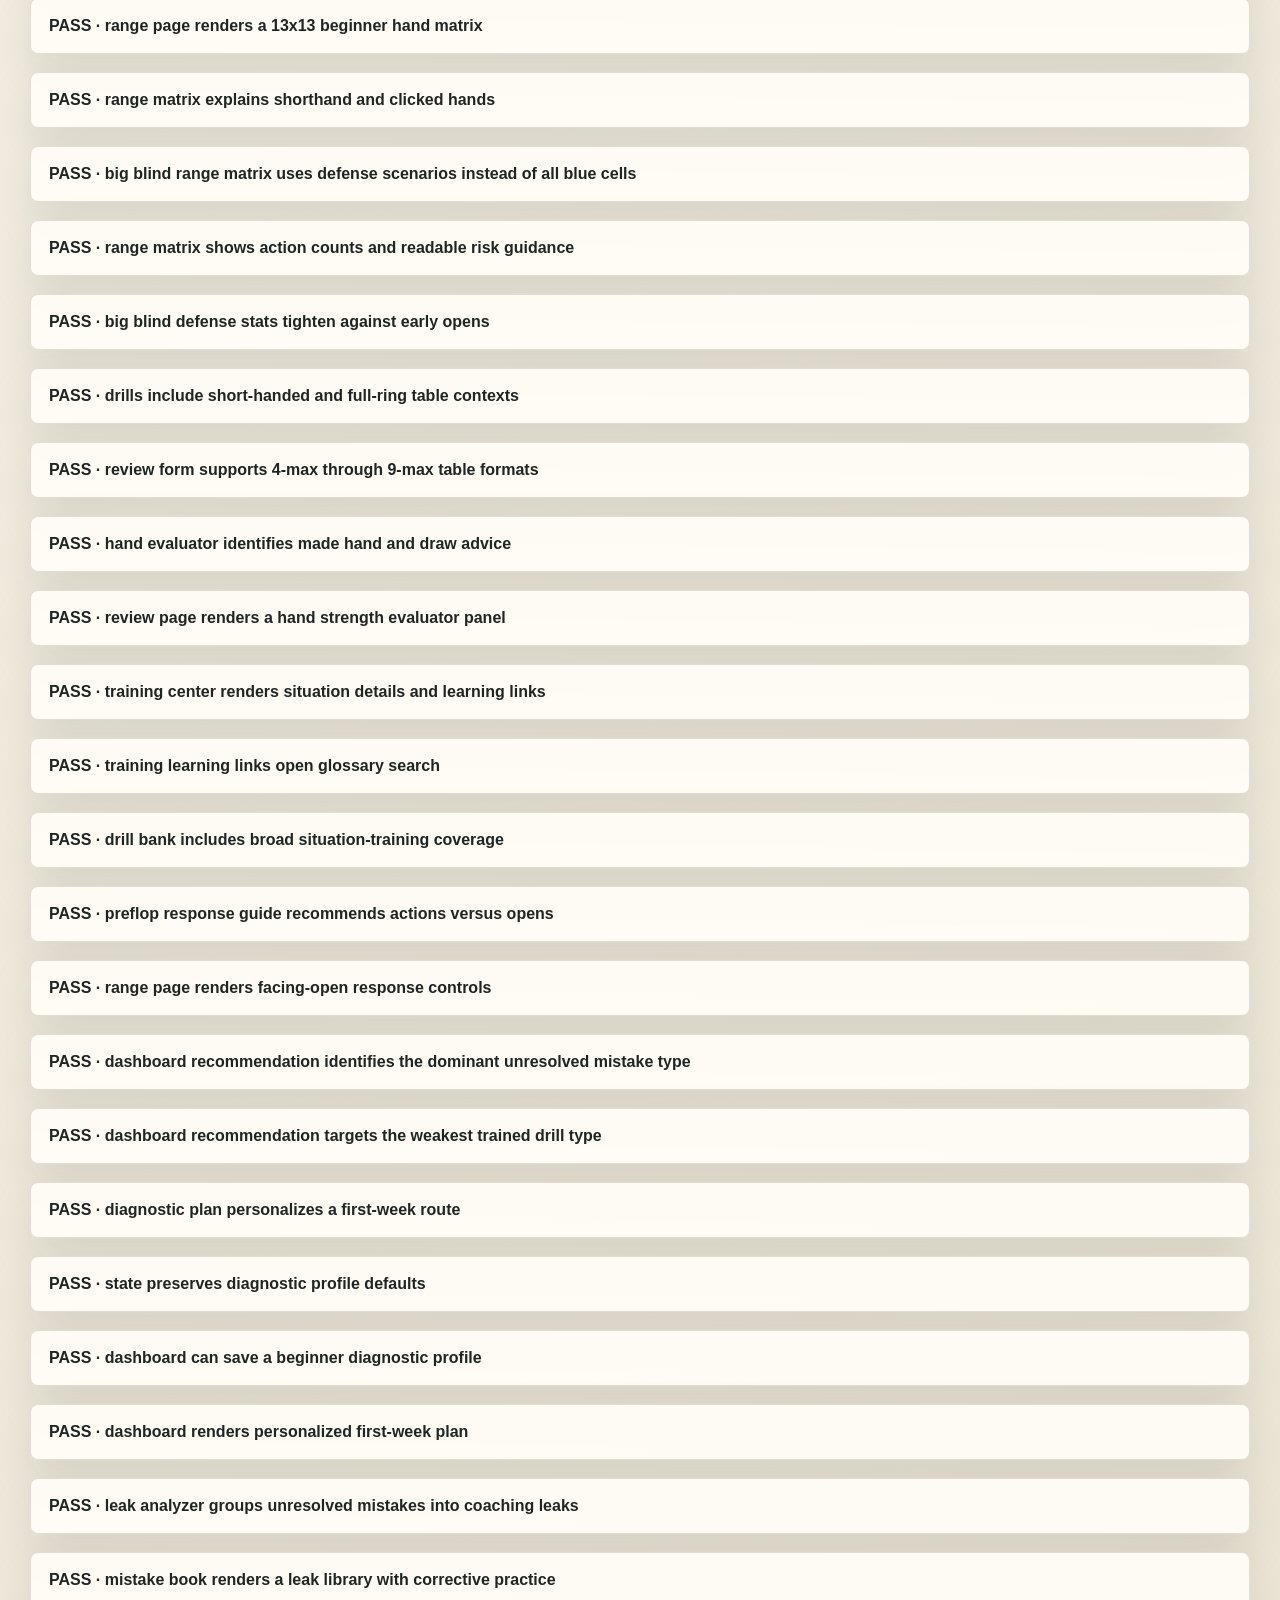
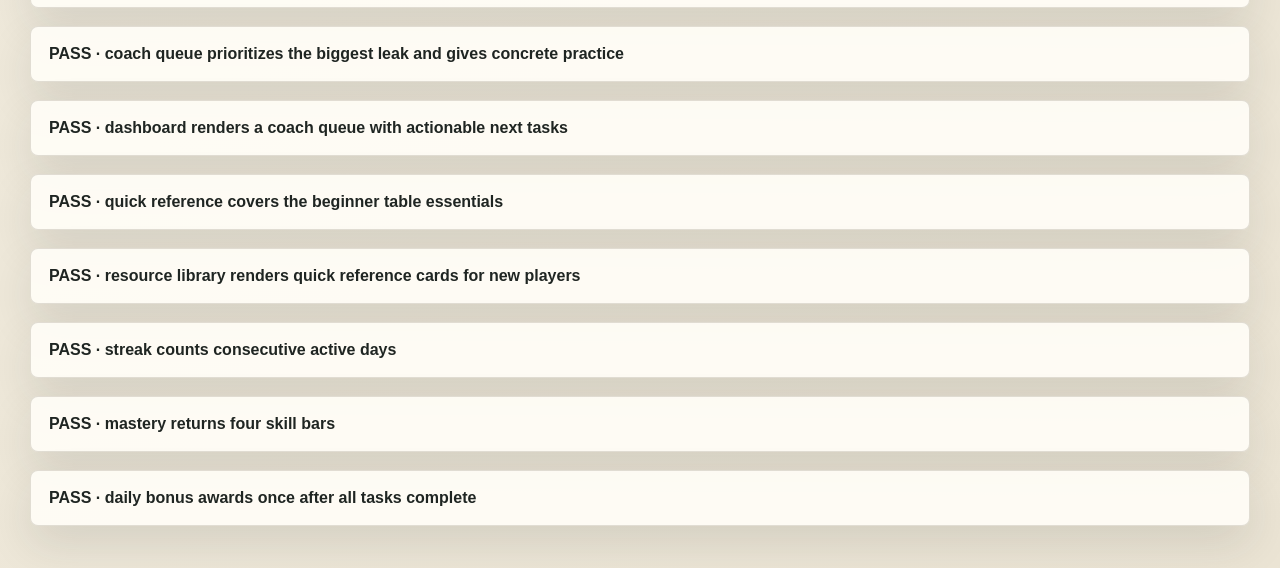
==== commit a7d4a781: "feat: add beginner quick reference" ====
--- a/tests.html
+++ b/tests.html
@@ -28,6 +28,8 @@
       import { searchContent } from "./src/lib/contentSearch.js";
       import { lessons } from "./src/data/lessons.js";
       import { drills } from "./src/data/drills.js?v=coach-links-20260616";
+      import { resources } from "./src/data/resources.js";
+      import { quickReferenceCards } from "./src/data/quickReference.js?v=quick-ref-20260617";
       import { glossaryTerms } from "./src/data/glossary.js";
       import { preflopRanges } from "./src/data/preflopRanges.js";
       import { choosePreflopResponse, preflopResponseSpots } from "./src/data/preflopResponses.js?v=coach-20260616";
@@ -38,6 +40,7 @@
       import { renderTraining } from "./src/features/training.js?v=coach-links-20260616";
       import { renderMistakes } from "./src/features/mistakes.js?v=leaks-20260617";
       import { renderReview } from "./src/features/review.js?v=coach-20260616";
+      import { renderResources } from "./src/features/resources.js?v=quick-ref-20260617";
 
       const tests = [
         ["parseCard('As') succeeds", () => parseCard("As").ok],
@@ -712,6 +715,26 @@
             && text.includes("正反馈")
             && app.querySelectorAll("[data-coach-task]").length >= 3
             && routes.includes("mistakes");
+        }],
+        ["quick reference covers the beginner table essentials", () => {
+          const ids = new Set(quickReferenceCards.map((card) => card.id));
+          return quickReferenceCards.length >= 6
+            && ["hand-rankings", "positions", "range-notation", "pot-odds", "postflop-decision", "danger-lines"].every((id) => ids.has(id))
+            && quickReferenceCards.every((card) => card.title
+              && card.whenToUse
+              && Array.isArray(card.items)
+              && card.items.length >= 4
+              && card.items.every((item) => item.label && item.detail));
+        }],
+        ["resource library renders quick reference cards for new players", () => {
+          const app = document.createElement("div");
+          renderResources({ app, data: { resources, quickReferenceCards } });
+          const text = app.textContent;
+          return text.includes("新手速查手册")
+            && text.includes("牌型强弱")
+            && text.includes("范围写法")
+            && text.includes("赔率速算")
+            && app.querySelectorAll("[data-quick-reference-card]").length >= 6;
         }],
         ["streak counts consecutive active days", () => {
           const state = normalizeState({});
--- a/styles.css
+++ b/styles.css
@@ -1229,6 +1229,55 @@
   gap: 14px;
 }
 
+.quick-reference-panel {
+  display: grid;
+  gap: 14px;
+}
+
+.quick-reference-grid {
+  display: grid;
+  grid-template-columns: repeat(3, minmax(0, 1fr));
+  gap: 14px;
+}
+
+.quick-reference-card {
+  display: grid;
+  align-content: start;
+  gap: 12px;
+  padding: 16px;
+  border: 1px solid rgba(15, 90, 67, 0.16);
+  border-radius: 8px;
+  background: rgba(255, 255, 255, 0.58);
+}
+
+.quick-reference-card h3,
+.quick-reference-card p {
+  margin: 0;
+}
+
+.quick-reference-card > p {
+  color: var(--muted);
+  line-height: 1.55;
+}
+
+.quick-reference-list {
+  display: grid;
+  gap: 9px;
+}
+
+.quick-reference-list div {
+  display: grid;
+  gap: 4px;
+  padding-top: 9px;
+  border-top: 1px solid rgba(124, 115, 96, 0.18);
+}
+
+.quick-reference-list span {
+  color: var(--muted);
+  font-size: 13px;
+  line-height: 1.55;
+}
+
 .resource-card {
   display: flex;
   min-height: 360px;
@@ -1796,6 +1845,7 @@
   .glossary-grid,
   .range-grid,
   .resource-filters,
+  .quick-reference-grid,
   .resource-grid,
   .mistake-filters,
   .mistake-grid,
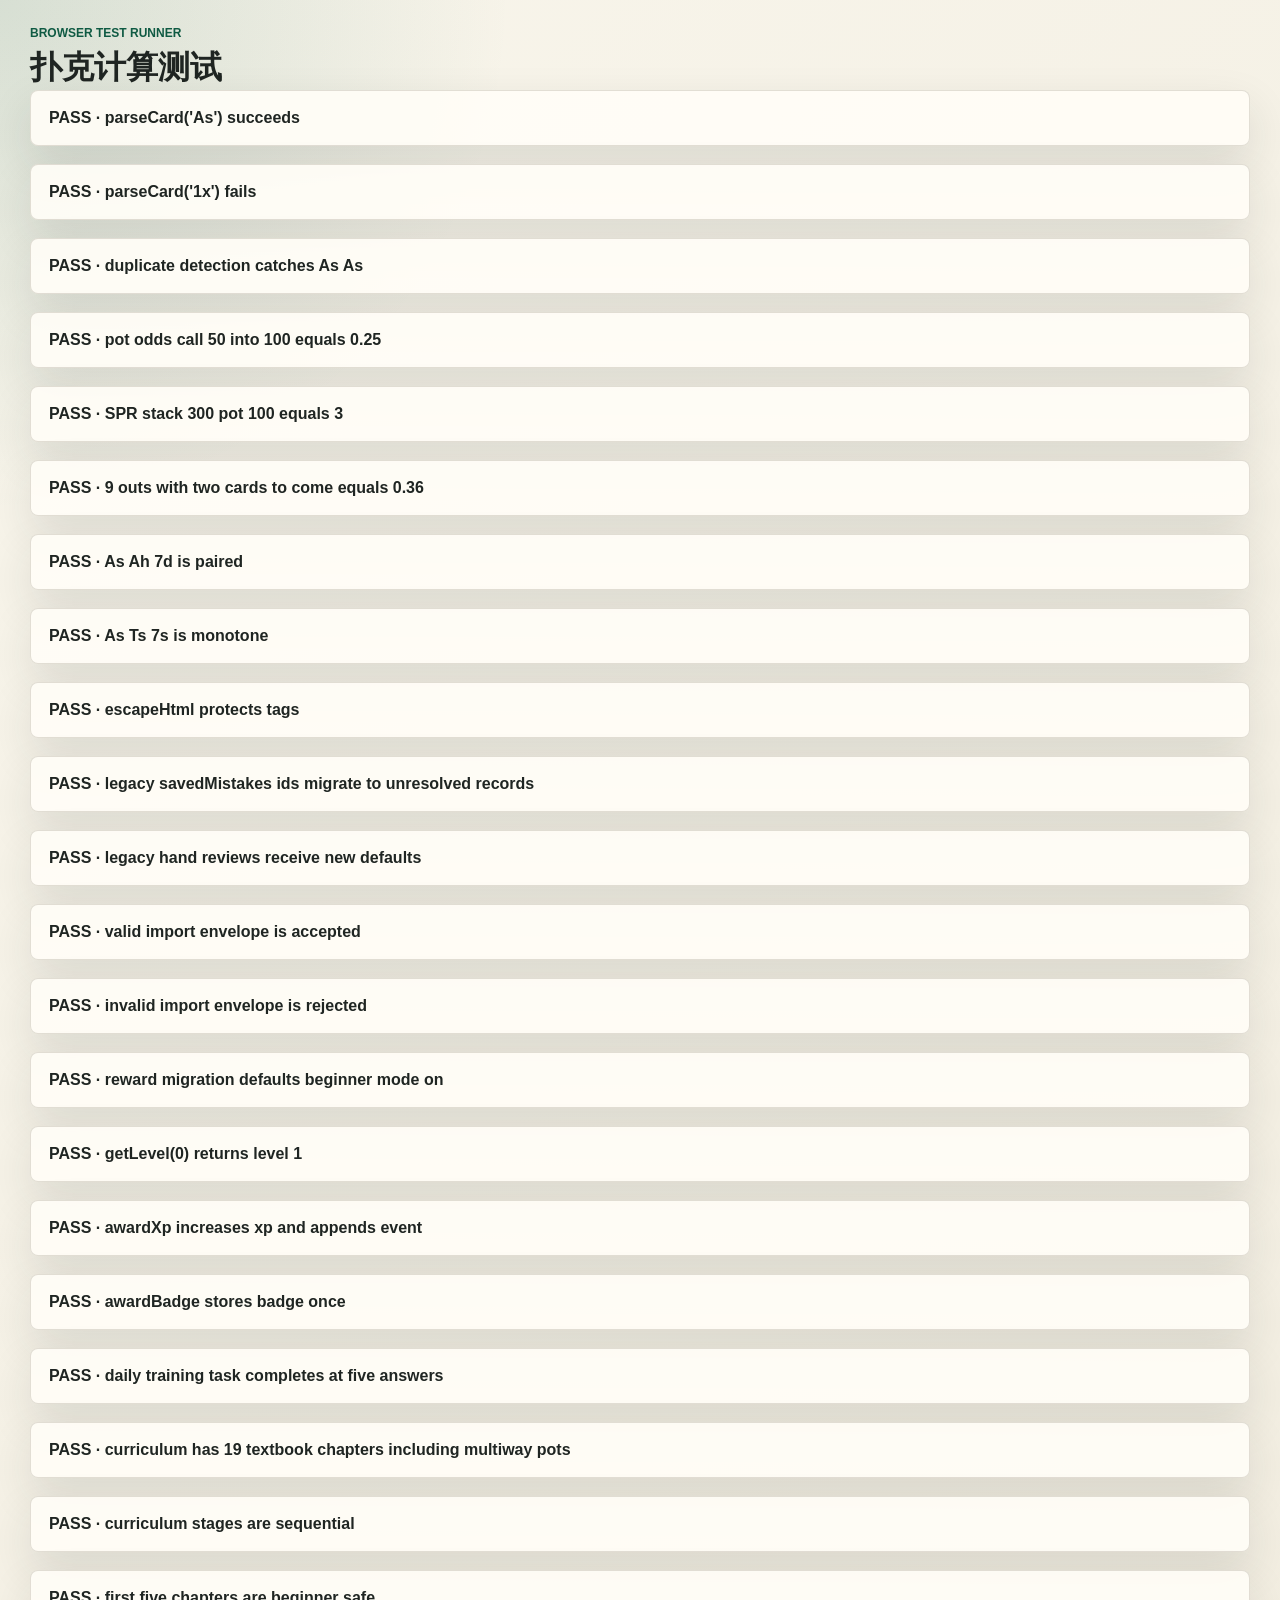
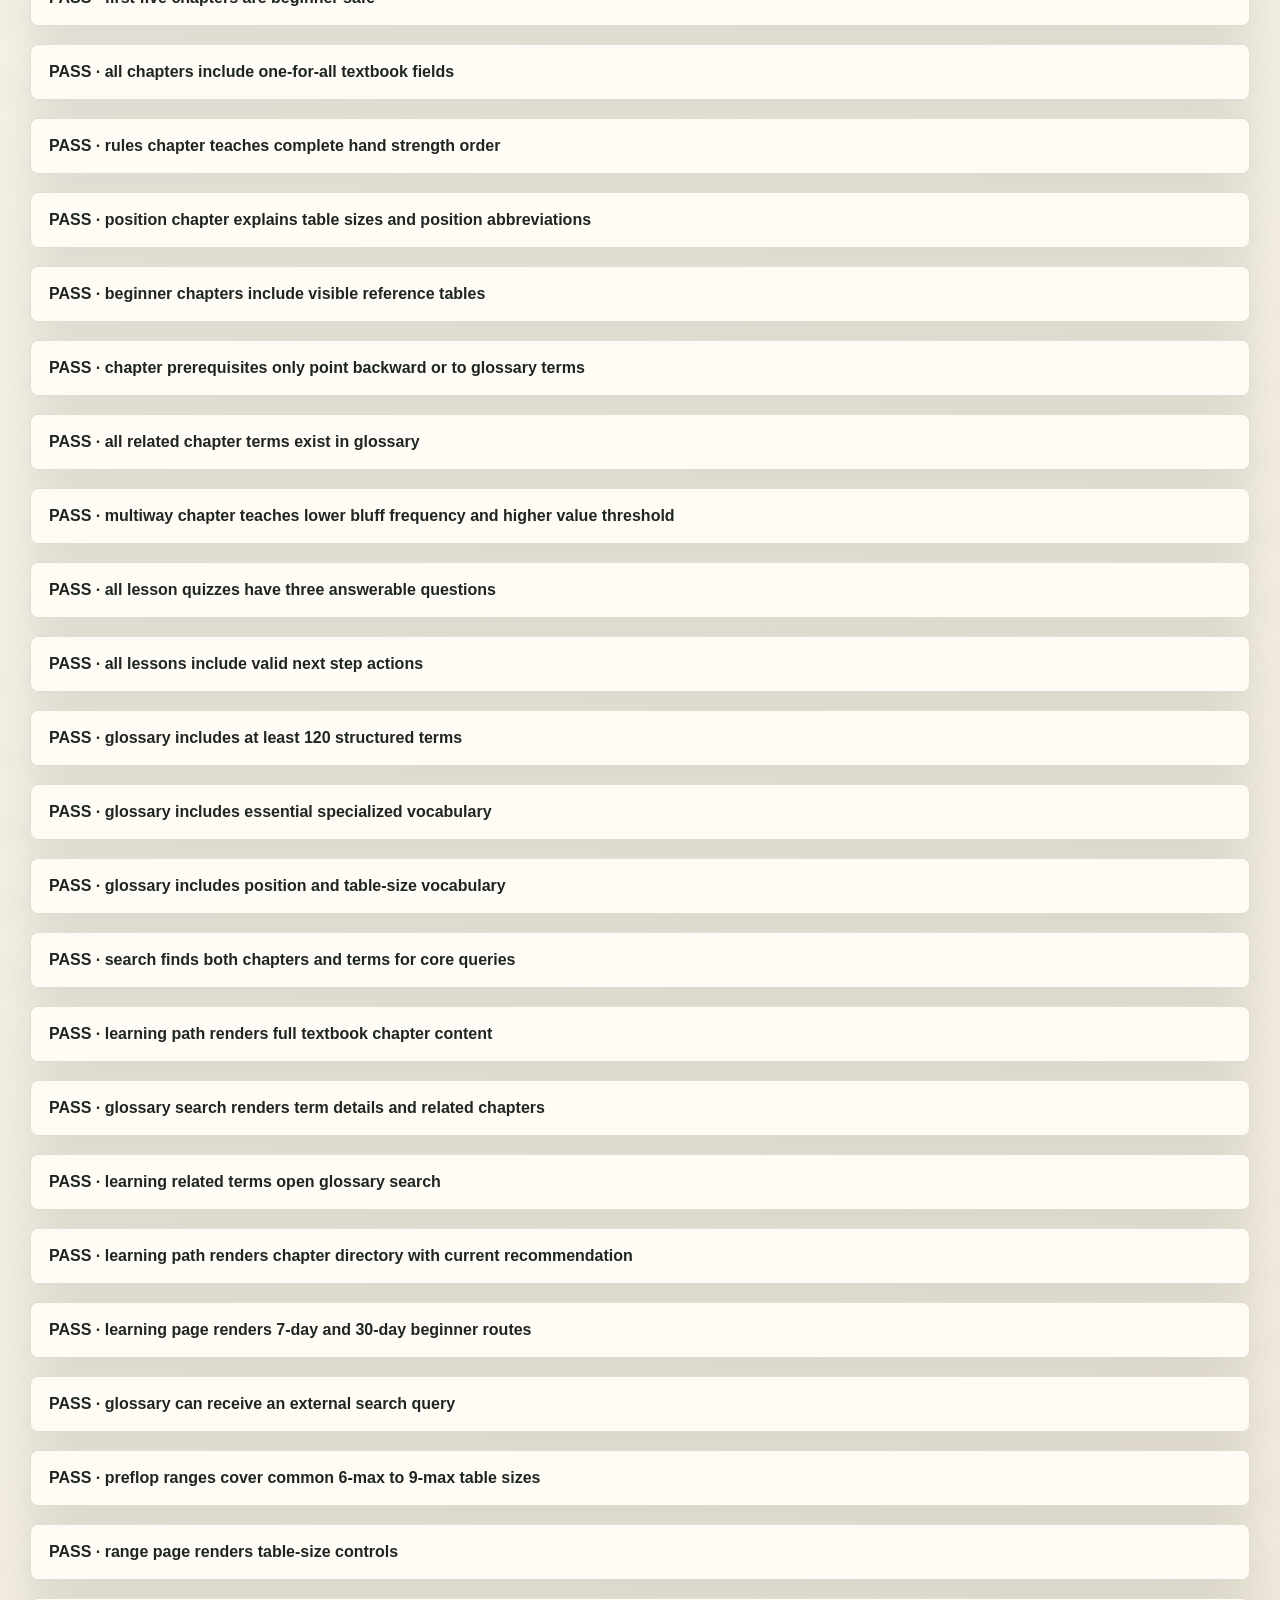
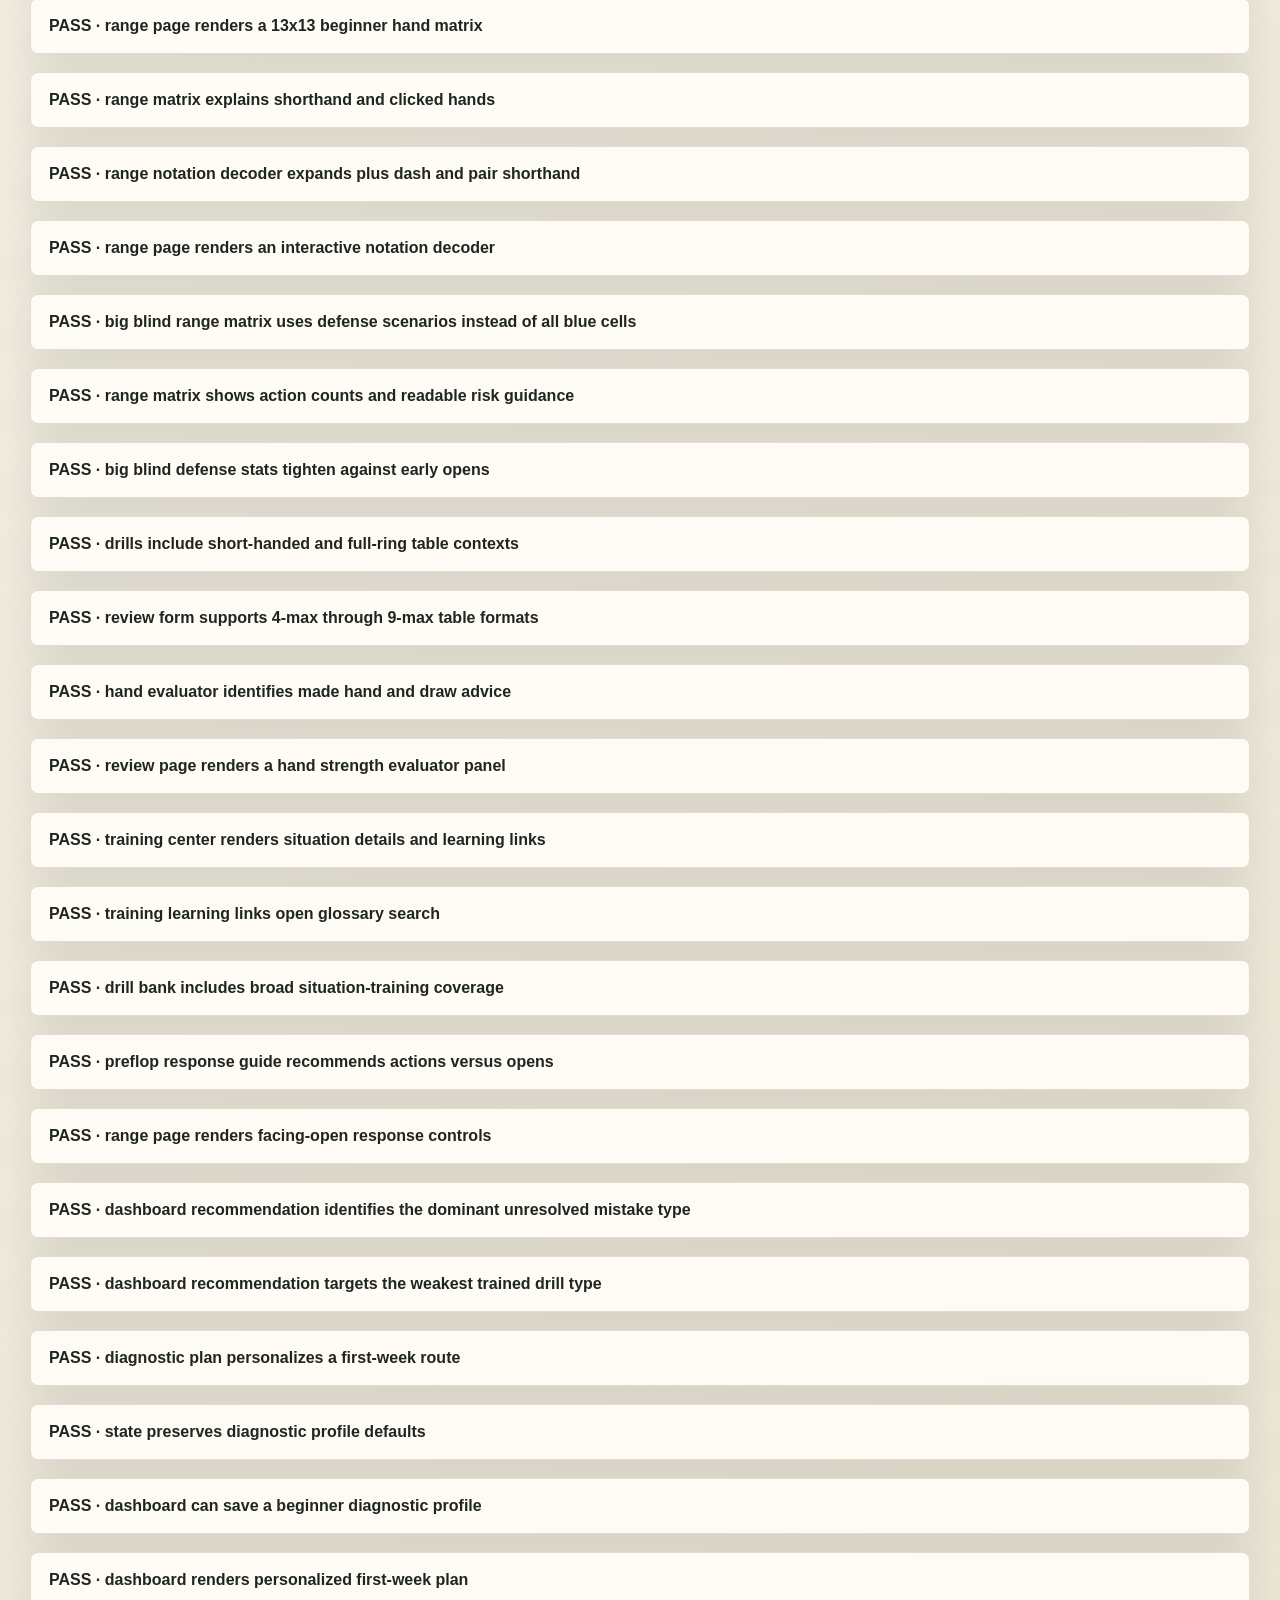
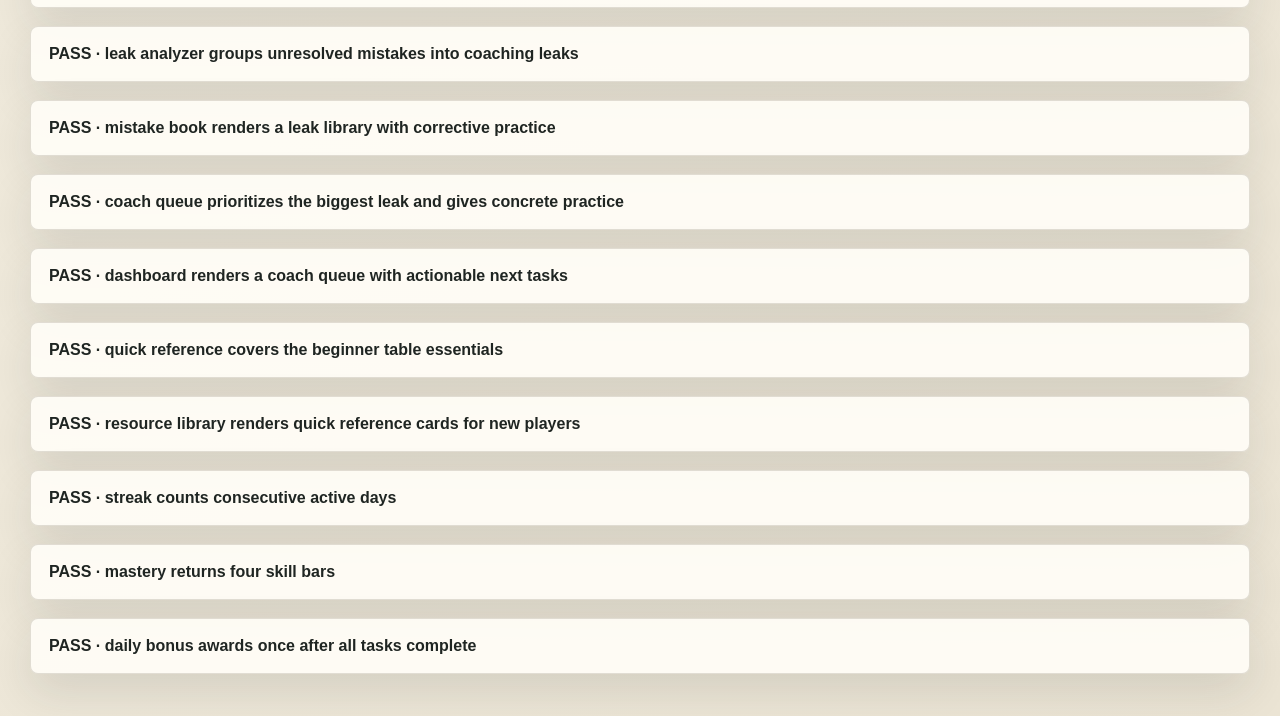
==== commit 443f77b3: "feat: add range notation decoder" ====
--- a/tests.html
+++ b/tests.html
@@ -25,6 +25,7 @@
       import { generateStarterPlan } from "./src/lib/diagnosticPlan.js?v=diagnostic-20260616";
       import { analyzeMistakeLeaks } from "./src/lib/leakAnalyzer.js?v=leaks-20260617";
       import { buildCoachQueue } from "./src/lib/coachAdvisor.js?v=coach-queue-20260617";
+      import { decodeRangeNotation } from "./src/lib/rangeNotation.js?v=range-decoder-20260617";
       import { searchContent } from "./src/lib/contentSearch.js";
       import { lessons } from "./src/data/lessons.js";
       import { drills } from "./src/data/drills.js?v=coach-links-20260616";
@@ -36,7 +37,7 @@
       import { renderLearning } from "./src/features/learning.js";
       import { renderDashboard } from "./src/features/dashboard.js?v=coach-queue-20260617";
       import { renderGlossary, setGlossarySearch } from "./src/features/glossary.js";
-      import { renderRanges } from "./src/features/ranges.js?v=coach-20260616";
+      import { renderRanges } from "./src/features/ranges.js?v=range-decoder-20260617";
       import { renderTraining } from "./src/features/training.js?v=coach-links-20260616";
       import { renderMistakes } from "./src/features/mistakes.js?v=leaks-20260617";
       import { renderReview } from "./src/features/review.js?v=coach-20260616";
@@ -390,6 +391,34 @@
             && text.includes("A7s+ 表示 A7s、A8s")
             && text.includes("A7s 在 4-max CO")
             && text.includes("默认可以开池");
+        }],
+        ["range notation decoder expands plus dash and pair shorthand", () => {
+          const decoded = decodeRangeNotation("A7s+, 98s-65s, 22+, AQo+");
+          const handSet = new Set(decoded.hands);
+          return decoded.ok
+            && handSet.has("A7s")
+            && handSet.has("AKs")
+            && handSet.has("98s")
+            && handSet.has("65s")
+            && handSet.has("22")
+            && handSet.has("AA")
+            && handSet.has("AQo")
+            && handSet.has("AKo")
+            && decoded.explanations.length >= 4;
+        }],
+        ["range page renders an interactive notation decoder", () => {
+          const app = document.createElement("div");
+          renderRanges({ app, data: { preflopRanges } });
+          const input = app.querySelector("[data-range-decoder-input]");
+          input.value = "A7s+, 98s-65s, 22+";
+          input.dispatchEvent(new Event("input"));
+          const text = app.textContent;
+          return text.includes("范围写法解码器")
+            && text.includes("A7s")
+            && text.includes("AKs")
+            && text.includes("98s")
+            && text.includes("65s")
+            && app.querySelectorAll("[data-decoded-hand]").length >= 10;
         }],
         ["big blind range matrix uses defense scenarios instead of all blue cells", () => {
           const app = document.createElement("div");
--- a/styles.css
+++ b/styles.css
@@ -1352,6 +1352,36 @@
   border-radius: 8px;
   background: rgba(255, 255, 255, 0.8);
   color: var(--ink);
+}
+
+.range-decoder-panel {
+  display: grid;
+  gap: 14px;
+}
+
+.range-decoder-input {
+  display: grid;
+  gap: 8px;
+  color: var(--muted);
+  font-weight: 800;
+}
+
+.range-decoder-input input {
+  width: 100%;
+  padding: 12px;
+  border: 1px solid rgba(124, 115, 96, 0.28);
+  border-radius: 8px;
+  background: rgba(255, 255, 255, 0.8);
+  color: var(--ink);
+}
+
+.range-decoder-result {
+  display: grid;
+  gap: 12px;
+  padding: 14px;
+  border: 1px solid rgba(15, 90, 67, 0.13);
+  border-radius: 8px;
+  background: rgba(15, 90, 67, 0.06);
 }
 
 .range-matrix-panel {
